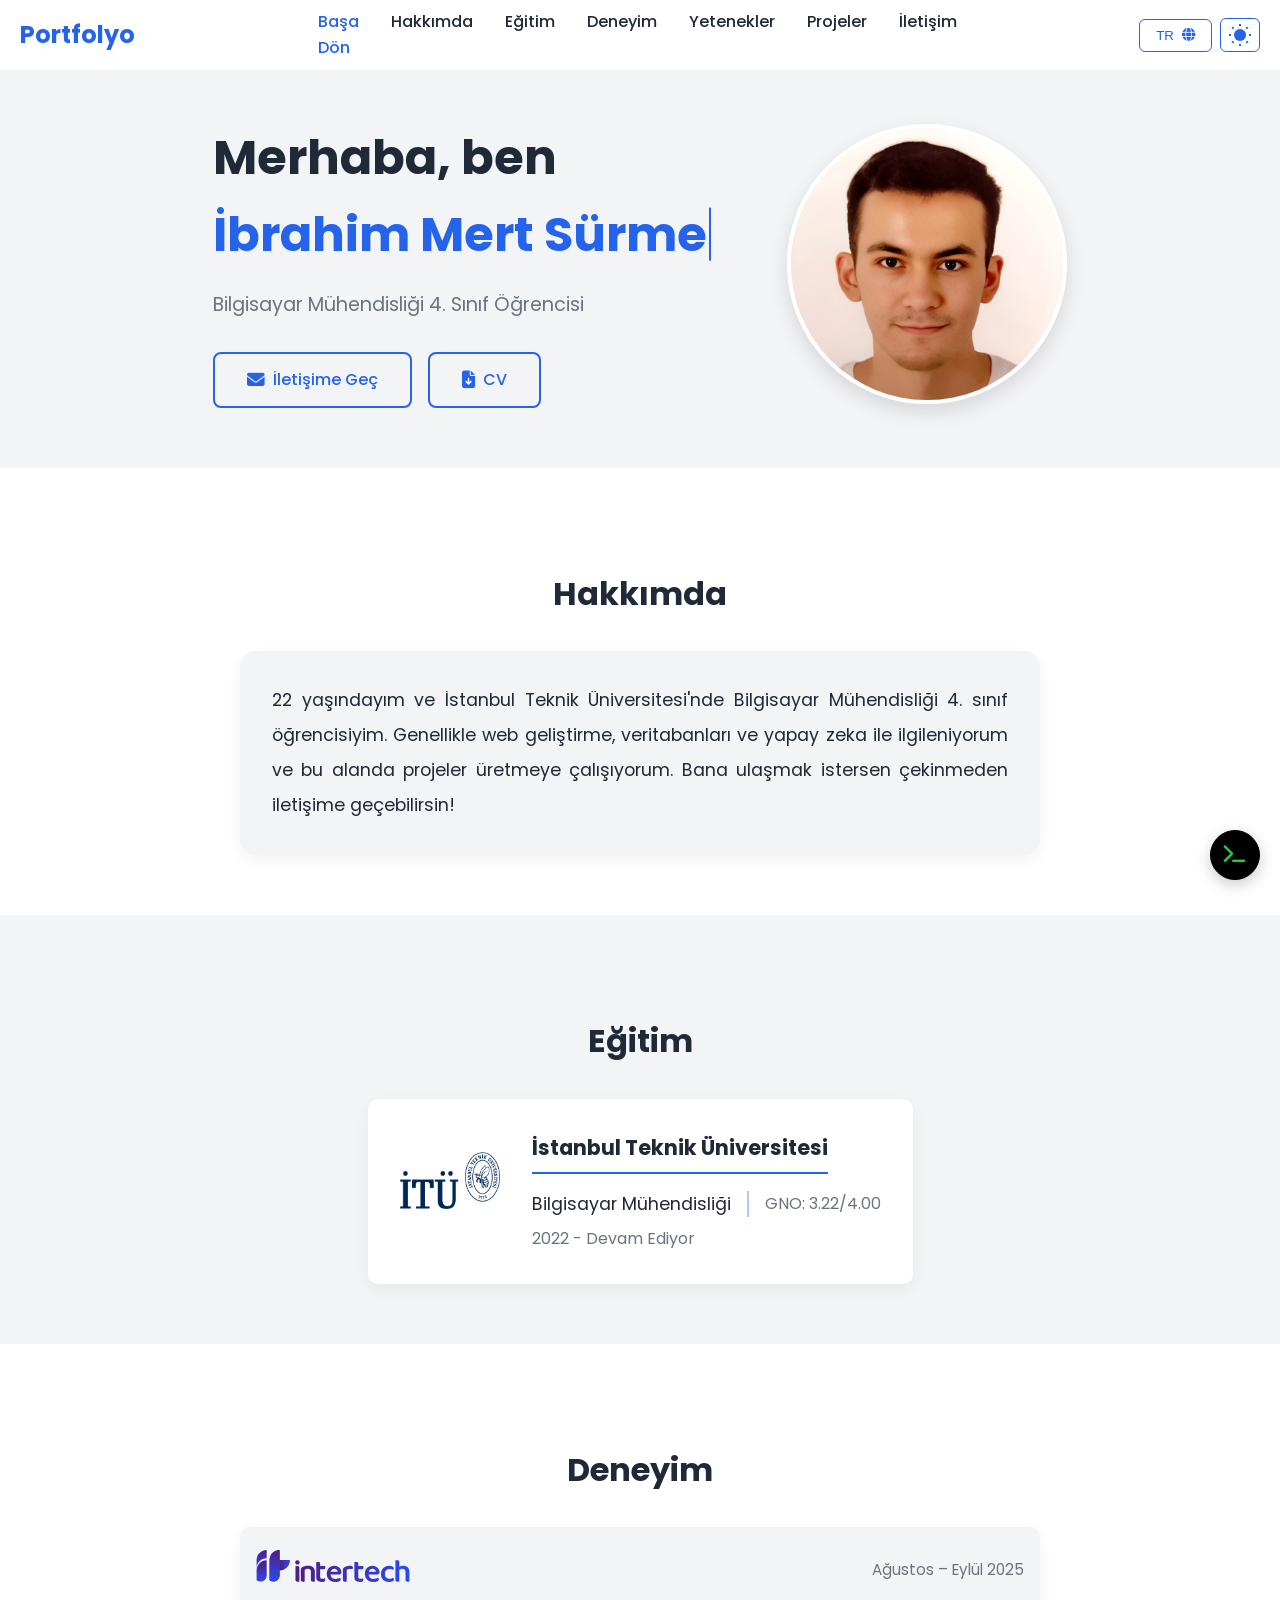
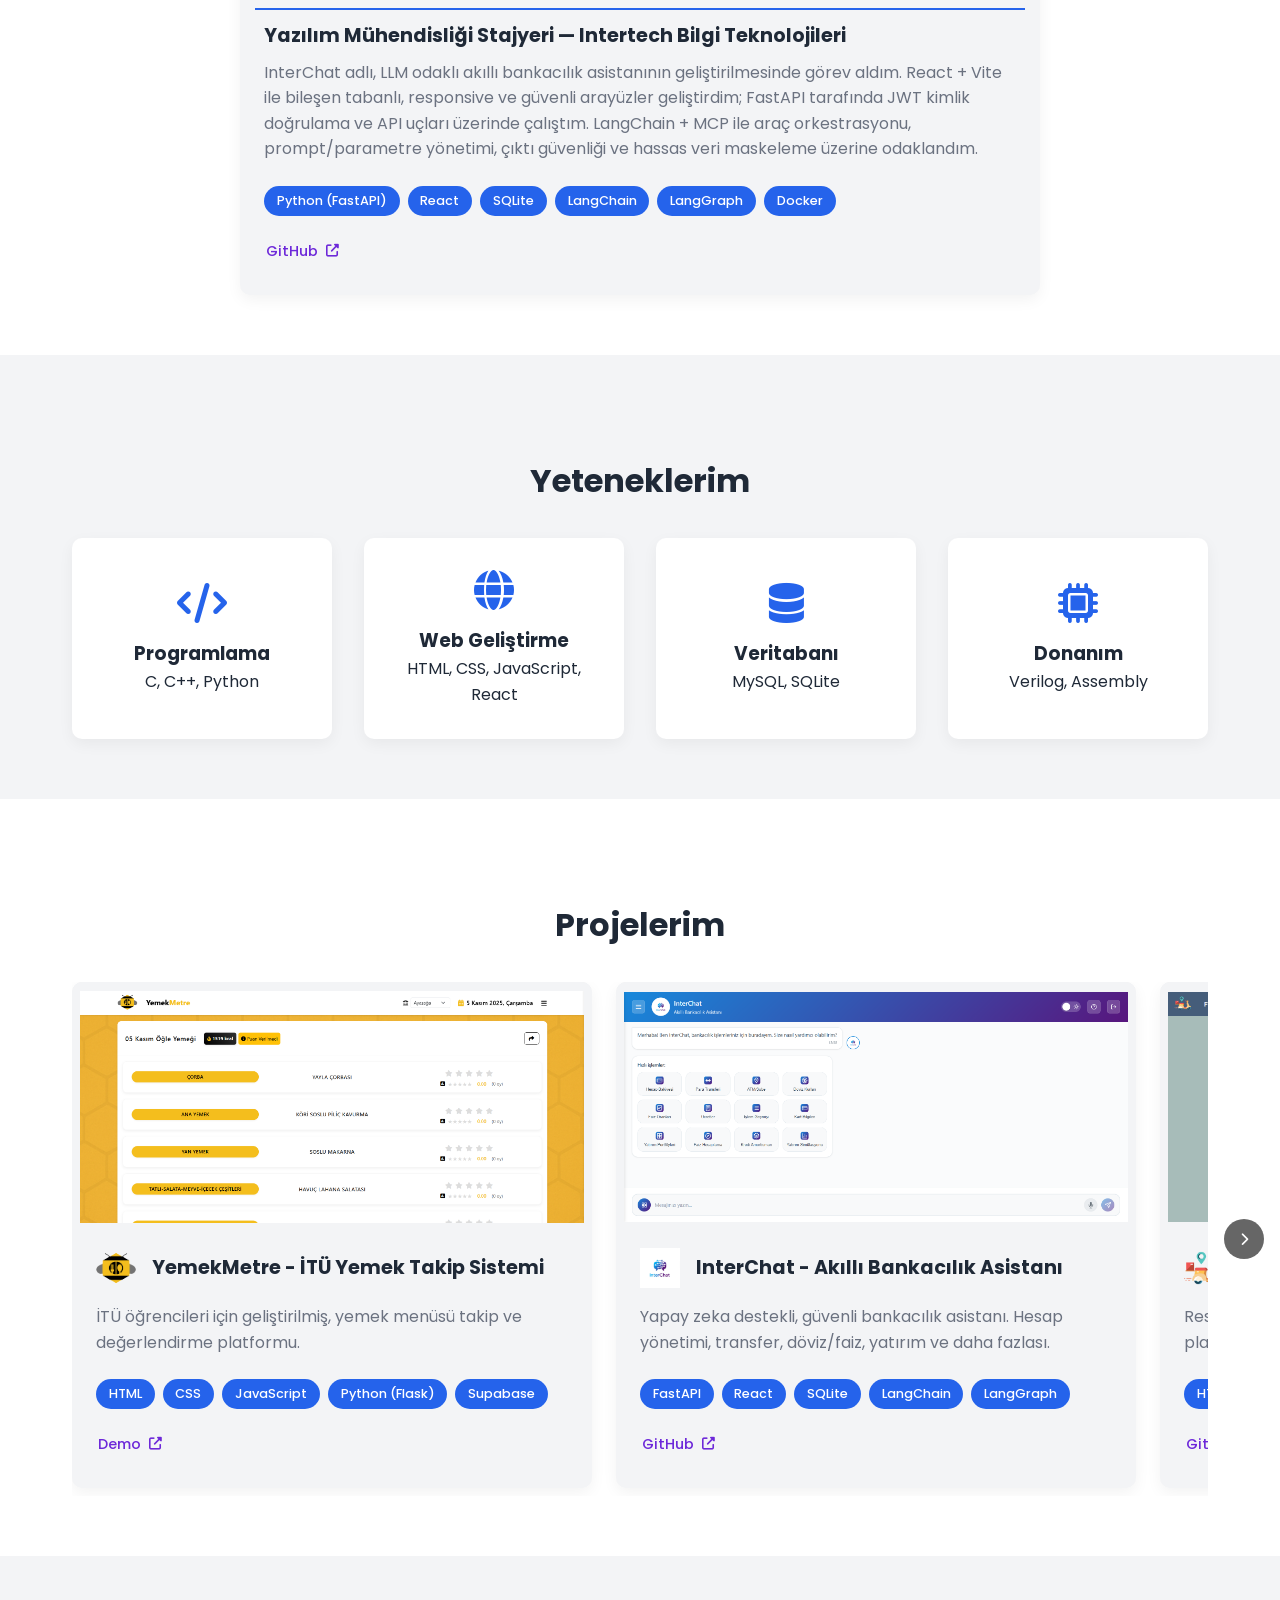
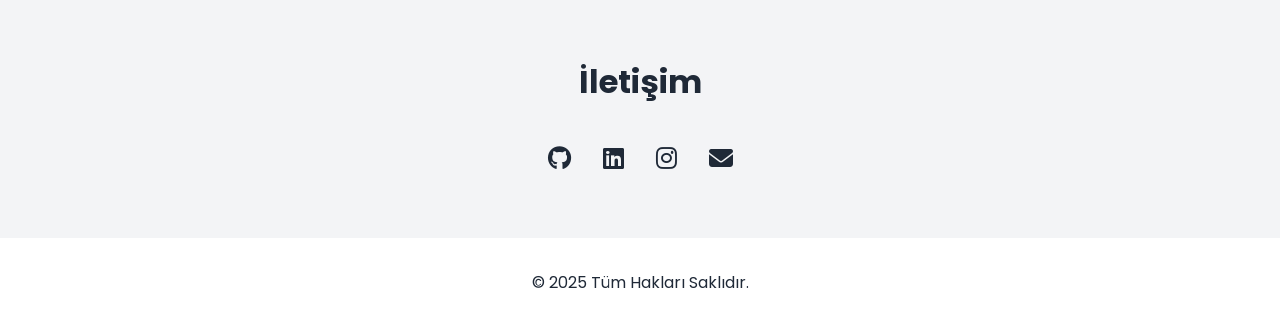
==== index.html @ 7bd43598 "Refactor the project into a clean asset structure and equalize the Intertech heading spacing." ====
<!DOCTYPE html>
<html lang="tr">
<head>
    <meta charset="UTF-8">
    <meta name="viewport" content="width=device-width, initial-scale=1.0">
    <title data-tr="İbrahim Mert'in Portfolyosu" data-en="İbrahim Mert's Portfolio">İbrahim Mert'in Portfolyosu</title>
    <link rel="stylesheet" href="assets/css/style.css">
    <link rel="stylesheet" href="https://cdnjs.cloudflare.com/ajax/libs/font-awesome/6.5.1/css/all.min.css">
    <link href="https://fonts.googleapis.com/css2?family=Poppins:wght@300;400;500;600;700&display=swap" rel="stylesheet">
        <link href="https://fonts.googleapis.com/css2?family=Material+Symbols+Outlined:opsz,wght,FILL,GRAD@24,400,0,0" rel="stylesheet" />
</head>
<body>
    <nav class="navbar">
        <div class="container">
            <div class="logo" data-tr="Portfolyo" data-en="Portfolio">Portfolyo</div>
            <div class="nav-container">
                <ul class="nav-links">
                    <li style="--i:0"><a href="#basa-don" data-tr="Başa Dön" data-en="Back to Top">Başa Dön</a></li>
                    <li style="--i:1"><a href="#hakkimda" data-tr="Hakkımda" data-en="About">Hakkımda</a></li>
                    <li style="--i:2"><a href="#egitim" data-tr="Eğitim" data-en="Education">Eğitim</a></li>
                    <li style="--i:3"><a href="#deneyim" data-tr="Deneyim" data-en="Experience">Deneyim</a></li>
                    <li style="--i:4"><a href="#yetenekler" data-tr="Yetenekler" data-en="Skills">Yetenekler</a></li>
                    <li style="--i:5"><a href="#projeler" data-tr="Projeler" data-en="Projects">Projeler</a></li>
                    <li style="--i:6"><a href="#iletisim" data-tr="İletişim" data-en="Contact">İletişim</a></li>
                </ul>
                <button onclick="toggleLanguage()" class="lang-btn desktop-lang">
                    <span class="current-lang">TR</span>
                    <i class="fas fa-globe"></i>
                </button>
                <button class="theme-toggle desktop-theme" title="Toggles light & dark" aria-label="auto" aria-live="polite">
                    <svg class="sun-and-moon" aria-hidden="true" width="24" height="24" viewBox="0 0 24 24">
                        <mask class="moon" id="moon-mask-desktop">
                            <rect x="0" y="0" width="100%" height="100%" fill="white" />
                            <circle cx="24" cy="10" r="6" fill="black" />
                        </mask>
                        <circle class="sun" cx="12" cy="12" r="6" mask="url(#moon-mask-desktop)" fill="currentColor" />
                        <g class="sun-beams" stroke="currentColor">
                            <line x1="12" y1="1" x2="12" y2="3" />
                            <line x1="12" y1="21" x2="12" y2="23" />
                            <line x1="4.22" y1="4.22" x2="5.64" y2="5.64" />
                            <line x1="18.36" y1="18.36" x2="19.78" y2="19.78" />
                            <line x1="1" y1="12" x2="3" y2="12" />
                            <line x1="21" y1="12" x2="23" y2="12" />
                            <line x1="4.22" y1="19.78" x2="5.64" y2="18.36" />
                            <line x1="18.36" y1="5.64" x2="19.78" y2="4.22" />
                        </g>
                    </svg>
                </button>
            </div>
            <div class="mobile-controls">
                <button onclick="toggleLanguage()" class="lang-btn mobile-lang">
                    <span class="current-lang">TR</span>
                    <i class="fas fa-globe"></i>
                </button>
                <button class="theme-toggle mobile-theme" title="Toggles light & dark" aria-label="auto" aria-live="polite">
                    <svg class="sun-and-moon" aria-hidden="true" width="24" height="24" viewBox="0 0 24 24">
                        <mask class="moon" id="moon-mask-mobile">
                            <rect x="0" y="0" width="100%" height="100%" fill="white" />
                            <circle cx="24" cy="10" r="6" fill="black" />
                        </mask>
                        <circle class="sun" cx="12" cy="12" r="6" mask="url(#moon-mask-mobile)" fill="currentColor" />
                        <g class="sun-beams" stroke="currentColor">
                            <line x1="12" y1="1" x2="12" y2="3" />
                            <line x1="12" y1="21" x2="12" y2="23" />
                            <line x1="4.22" y1="4.22" x2="5.64" y2="5.64" />
                            <line x1="18.36" y1="18.36" x2="19.78" y2="19.78" />
                            <line x1="1" y1="12" x2="3" y2="12" />
                            <line x1="21" y1="12" x2="23" y2="12" />
                            <line x1="4.22" y1="19.78" x2="5.64" y2="18.36" />
                            <line x1="18.36" y1="5.64" x2="19.78" y2="4.22" />
                        </g>
                    </svg>
                </button>
                <button class="hamburger-menu" onclick="toggleMenu()">
                    <span class="hamburger-line"></span>
                    <span class="hamburger-line"></span>
                    <span class="hamburger-line"></span>
                </button>
            </div>
        </div>
    </nav>

    <section id="basa-don" class="hero">
        <div class="container">
            <div class="hero-content">
                <div class="hero-avatar">
                    <img src="assets/images/pp.jpeg" alt="Profil Fotoğrafı" />
                </div>
                <div class="hero-text">
                    <h1><span data-tr="Merhaba, ben " data-en="Hello, I'm ">Merhaba, ben </span><span class="highlight"><span class="typewriter" data-text="İbrahim Mert Sürme">İbrahim Mert Sürme</span></span></h1>
                    <p data-tr="Bilgisayar Mühendisliği 4. Sınıf Öğrencisi" data-en="Computer Engineering 4th Year Student">Bilgisayar Mühendisliği 4. Sınıf Öğrencisi</p>
                    <div class="cta-buttons">
                        <a href="#iletisim" class="btn primary" data-tr="İletişime Geç" data-en="Contact Me">
                            <i class="fas fa-envelope"></i>
                            <span data-tr="İletişime Geç" data-en="Contact Me">İletişime Geç</span>
                        </a>
                        <a href="assets/docs/cv.pdf" download="ibrahim_mert_surme_cv.pdf" class="btn primary" data-tr="CV" data-en="CV">
                            <i class="fas fa-file-download"></i>
                            <span data-tr="CV" data-en="CV">CV</span>
                        </a>
                    </div>
                </div>
            </div>
        </div>
    </section>

    <section id="hakkimda" class="about">
        <div class="container">
            <h2 data-tr="Hakkımda" data-en="About Me">Hakkımda</h2>
            <div class="about-content">
                <p data-tr="22 yaşındayım ve İstanbul Teknik Üniversitesi'nde Bilgisayar Mühendisliği 4. sınıf öğrencisiyim. Genellikle web geliştirme, veritabanları ve yapay zeka ile ilgileniyorum ve bu alanda projeler üretmeye çalışıyorum. Bana ulaşmak istersen çekinmeden iletişime geçebilirsin!" 
                   data-en="I am 22 years old and a 4th-year Computer Engineering student at Istanbul Technical University. I am mainly interested in web development, databases, and artificial intelligence, and I try to develop projects in these areas. Feel free to reach out if you'd like to get in touch!">
                   22 yaşındayım ve İstanbul Teknik Üniversitesi'nde Bilgisayar Mühendisliği 4. sınıf öğrencisiyim. Genellikle web geliştirme, veritabanları ve yapay zeka ile ilgileniyorum ve bu alanda projeler üretmeye çalışıyorum. Bana ulaşmak istersen çekinmeden iletişime geçebilirsin!
                </p>
            </div>
        </div>
    </section>

    <section id="egitim" class="education">
        <div class="container">
            <h2 data-tr="Eğitim" data-en="Education">Eğitim</h2>
            <div class="education-content">
                <div class="education-card">
                    <div class="education-content-wrapper">
                        <img src="assets/images/itu-logo.png" alt="İTÜ Logo" class="education-logo">
                        <div class="education-info">
                            <h3 data-tr="İstanbul Teknik Üniversitesi" data-en="Istanbul Technical University">İstanbul Teknik Üniversitesi</h3>
                            <div class="education-details">
                                <p class="education-program" data-tr="Bilgisayar Mühendisliği" data-en="Computer Engineering">Bilgisayar Mühendisliği</p>
                                <p class="education-gpa" data-tr="GNO: 3.22/4.00" data-en="GPA: 3.22/4.00">GNO: 3.22/4.00</p>
                            </div>
                            <p class="education-date" data-tr="2022 - Devam Ediyor" data-en="2022 - Present">2022 - Devam Ediyor</p>
                        </div>
                    </div>
                </div>
            </div>
        </div>
    </section>

    <section id="deneyim" class="experience">
        <div class="container">
            <h2 data-tr="Deneyim" data-en="Experience">Deneyim</h2>
            <div class="projects-grid">
                <div class="project-card">
                    <div class="experience-hero">
                        <a href="https://www.intertech.com.tr/" target="_blank" rel="noopener noreferrer">
                            <img src="assets/images/intertech-logo.svg" alt="Intertech Logo" class="experience-hero-logo">
                        </a>
                        <span class="experience-hero-date" data-tr="Ağustos – Eylül 2025" data-en="Aug – Sep 2025">Ağustos – Eylül 2025</span>
                    </div>
                    <div class="project-header">
                        <h3 data-tr="Yazılım Mühendisliği Stajyeri — Intertech Bilgi Teknolojileri" data-en="Software Engineer Intern — Intertech Information Technologies">Yazılım Mühendisliği Stajyeri — Intertech Bilgi Teknolojileri</h3>
                    </div>
                    <p data-tr="InterChat adlı, LLM odaklı akıllı bankacılık asistanının geliştirilmesinde görev aldım. React + Vite ile bileşen tabanlı, responsive ve güvenli arayüzler geliştirdim; FastAPI tarafında JWT kimlik doğrulama ve API uçları üzerinde çalıştım. LangChain + MCP ile araç orkestrasyonu, prompt/parametre yönetimi, çıktı güvenliği ve hassas veri maskeleme üzerine odaklandım." data-en="Contributed to InterChat, an LLM‑centric smart banking assistant. Built component‑based, responsive, and secure UIs with React + Vite; worked on FastAPI with JWT auth and API endpoints. Focused on LangChain + MCP for tool orchestration, prompt/parameter management, output safety, and sensitive data masking.">InterChat adlı, LLM odaklı akıllı bankacılık asistanının geliştirilmesinde görev aldım. React + Vite ile bileşen tabanlı, responsive ve güvenli arayüzler geliştirdim; FastAPI tarafında JWT kimlik doğrulama ve API uçları üzerinde çalıştım. LangChain + MCP ile araç orkestrasyonu, prompt/parametre yönetimi, çıktı güvenliği ve hassas veri maskeleme üzerine odaklandım.</p>
                    <div class="project-tech">
                        <span class="tech-item">Python (FastAPI)</span>
                        <span class="tech-item">React</span>
                        <span class="tech-item">SQLite</span>
                        <span class="tech-item">LangChain</span>
                        <span class="tech-item">LangGraph</span>
                        <span class="tech-item">Docker</span>
                    </div>
                    <div class="project-links">
                        <a href="https://github.com/imSurme/interchat-banking-assistant" target="_blank" class="btn small">GitHub <i class="fas fa-external-link-alt"></i></a>
                    </div>
                </div>
            </div>
        </div>
    </section>

    <section id="yetenekler" class="skills">
        <div class="container">
            <h2 data-tr="Yeteneklerim" data-en="My Skills">Yeteneklerim</h2>
            <div class="skills-grid">
                <div class="skill-card">
                    <i class="fas fa-code"></i>
                    <h3 data-tr="Programlama" data-en="Programming">Programlama</h3>
                    <p>C, C++, Python</p>
                </div>
                <div class="skill-card">
                    <i class="fas fa-globe"></i>
                    <h3 data-tr="Web Geliştirme" data-en="Web Development">Web Geliştirme</h3>
                    <p>HTML, CSS, JavaScript, React</p>
                </div>
                <div class="skill-card">
                    <i class="fas fa-database"></i>
                    <h3 data-tr="Veritabanı" data-en="Database">Veritabanı</h3>
                    <p>MySQL, SQLite</p>
                </div>
                <div class="skill-card">
                    <i class="fas fa-microchip"></i>
                    <h3 data-tr="Donanım" data-en="Hardware">Donanım</h3>
                    <p>Verilog, Assembly</p>
                </div>
            </div>
        </div>
    </section>

    <section id="projeler" class="projects">
        <div class="container">
            <h2 data-tr="Projelerim" data-en="My Projects">Projelerim</h2>
            <div class="projects-carousel">
                <button class="projects-arrow left" aria-label="Geri">
                    <i class="fas fa-chevron-left"></i>
                </button>
                <div class="projects-track" role="region" aria-label="Projeler kaydırılabilir liste">
                    <div class="project-card">
                    <img src="assets/images/ss1.png" alt="YemekMetre Ekran Görüntüsü" class="project-image">
                    <div class="project-header">
                        <img src="assets/images/yemekmetre-logo.svg" alt="YemekMetre Logo" class="project-logo">
                        <h3 data-tr="YemekMetre - İTÜ Yemek Takip Sistemi" data-en="YemekMetre - ITU Food Tracking System">YemekMetre - İTÜ Yemek Takip Sistemi</h3>
                    </div>
                    <p data-tr="İTÜ öğrencileri için geliştirilmiş, yemek menüsü takip ve değerlendirme platformu." 
                       data-en="A food menu tracking and rating platform developed for ITU students.">İTÜ öğrencileri için geliştirilmiş, yemek menüsü takip ve değerlendirme platformu.</p>
                    <div class="project-tech">
                        <span class="tech-item">HTML</span>
                        <span class="tech-item">CSS</span>
                        <span class="tech-item">JavaScript</span>
                        <span class="tech-item">Python (Flask)</span>
                        <span class="tech-item">Supabase</span>
                    </div>
                    <div class="project-links">
                        <a href="https://ituyemekmetre.com" target="_blank" class="btn small">Demo <i class="fas fa-external-link-alt"></i></a>
                    </div>
                    </div>
                    <div class="project-card">
                        <img src="assets/images/ss4.png" alt="InterChat Proje Görseli" class="project-image">
                        <div class="project-header">
                            <img src="assets/images/interchat-logo.jpg" alt="InterChat Logo" class="project-logo">
                            <h3 data-tr="InterChat - Akıllı Bankacılık Asistanı" data-en="InterChat - Smart Banking Assistant">InterChat - Akıllı Bankacılık Asistanı</h3>
                        </div>
                        <p data-tr="Yapay zeka destekli, güvenli bankacılık asistanı. Hesap yönetimi, transfer, döviz/faiz, yatırım ve daha fazlası." data-en="AI‑powered, secure banking assistant. Accounts, transfers, FX/interest, investments and more.">Yapay zeka destekli, güvenli bankacılık asistanı. Hesap yönetimi, transfer, döviz/faiz, yatırım ve daha fazlası.</p>
                        <div class="project-tech">
                            <span class="tech-item">FastAPI</span>
                            <span class="tech-item">React</span>
                            <span class="tech-item">SQLite</span>
                            <span class="tech-item">LangChain</span>
                            <span class="tech-item">LangGraph</span>
                        </div>
                        <div class="project-links">
                            <a href="https://github.com/imSurme/interchat-banking-assistant" target="_blank" class="btn small">GitHub <i class="fas fa-external-link-alt"></i></a>
                        </div>
                    </div>
                    <div class="project-card">
                    <img src="assets/images/ss2.png" alt="Restoran Yönetim Sistemi Ekran Görüntüsü" class="project-image">
                    <div class="project-header">
                        <img src="assets/images/logo.png" alt="Restoran Yönetim Sistemi Logo" class="project-logo">
                        <h3 data-tr="Restoran Yönetim Sistemi" data-en="Restaurant Management System">Restoran Yönetim Sistemi</h3>
                    </div>
                    <p data-tr="Restoranlar için yönetim ve sipariş takibi yapabilecekleri bir platform." 
                       data-en="A management and order tracking platform for restaurants.">Restoranlar için yönetim ve sipariş takibi yapabilecekleri bir platform.</p>
                    <div class="project-tech">
                        <span class="tech-item">HTML</span>
                        <span class="tech-item">CSS</span>
                        <span class="tech-item">JavaScript</span>
                        <span class="tech-item">Python (Flask)</span>
                        <span class="tech-item">MySQL</span>
                    </div>
                    <div class="project-links">
                        <a href="https://github.com/imSurme/FDManagementSystem" target="_blank" class="btn small">GitHub <i class="fas fa-external-link-alt"></i></a>
                    </div>
                    </div>
                    <div class="project-card">
                        <img src="assets/images/ss3.png" alt="Tweet Battle Oyun Görseli" class="project-image">
                        <div class="project-header">
                            <span class="project-logo-icon material-symbols-outlined" aria-hidden="true">swords</span>
                            <h3 data-tr="Tweet Battle" data-en="Tweet Battle">Tweet Battle</h3>
                        </div>
                        <p data-tr="Tweet etkileşimini tahmin etme oyunu. Zorluk seviyeleri, seri bonusu, TR/EN ve yüksek skor." data-en="Predict tweet engagement. Difficulty levels, streak bonus, TR/EN and high score.">Tweet etkileşimini tahmin etme oyunu. Zorluk seviyeleri, seri bonusu, TR/EN ve yüksek skor.</p>
                        <div class="project-tech">
                            <span class="tech-item">HTML</span>
                            <span class="tech-item">CSS</span>
                            <span class="tech-item">JavaScript</span>
                        </div>
                        <div class="project-links">
                            <a href="https://imsurme.github.io/tweetBattle/" target="_blank" class="btn small">Demo <i class="fas fa-external-link-alt"></i></a>
                            <a href="https://github.com/imSurme/tweetBattle" target="_blank" class="btn small">GitHub <i class="fas fa-external-link-alt"></i></a>
                        </div>
                    </div>
                </div>
                <div class="projects-dots" aria-label="Projeler sayfalama" role="tablist"></div>
                <button class="projects-arrow right" aria-label="İleri">
                    <i class="fas fa-chevron-right"></i>
                </button>
            </div>
        </div>
    </section>

    <!-- Görsel Lightbox Modal -->
    <div class="image-modal" aria-hidden="true" role="dialog" aria-label="Görsel Önizleme">
        <button class="image-modal-close" aria-label="Kapat">
            <i class="fas fa-times"></i>
        </button>
        <img src="" alt="Büyük Görsel" class="image-modal-content">
    </div>

    <section id="iletisim" class="contact">
        <div class="container">
            <h2 data-tr="İletişim" data-en="Contact">İletişim</h2>
            <div class="contact-content">
                <div class="social-links">
                    <a href="https://github.com/imSurme" target="_blank" class="social-link"><i class="fab fa-github"></i></a>
                    <a href="https://www.linkedin.com/in/imsurme" target="_blank" class="social-link"><i class="fab fa-linkedin"></i></a>
                    <a href="https://www.instagram.com/mrtsrm27" target="_blank" class="social-link"><i class="fab fa-instagram"></i></a>
                    <a href="mailto:mrtsrm27@gmail.com" target="_blank" class="social-link"><i class="fas fa-envelope"></i></a>
                </div>
            </div>
        </div>
    </section>

    <div class="terminal-wrapper">
        <div class="terminal">
            <div class="terminal-header">
                <div class="terminal-buttons">
                    <span class="terminal-button close"></span>
                    <span class="terminal-button minimize"></span>
                    <span class="terminal-button maximize"></span>
                </div>
                <div class="terminal-title">Terminal</div>
            </div>
            <div class="terminal-content">
                <div class="terminal-output"></div>
                <div class="terminal-input-line">
                    <span class="terminal-prompt">guest@portfolio:~$</span>
                    <input type="text" class="terminal-input" autofocus spellcheck="false">
                </div>
            </div>
        </div>
        <button class="terminal-toggle">
            <i class="fas fa-terminal"></i>
        </button>
    </div>

    <footer>
        <div class="container">
            <p data-tr="&copy; 2025 Tüm Hakları Saklıdır." data-en="&copy; 2025 All Rights Reserved.">&copy; 2025 Tüm Hakları Saklıdır.</p>
        </div>
    </footer>

    <script src="assets/js/script.js"></script>
</body>
</html>
---- assets/css/style.css ----
@import url("https://unpkg.com/open-props/easings.min.css");
/* SVG tabanlı tema toggle butonu */
.theme-toggle {
    display: inline-flex;
    align-items: center;
    justify-content: center;
    width: 40px;
    height: 34.5px; /* dil butonuna daha yakın dikey ölçü */
    padding: 0; /* ekstra yükseklik yaratmasın */
    line-height: 1; /* dikey taşmayı önle */
    border: 1px solid var(--primary-color);
    border-radius: 6px;
    background: transparent;
    color: var(--primary-color);
    cursor: pointer;
    margin-left: 0.75rem;
    transition: all 0.3s ease;
}

.theme-toggle:hover { background: var(--primary-color); color: #fff; }

/* Icon colors */
:root { --icon-fill: var(--primary-color); --icon-fill-hover: #ffffff; }
[data-theme="dark"] { --icon-fill: #93c5fd; --icon-fill-hover: #ffffff; }

.sun-and-moon > :is(.moon, .sun, .sun-beams) { transform-origin: center; }
.sun-and-moon > :is(.moon, .sun) { fill: var(--icon-fill); }
.theme-toggle:is(:hover, :focus-visible) > .sun-and-moon > :is(.moon, .sun) { fill: var(--icon-fill-hover); }
.sun-and-moon > .sun-beams { stroke: var(--icon-fill); stroke-width: 2px; }
.theme-toggle:is(:hover, :focus-visible) .sun-and-moon > .sun-beams { stroke: var(--icon-fill-hover); }

[data-theme="dark"] .sun-and-moon > .sun { transform: scale(1.75); }
[data-theme="dark"] .sun-and-moon > .sun-beams { opacity: 0; }
[data-theme="dark"] .sun-and-moon > .moon > circle { transform: translateX(-7px); }
@supports (cx: 1) {
  [data-theme="dark"] .sun-and-moon > .moon > circle { cx: 17; transform: translateX(0); }
}
@media (prefers-reduced-motion: no-preference) {
  .sun-and-moon > .sun { transition: transform .5s var(--ease-elastic-3); }
  .sun-and-moon > .sun-beams { transition: transform .5s var(--ease-elastic-4), opacity .5s var(--ease-3); }
  .sun-and-moon .moon > circle { transition: transform .25s var(--ease-out-5); }
  @supports (cx: 1) { .sun-and-moon .moon > circle { transition: cx .25s var(--ease-out-5); } }
  [data-theme="dark"] .sun-and-moon > .sun { transition-timing-function: var(--ease-3); transition-duration: .25s; transform: scale(1.75); }
  [data-theme="dark"] .sun-and-moon > .sun-beams { transition-duration: .15s; transform: rotateZ(-25deg); }
  [data-theme="dark"] .sun-and-moon > .moon > circle { transition-duration: .5s; transition-delay: .25s; }
}

:root {
    --primary-color: #2563eb;
    --secondary-color: #1e40af;
    --text-color: #1f2937;
    --light-text: #6b7280;
    --background: #ffffff;
    --light-background: #f3f4f6;
}

/* Dark tema değişkenleri */
[data-theme="dark"] {
    --primary-color: #60a5fa;
    --secondary-color: #3b82f6;
    --text-color: #e5e7eb;
    --light-text: #9ca3af;
    --background: #0b1220;
    --light-background: #111827;
}

* {
    margin: 0;
    padding: 0;
    box-sizing: border-box;
}

html {
    scroll-behavior: smooth;
}

body {
    font-family: 'Poppins', sans-serif;
    line-height: 1.6;
    color: var(--text-color);
    overflow-x: hidden;
    background: var(--background);
    transition: background 0.3s ease, color 0.3s ease;
}

/* Dil değişimi için fade animasyonu */
[data-tr] {
    transition: opacity 0.3s ease;
}

[data-tr].fade-out {
    opacity: 0;
}

[data-tr].fade-in {
    opacity: 1;
}

.container {
    max-width: 1200px;
    margin: 0 auto;
    padding: 0 2rem;
}

/* Navbar Styles */
.navbar {
    position: fixed;
    top: 0;
    left: 0;
    width: 100%;
    background: rgba(255, 255, 255, 0.95);
    backdrop-filter: blur(10px);
    z-index: 1000;
    box-shadow: 0 2px 10px rgba(0, 0, 0, 0.1);
}

[data-theme="dark"] .navbar {
    background: rgba(17, 24, 39, 0.7);
    box-shadow: 0 2px 10px rgba(0, 0, 0, 0.4);
}

.navbar .container {
    display: flex;
    justify-content: space-between;
    align-items: center;
    height: 70px;
}

.logo {
    font-size: 1.5rem;
    font-weight: 700;
    color: var(--primary-color);
}

.nav-container {
    display: flex;
    align-items: center;
}

.nav-links {
    display: flex;
    gap: 2rem;
    list-style: none;
    margin-right: 2rem;
}

.nav-links a {
    text-decoration: none;
    color: var(--text-color);
    font-weight: 500;
    transition: color 0.3s;
}

.nav-links a:hover,
.nav-links a.active {
    color: var(--primary-color);
}

/* Hero Section */
.hero {
    padding: 120px 0 60px;
    background: var(--light-background);
    opacity: 1;
    transform: none;
}

.hero-content {
    text-align: center;
}

.hero-avatar {
    display: flex;
    justify-content: center;
    margin-bottom: 1.5rem;
}

.hero-avatar img {
    width: 160px;
    height: 160px;
    border-radius: 50%;
    object-fit: cover;
    border: 4px solid #ffffff;
    box-shadow: 0 8px 20px rgba(0, 0, 0, 0.12);
}

/* Desktop yerleşimi: avatar ve metin yan yana */
@media (min-width: 992px) {
    .hero-content {
        display: flex;
        align-items: center;
        justify-content: center;
        gap: 5rem;
        text-align: left;
        flex-direction: row-reverse; /* avatar sağda, metin solda */
    }

    /* Başlığı iki satır yap: "Merhaba, ben" üstte, isim altta */
    .hero h1 {
        display: flex;
        flex-direction: column;
        align-items: flex-start;
    }

    .hero-text {
        max-width: 680px;
        margin-left: 0;
    }

    .hero-avatar {
        margin-bottom: 0; /* yan yana düzende dikey boşluğu kaldır */
    }

    .hero-avatar img {
        width: 280px;
        height: 280px;
    }

    /* CTA butonlarını masaüstünde sola hizala */
    .hero-text .cta-buttons {
        justify-content: flex-start;
        align-items: center;
        flex-direction: row; /* iletisim ve CV yan yana */
        margin: 0;
        max-width: none;
        width: auto;
    }

    /* Desktop: Tema butonunu sayfanın en sağına sabitle */
    .theme-toggle.desktop-theme {
        position: fixed;
        right: 20px;
        z-index: 1100;
        margin-left: 0;
    }

    /* Desktop: Navbar container tam genişlikte; logo sola yaklaşır */
    .navbar .container {
        max-width: 100%;
        padding-left: 20px;
        padding-right: 20px;
    }

    /* Desktop: Dil butonunu tema butonunun hemen soluna sabitle */
    .lang-btn.desktop-lang {
        position: fixed;
        right: 68px; /* tema butonu (40px) + aralık */
        z-index: 1100;
        margin: 0;
    }

    /* Desktop: nav-links tam ortada kalsın */
    .nav-container {
        position: relative;
        flex: 1;
    }
    .nav-links {
        position: absolute;
        left: 50%;
        /* Sağdaki dil+tema butonlarını dengelemek için hafif sola kaydır */
        transform: translateX(calc(-50% - 60px));
        margin-right: 0; /* sağ boşluğu kaldır */
    }

    /* Desktop: Projeler yatay scrollbar'ını gizle (kaydırma aktif) */
    .projects-track {
        scrollbar-width: none; /* Firefox */
        -ms-overflow-style: none; /* eski IE/Edge */
    }
    .projects-track::-webkit-scrollbar { display: none; } /* WebKit */
}

.hero h1 {
    font-size: 3rem;
    margin-bottom: 1rem;
}

.highlight {
    color: var(--primary-color);
}

.exclamation {
    color: var(--text-color);
}

/* Typewriter (yazma) animasyonu - isim için */
.typewriter {
    position: relative;
    white-space: nowrap;
}

.typewriter::after {
    content: '';
    position: absolute;
    right: -4px;
    top: 50%;
    transform: translateY(-50%);
    width: 2px;
    height: 1.1em;
    background: var(--primary-color);
    animation: caret-blink 0.9s steps(1) infinite;
}

@keyframes caret-blink {
    0%, 50% { opacity: 1; }
    50.01%, 100% { opacity: 0; }
}

/* Yazı bittikten sonra imleci gizle */
.typewriter.done::after {
    animation: none;
    opacity: 0;
    transition: opacity 0.2s ease;
}

.hero p {
    font-size: 1.2rem;
    color: var(--light-text);
    margin-bottom: 2rem;
}

/* Buttons */
.cta-buttons {
    display: flex;
    gap: 1rem;
    justify-content: center;
    flex-direction: column;
    align-items: stretch;
    max-width: 300px;
    margin: 0 auto;
}

.btn {
    padding: 0.8rem 2rem;
    border-radius: 8px;
    text-decoration: none;
    font-weight: 500;
    transition: all 0.3s;
    display: flex;
    align-items: center;
    justify-content: center;
    gap: 0.5rem;
}

.btn i {
    font-size: 1.1rem;
}

.btn.primary {
    background: transparent;
    border: 2px solid var(--primary-color);
    color: var(--primary-color);
}

.btn.secondary {
    background: var(--primary-color);
    border: 2px solid var(--primary-color);
    color: white;
}

.btn.secondary:hover {
    background: var(--secondary-color);
    border-color: var(--secondary-color);
}

.btn:hover {
    background: var(--primary-color);
    color: white;
}

/* Sections */
section {
    padding: 100px 0 60px;
    opacity: 0;
    transform: translateY(20px);
    transition: all 0.8s ease-out;
}

section.visible {
    opacity: 1;
    transform: translateY(0);
}

section h2 {
    text-align: center;
    font-size: 2rem;
    margin-bottom: 2rem;
}

/* About Section */
.about {
    background: var(--background);
}

.about-content {
    text-align: left;
    max-width: 800px;
    margin: 0 auto;
    padding: 2rem;
    background: var(--light-background);
    border-radius: 15px;
    box-shadow: 0 5px 15px rgba(0, 0, 0, 0.05);
}

.about-content p {
    font-size: 1.1rem;
    line-height: 2;
    color: var(--text-color);
    margin: 0;
    padding: 0;
    text-align: justify;
}

/* Education Section */
.education {
    background: var(--light-background);
}

.education-content {
    width: fit-content;
    margin: 0 auto;
}

.education-card {
    background: var(--background);
    padding: 2rem;
    border-radius: 10px;
    box-shadow: 0 5px 15px rgba(0, 0, 0, 0.05);
    width: 100%;
    transition: transform 0.3s;
}

.education-card:hover {
    transform: translateY(-5px);
}

.education-content-wrapper {
    display: flex;
    align-items: flex-start;
    gap: 2rem;
}

.education-logo {
    width: 100px;
    height: 100px;
    object-fit: contain;
    flex-shrink: 0;
}

.education-info {
    flex: 1;
}

.education-info h3 {
    font-size: 1.3rem;
    color: var(--text-color);
    margin-bottom: 1rem;
    padding-bottom: 0.5rem;
    border-bottom: 2px solid var(--primary-color);
    display: inline-block;
}

.education-details {
    display: flex;
    align-items: center;
    gap: 1rem;
    margin-bottom: 0.5rem;
}

.education-program {
    font-size: 1.1rem;
    color: var(--text-color);
}

.education-date {
    font-size: 1rem;
    color: var(--light-text);
}

.education-gpa {
    font-size: 1rem;
    color: var(--light-text);
    padding-left: 1rem;
    border-left: 2px solid rgba(37, 99, 235, 0.35); /* ince mavi ayraç */
}

/* Experience Section - reuse projects styles */
.experience {
    background: var(--background);
}

.experience .projects-grid {
    max-width: 800px;
    margin: 0 auto;
}

/* Tweak Intertech visuals inside experience project card */
/* Experience hero row (logo left, date right) */
.experience .experience-hero {
    display: flex;
    align-items: center;
    justify-content: space-between;
    padding: 12px 16px;
    margin-top: 0.2rem;
    margin-bottom: 0.2rem;
    position: relative;
}

.experience .experience-hero::after {
    content: '';
    position: absolute;
    bottom: 0;
    left: 15px;
    right: 15px;
    height: 2px;
    background-color: var(--primary-color);
}

/* Desktop only - blue line with more space */
@media (min-width: 769px) {
    .experience .experience-hero {
        margin-top: 0.7rem;
        margin-bottom: 0.2rem;
    }
    .experience .experience-hero::after {
        bottom: -8px;
    }
}

.experience .experience-hero-logo {
    height: 32px;
    width: auto;
    object-fit: contain;
}

.experience .experience-hero-date {
    font-size: 0.95rem;
    color: var(--light-text);
}

/* Deneyim kartında başlık ile üst çizgi arasındaki boşluk */
.experience .project-header {
    padding-top: 1rem;
    padding-bottom: -1rem;
}

/* Deneyim kartında başlık altı boşluğu üstle eşitle */
.experience .project-card p {
    padding-top: 0;
}

/* Mobile responsive for experience hero */
@media (max-width: 768px) {
    .experience .experience-hero {
        flex-direction: column;
        align-items: center;
        gap: 0.5rem;
    }
}

/* Skills Section */
.skills {
    background: var(--light-background);
}

.skills-grid {
    display: grid;
    grid-template-columns: repeat(auto-fit, minmax(250px, 1fr));
    gap: 2rem;
}

.skill-card {
    background: var(--background);
    padding: 2rem;
    border-radius: 10px;
    text-align: center;
    box-shadow: 0 5px 15px rgba(0, 0, 0, 0.05);
    transition: transform 0.3s;
    display: flex;
    flex-direction: column;
    justify-content: center;
    align-items: center;
}

.skill-card:hover {
    transform: translateY(-5px);
}

.skill-card i {
    font-size: 2.5rem;
    color: var(--primary-color);
    margin-bottom: 1rem;
}

/* Projects Section */
.projects {
    background: var(--background);
}

/* Yatay kaydırılabilir proje alanı */
.projects-carousel {
    position: relative;
    overflow: visible; /* oklar dışarı taşabilsin */
}

.projects-track {
    display: grid;
    grid-auto-flow: column;
    /* İki kart yan yana görünsün, diğerleri kaydırılsın */
    grid-auto-columns: clamp(320px, calc((100% - 1.5rem) / 2), 520px);
    gap: 1.5rem;
    overflow-x: auto;
    scroll-snap-type: x mandatory;
    -webkit-overflow-scrolling: touch;
    padding-bottom: 0.5rem;
}

.projects-track .project-card {
    scroll-snap-align: start;
}

/* Ok butonları */
.projects-arrow {
    position: absolute;
    top: 50%;
    transform: translateY(-50%);
    width: 40px;
    height: 40px;
    border-radius: 20px;
    border: none;
    background: rgba(0,0,0,0.6);
    color: #fff;
    display: flex;
    align-items: center;
    justify-content: center;
    cursor: pointer;
    z-index: 10;
}

.projects-arrow.left { left: -56px; }
.projects-arrow.right { right: -56px; }

.projects-arrow:hover { background: rgba(0,0,0,0.75); }

/* Dots/Pagination */
.projects-dots {
    display: none;
    align-items: center;
    justify-content: center;
    gap: 8px;
    margin-top: 10px;
}

.projects-dot {
    width: 8px;
    height: 8px;
    border-radius: 4px;
    background: #c7d2fe; /* açık mavi */
    cursor: pointer;
    transition: all 0.2s ease;
}

.projects-dot.active {
    width: 22px;
    background: var(--primary-color);
}

/* Dark theme tweaks for cards and controls */
[data-theme="dark"] .project-card {
    background: #0f172a; /* slate-900 */
    box-shadow: 0 5px 20px rgba(0, 0, 0, 0.4);
}
[data-theme="dark"] .project-card h3 { color: var(--text-color); }
[data-theme="dark"] .project-card p { color: var(--light-text); }
[data-theme="dark"] .project-links .btn.small { color: #93c5fd; }
[data-theme="dark"] .project-links .btn.small:hover { color: #bfdbfe; }
[data-theme="dark"] .projects-arrow { background: rgba(255,255,255,0.18); }
[data-theme="dark"] .projects-arrow:hover { background: rgba(255,255,255,0.28); }
[data-theme="dark"] .projects-dot { background: #334155; }

/* Koyu tema + mobil: dots renklerini aç */
@media (max-width: 768px) {
  [data-theme="dark"] .projects-dot { background: #ffffff; }
  [data-theme="dark"] .projects-dot.active { background: #bfdbfe; }
}

.project-card {
    background: var(--light-background);
    border-radius: 10px;
    overflow: hidden;
    box-shadow: 0 5px 15px rgba(0, 0, 0, 0.05);
    transition: transform 0.3s;
}

.project-card:hover {
    transform: translateY(-5px);
}

.project-card img {
    width: 100%;
    height: 200px;
    object-fit: cover;
}

.project-card .project-image {
    height: 250px;
    object-fit: contain; /* yatay taşmayı engelle, tamamını göster */
    border-bottom: 1px solid var(--light-background);
    background: var(--light-background);
    padding: 0.5rem;
}

/* Görsel Lightbox Modal */
.image-modal {
    position: fixed;
    inset: 0;
    background: rgba(0, 0, 0, 0.8);
    display: none;
    align-items: center;
    justify-content: center;
    z-index: 2000;
    padding: 2rem;
}

.image-modal.open {
    display: flex;
}

.image-modal-content {
    max-width: 90vw;
    max-height: 90vh;
    border-radius: 8px;
    box-shadow: 0 10px 30px rgba(0,0,0,0.4);
}

.image-modal-close {
    position: absolute;
    top: 16px;
    right: 16px;
    width: 40px;
    height: 40px;
    border: none;
    border-radius: 20px;
    background: rgba(255,255,255,0.15);
    color: #fff;
    cursor: pointer;
    display: flex;
    align-items: center;
    justify-content: center;
}

.image-modal-close:hover {
    background: rgba(255,255,255,0.25);
}

.project-header {
    display: flex;
    align-items: center;
    gap: 1rem;
    padding: 0.5rem 1.5rem 0.5rem;
}

.project-card .project-logo {
    width: 40px;
    height: 40px;
    object-fit: contain;
}

/* İkon tabanlı logo (Material Symbols) */
.project-logo-icon {
    width: 40px;
    height: 40px;
    display: inline-flex;
    align-items: center;
    justify-content: center;
    font-size: 28px;
    line-height: 1;
    color: var(--primary-color);
    flex-shrink: 0;
    align-self: center;
}

/* Logo ve başlığı aynı satıra sabitle (Tweet Battle için de) */
.project-header .project-logo-icon,
.project-header .project-logo {
    flex: 0 0 40px; /* sabit genişlik, taşma yok */
}

.project-header h3 {
    flex: 1 1 auto; /* kalan alanı kullansın */
    margin: 0;
}

/* Material Symbols ikonu proje başlığında dikey ortala */
.project-header .material-symbols-outlined {
    display: inline-flex;
    align-items: center;
    justify-content: center;
    line-height: 1;
    vertical-align: middle;
    height: 40px;
    font-size: 32px;
}

/* Material Symbols ikonu olan başlıklarda gap'i azalt */
.project-header:has(.material-symbols-outlined) {
    gap: 0.5rem;
}

.project-card h3 {
    margin: 0;
    font-size: 1.2rem;
}

.project-card p {
    padding: 0.5rem 1.5rem 1.5rem;
    color: var(--light-text);
}

.project-links {
    padding: 0 0.6rem 1.5rem;
    display: flex;
    gap: 1rem;
}

.project-links .btn.small {
    padding: 0.5rem 1rem;
    font-size: 0.9rem;
    background: transparent;
    border: none;
    color: #6d28d9;
    display: flex;
    align-items: center;
    gap: 0.5rem;
}

.project-links .btn.small i {
    font-size: 0.8rem;
    transition: all 0.3s ease;
}

.project-links .btn.small:hover i {
    transform: translate(2px, -2px);
}

.project-links .btn.small:hover {
    background: transparent;
    color: #6d28d9;
}

.project-tech {
    display: flex;
    flex-wrap: wrap;
    gap: 0.5rem;
    padding: 0 1.5rem 1rem;
}

.tech-item {
    background: var(--primary-color);
    color: white;
    padding: 0.3rem 0.8rem;
    border-radius: 15px;
    font-size: 0.8rem;
    font-weight: 500;
}

/* Dark theme tweaks for info cards */
[data-theme="dark"] .about-content,
[data-theme="dark"] .education-card,
[data-theme="dark"] .skill-card {
    background: #0f172a; /* slate-900 */
    box-shadow: 0 5px 20px rgba(0, 0, 0, 0.4);
}
[data-theme="dark"] .about-content p,
[data-theme="dark"] .education-info h3,
[data-theme="dark"] .education-program,
[data-theme="dark"] .education-date,
[data-theme="dark"] .education-gpa,
[data-theme="dark"] .skill-card h3 {
    color: var(--text-color);
}
[data-theme="dark"] .education-info {
    color: var(--light-text);
}
[data-theme="dark"] .education-gpa {
    border-left: 2px solid rgba(96, 165, 250, 0.5); /* açık mavi ayraç */
}

/* Dark theme: İTÜ logosu görünürlüğünü artır */
[data-theme="dark"] .education-logo {
    /* Koyu zeminde kontrast için renkleri ters çevir ve beyaza yakınlaştır */
    filter: invert(1) hue-rotate(180deg) saturate(0) brightness(1.1) contrast(1.05);
    background: transparent; /* boyutu koru */
    border-radius: 8px;
    padding: 0; /* görsel alanı küçültmesin */
}

/* Contact Section */
.contact {
    background: var(--light-background);
}

.contact-content {
    text-align: center;
}

.social-links {
    display: flex;
    justify-content: center;
    gap: 2rem;
}

.social-link {
    font-size: 1.5rem;
    color: var(--text-color);
    transition: color 0.3s;
}

.social-link:hover {
    color: var(--primary-color);
}

/* Footer */
footer {
    background: var(--background);
    padding: 2rem 0;
    text-align: center;
}

/* Terminal Styles */
.terminal-wrapper {
    position: fixed;
    bottom: 20px;
    right: 20px;
    z-index: 1000;
}

.terminal {
    width: 600px;
    height: 400px;
    background: #1a1a1a;
    border-radius: 10px;
    overflow: hidden;
    box-shadow: 0 10px 30px rgba(0, 0, 0, 0.3);
    display: none;
    position: absolute;
    bottom: 80px;
    right: 0;
    transform: scale(0.8);
    opacity: 0;
    transition: all 0.3s cubic-bezier(0.68, -0.55, 0.265, 1.55);
}

.terminal.maximized {
    position: fixed;
    top: 0;
    left: 0;
    width: 100vw;
    height: 100vh;
    border-radius: 0;
    bottom: auto;
    right: auto;
    z-index: 9999;
}

.terminal.active {
    display: block;
    transform: scale(1);
    opacity: 1;
}

@keyframes slideIn {
    0% {
        transform: translateY(20px) scale(0.8);
        opacity: 0;
    }
    100% {
        transform: translateY(0) scale(1);
        opacity: 1;
    }
}

@keyframes slideOut {
    0% {
        transform: translateY(0) scale(1);
        opacity: 1;
    }
    100% {
        transform: translateY(20px) scale(0.8);
        opacity: 0;
    }
}

.terminal.active {
    display: block;
    animation: slideIn 0.3s cubic-bezier(0.68, -0.55, 0.265, 1.55) forwards;
}

.terminal.closing {
    animation: slideOut 0.3s cubic-bezier(0.68, -0.55, 0.265, 1.55) forwards;
}

.terminal-header {
    background: #2d2d2d;
    padding: 10px;
    display: flex;
    align-items: center;
    justify-content: space-between;
    transition: all 0.3s ease;
}

.terminal-buttons {
    display: flex;
    gap: 8px;
}

.terminal-button {
    width: 12px;
    height: 12px;
    border-radius: 50%;
    cursor: pointer;
    transition: all 0.3s ease;
}

.terminal-button:hover {
    transform: scale(1.2);
}

.terminal-button.close {
    background: #ff5f56;
}

.terminal-button.minimize {
    background: #ffbd2e;
}

.terminal-button.maximize {
    background: #27c93f;
}

.terminal-title {
    color: #999;
    font-size: 14px;
    white-space: nowrap;
    overflow: hidden;
    text-overflow: ellipsis;
    max-width: 200px;
}

.terminal.maximized .terminal-title {
    max-width: none;
    margin: 0 20px;
}

.terminal.maximized .terminal-header {
    padding: 15px 20px;
}

.terminal-content {
    padding: 5px 15px;
    height: calc(100% - 40px);
    overflow-y: auto;
    font-family: 'Consolas', monospace;
    color: #fff;
    display: flex;
    flex-direction: column;
}

.terminal-output {
    flex: 1;
    margin-bottom: 15px;
    white-space: pre-wrap;
    overflow-y: auto;
}

.terminal-input-line {
    display: flex;
    align-items: center;
    gap: 10px;
    margin-top: 5px;
    position: sticky;
    bottom: 0;
    background: #1a1a1a;
    padding: 5px 0;
    flex-wrap: wrap;
}

.terminal-prompt {
    color: #27c93f;
}

.terminal-input {
    background: transparent;
    border: none;
    color: #fff;
    font-family: 'Consolas', monospace;
    font-size: 14px;
    flex: 1;
    outline: none;
}

.terminal-toggle {
    position: fixed;
    bottom: 20px;
    right: 20px;
    background: #000000;
    color: #27c93f;
    border: 1px solid #000000;
    width: 50px;
    height: 50px;
    border-radius: 25px;
    cursor: pointer;
    display: flex;
    align-items: center;
    justify-content: center;
    font-size: 1.2rem;
    box-shadow: 0 5px 15px rgba(0, 0, 0, 0.2);
    transition: all 0.3s cubic-bezier(0.68, -0.55, 0.265, 1.55);
}

.terminal-toggle:hover {
    transform: scale(1.1);
}

@media (max-width: 768px) {
    /* Mobilde kart genişliğini küçült */
    .projects-track {
        grid-auto-columns: 300px;
        gap: 1rem;
        /* Scrollbar'ı gizle (kaydırma açık kalsın) */
        scrollbar-width: none; /* Firefox */
        -ms-overflow-style: none; /* IE/Edge eski */
    }
    .projects-track::-webkit-scrollbar { display: none; } /* WebKit */
    .terminal {
        width: calc(100vw - 40px);
        height: 60vh;
    }
    
    /* Mobilde skor yazısı yanında kalsın */
    .terminal-input-line {
        flex-wrap: nowrap !important;
    }
    
    #snake-score {
        white-space: nowrap;
        flex-shrink: 0;
    }
    
    .terminal-input {
        min-width: 0;
        flex: 1 1 auto;
    }

    .about-content {
        padding: 1.5rem;
        margin: 0;
        width: 100%;
        max-width: 800px;
    }

    .about-content p {
        font-size: 1rem;
        line-height: 1.8;
    }

    .project-tech {
        padding: 0 1rem 1rem;
    }

    .education-content-wrapper {
        flex-direction: column;
        align-items: center;
        text-align: center;
        gap: 1rem;
    }

    .education-logo {
        width: 80px;
        height: 80px;
    }

    .education-details {
        flex-direction: row;
        gap: 1rem;
        justify-content: center;
    }

    .education-gpa {
        padding-left: 1rem;
        border-left: 2px solid var(--light-background);
    }
    /* Mobilde okları içeri al */
    .projects-arrow.left { left: 8px; }
    .projects-arrow.right { right: 8px; }

    /* Mobilde okları gizle, dots göster */
    .projects-arrow { display: none; }
    .projects-dots { display: flex; }

    /* Mobil yan menüde alt tarafta görünen (nav container içindeki) tema butonunu gizle */
    .theme-toggle.desktop-theme { display: none; }
}

/* Nav Right */
.nav-right {
    display: flex;
    align-items: center;
    gap: 1rem;
}

/* Mobile Controls */
.mobile-controls {
    display: none;
    align-items: center;
    gap: 1rem;
}

.mobile-lang {
    display: none;
}

/* Language Switch Button */
.lang-btn {
    display: flex;
    align-items: center;
    gap: 0.5rem;
    padding: 0.5rem 1rem;
    border: 1px solid var(--primary-color);
    border-radius: 6px;
    background: transparent;
    color: var(--primary-color);
    cursor: pointer;
    transition: all 0.3s;
}

.lang-btn:hover {
    background: var(--primary-color);
    color: white;
}

/* Theme toggle butonu (lang-btn ile benzer stil) */
.theme-btn {
    display: flex;
    align-items: center;
    justify-content: center;
    width: 40px;
    height: 40px;
    border-radius: 6px;
    border: 1px solid var(--primary-color);
    background: transparent;
    color: var(--primary-color);
    cursor: pointer;
    margin-left: 0.75rem;
    transition: all 0.3s;
}

.theme-btn:hover { background: var(--primary-color); color: #fff; }

.current-lang {
    font-weight: 500;
}

/* Hamburger Menu */
.hamburger-menu {
    display: none;
    background: none;
    border: none;
    cursor: pointer;
    padding: 0.5rem;
    width: 40px;
    height: 40px;
    position: relative;
    flex-direction: column;
    justify-content: center;
    align-items: center;
    gap: 5px;
    transition: all 0.3s;
}

.hamburger-menu:hover {
    transform: scale(1.1);
}

.hamburger-line {
    display: block;
    width: 24px;
    height: 3px;
    background-color: var(--primary-color);
    border-radius: 2px;
    transition: all 0.3s ease;
}

/* Hamburger menü aktif olduğunda (X'e dönüş) */
.hamburger-menu.active .hamburger-line:nth-child(1) {
    transform: translateY(8px) rotate(45deg);
}

.hamburger-menu.active .hamburger-line:nth-child(2) {
    opacity: 0;
    transform: scale(0);
}

.hamburger-menu.active .hamburger-line:nth-child(3) {
    transform: translateY(-8px) rotate(-45deg);
}

/* Responsive Design */
@media (max-width: 768px) {
    /* Navbar kenar boşluklarını küçült, logo en sola, hamburger en sağa yaklaşsın */
    .navbar .container {
        padding-left: 12px;
        padding-right: 4px;
    }

    .logo { margin-left: 0; }

    .mobile-controls {
        display: flex;
        align-items: center;
        gap: 0.5rem; /* dil ve tema arası boşluk */
        margin-right: 0; /* sağa yapışma için */
    }

    .desktop-lang {
        display: none;
    }

    .mobile-lang {
        display: flex;
    }

    /* Mobilde tema butonunun sol marjını azalt */
    .theme-toggle.mobile-theme { margin-left: 0.25rem; }

    .hamburger-menu {
        display: flex;
        align-items: center;
        justify-content: center;
        margin-right: 0; /* sağ boşluğu kaldır */
    }

    .nav-container {
        position: fixed;
        top: 70px;
        right: -250px;
        width: 250px;
        height: calc(100vh - 70px);
        background: white;
        box-shadow: -2px 0 10px rgba(0, 0, 0, 0.1);
        transition: right 0.3s ease;
        display: flex;
        flex-direction: column;
        z-index: 999;
        padding-top: 0;
        overflow-y: auto;
    }

    .nav-container.active {
        right: 0;
    }

    .nav-links {
        display: flex;
        flex-direction: column;
        width: 100%;
        margin: 0;
        padding: 1rem 0;
        gap: 1rem;
    }

    .nav-links li {
        width: 100%;
        opacity: 0;
        transform: translateX(20px);
        transition: all 0.3s ease;
    }

    .nav-container.active .nav-links li {
        opacity: 1;
        transform: translateX(0);
        transition-delay: calc(0.05s * var(--i));
    }

    .nav-links a {
        display: block;
        font-size: 1.1rem;
        padding: 0.8rem 1.5rem;
        text-align: left;
        border-left: 3px solid transparent;
    }

    .nav-links a:hover {
        background: var(--light-background);
        border-left: 3px solid var(--primary-color);
    }

    .nav-links a.active {
        background: var(--light-background);
        border-left: 3px solid var(--primary-color);
    }

    /* Dark theme: mobil yan menü renkleri */
    [data-theme="dark"] .nav-container {
        background: #111827; /* slate-800 */
        box-shadow: -2px 0 12px rgba(0, 0, 0, 0.6);
    }
    [data-theme="dark"] .nav-links a {
        color: var(--text-color);
    }
    [data-theme="dark"] .nav-links a:hover,
    [data-theme="dark"] .nav-links a.active {
        background: #0b1220; /* page bg ile uyumlu koyu */
        border-left-color: var(--primary-color);
    }

    .hero h1 {
        font-size: 2rem;
        display: flex;
        flex-direction: column;
        align-items: center;
    }

    .hero h1 span:first-child {
        font-size: 1.8rem;
    }

    .hero h1 .highlight {
        font-size: 2.2rem;
    }

    .cta-buttons {
        flex-direction: column;
    }

    .hero-avatar img {
        width: 180px;
        height: 180px;
    }

    section h2 {
        font-size: 2rem;
    }

    .mobile-controls {
        display: flex;
        align-items: center;
        gap: 1rem;
        z-index: 1000;
    }

    .project-card .project-image {
        height: 200px;
        width: 100%;
        object-fit: contain;
        background: var(--light-background);
        padding: 1rem;
    }

    .project-header {
        padding: 0 1rem 0.5rem;
    }

    .project-card p {
        padding: 0 1rem 1rem;
    }

    .project-links {
        padding: 0 0.1rem 1rem;
    }
}

/* Daha küçük mobil ekranlar için ek düzenlemeler */
@media (max-width: 480px) {
    .nav-container {
        width: 250px;
    }

    .nav-links a {
        font-size: 1.1rem;
        padding: 0.8rem;
    }
}
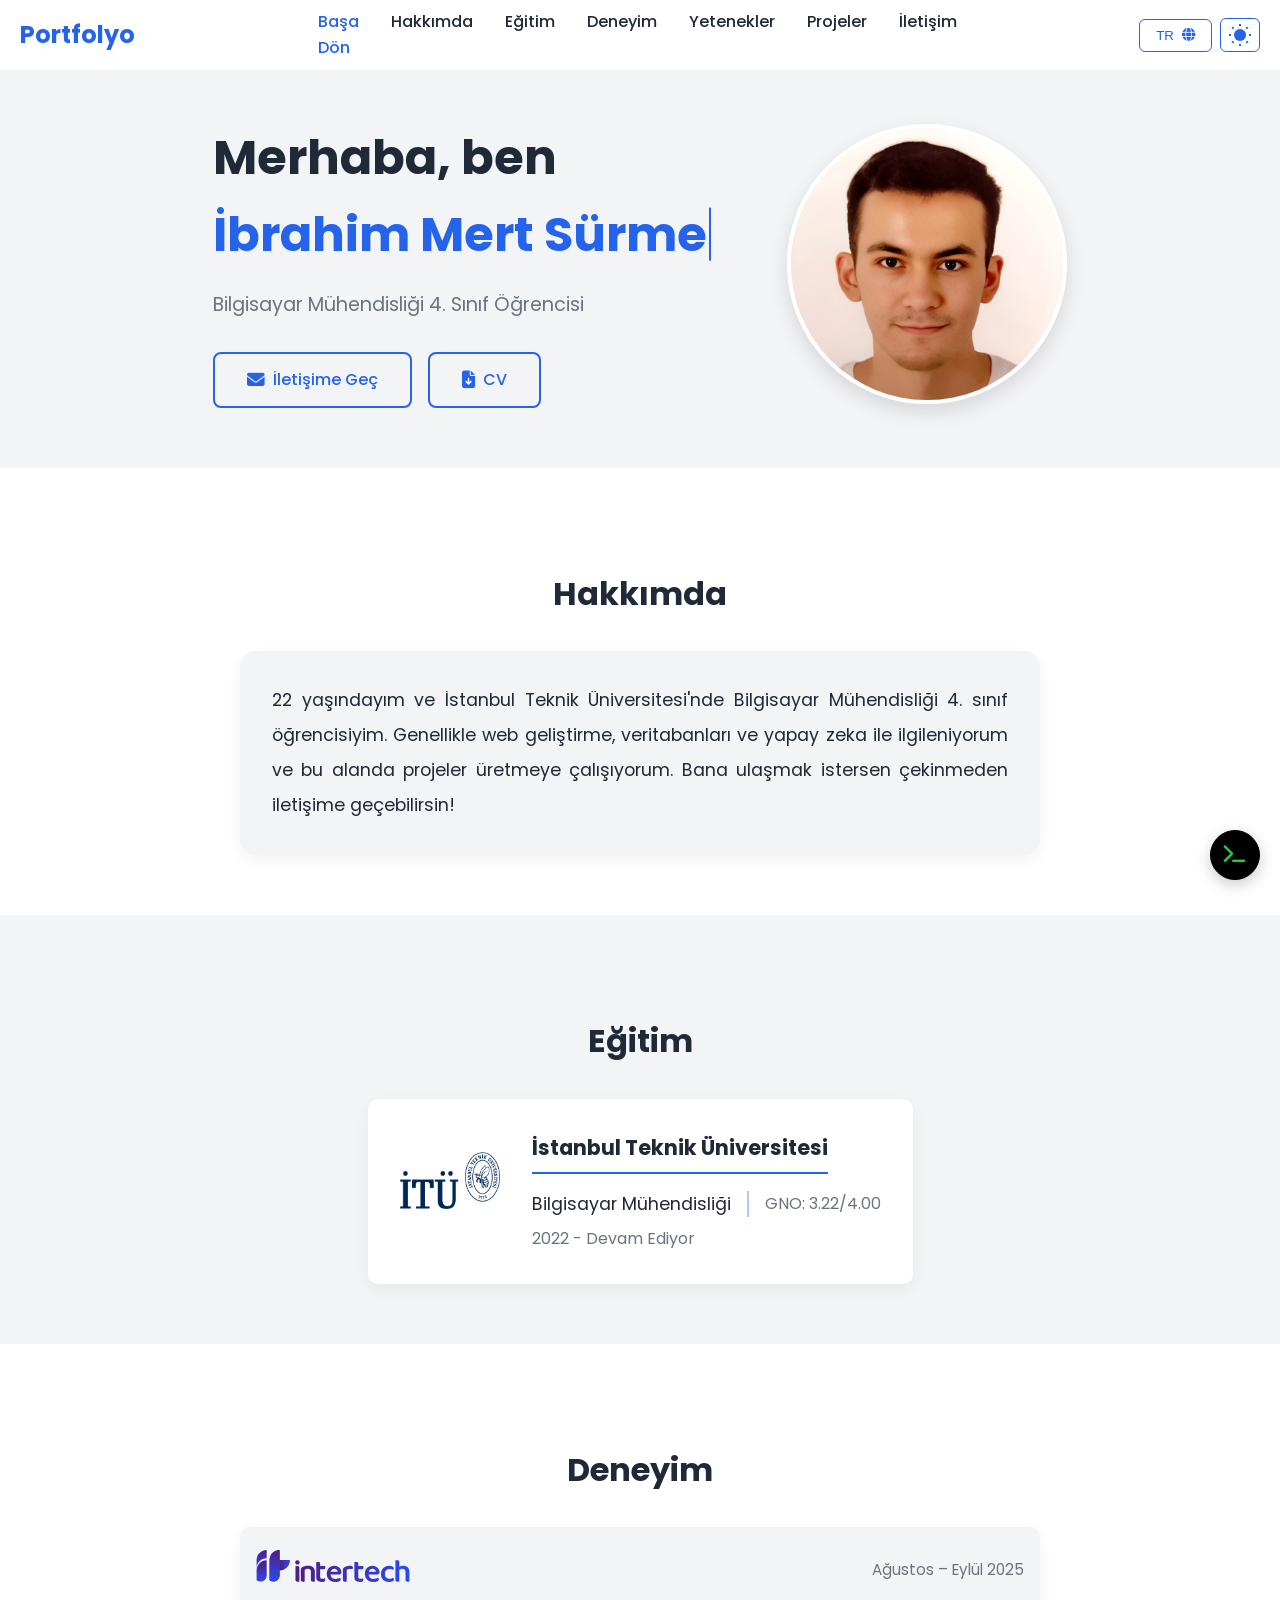
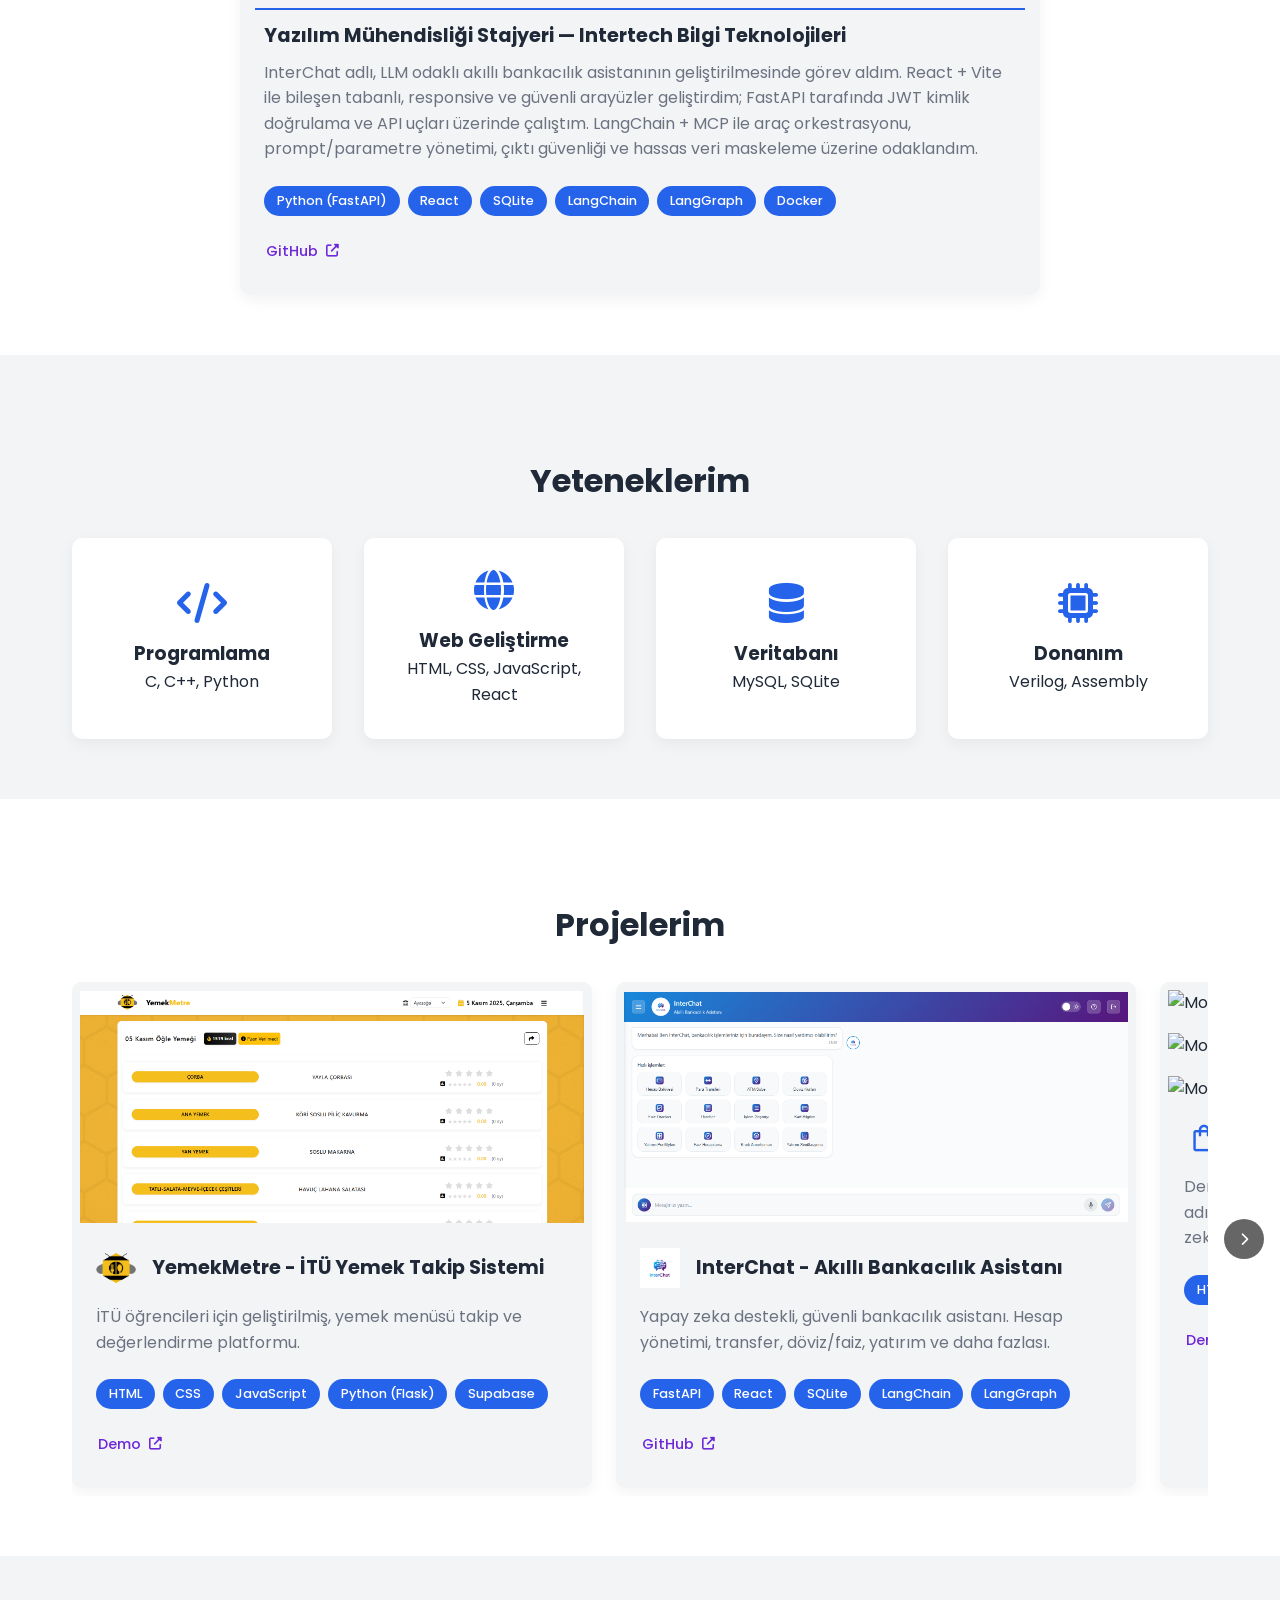
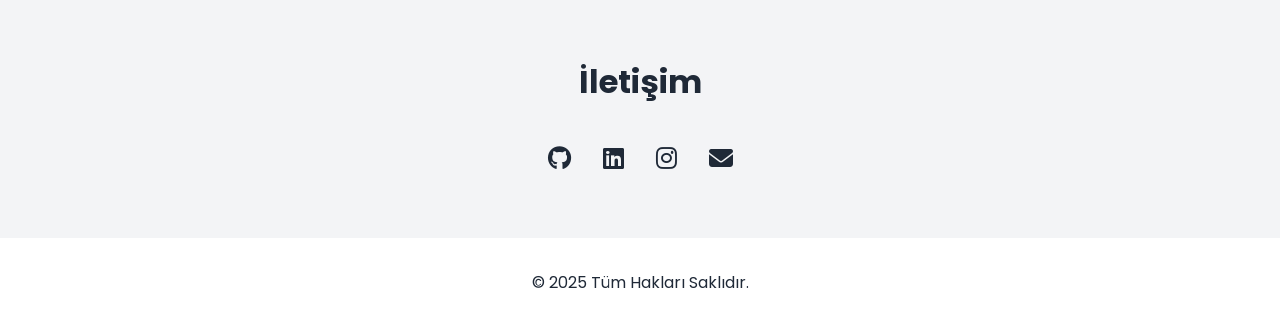
==== commit 988f2abe: "Update shopping app project english description" ====
--- a/index.html
+++ b/index.html
@@ -242,6 +242,27 @@
                         </div>
                     </div>
                     <div class="project-card">
+                        <div class="project-images-row">
+                            <img src="assets/images/ss5.png" alt="Modern Shopping App - Ekran 1" class="project-image">
+                            <img src="assets/images/ss6.png" alt="Modern Shopping App - Ekran 2" class="project-image">
+                            <img src="assets/images/ss7.png" alt="Modern Shopping App - Ekran 3" class="project-image">
+                        </div>
+                        <div class="project-header">
+                            <span class="project-logo-icon material-symbols-outlined" aria-hidden="true">shopping_bag</span>
+                            <h3 data-tr="Modern Shopping App" data-en="Modern Shopping App">Modern Shopping App</h3>
+                        </div>
+                        <p data-tr="Demo alışveriş web uygulaması. Ürün kataloğu, sepet, çok adımlı ödeme simülasyonu, profil ve sipariş geçmişi. Yapay zeka araçlarını kullanarak geliştirildi." data-en="Demo shopping web app. Product catalog, cart, multi-step checkout simulation, profile and order history. Developed using AI tools">Demo alışveriş web uygulaması. Ürün kataloğu, sepet, çok adımlı ödeme simülasyonu, profil ve sipariş geçmişi. Yapay zeka araçlarını kullanarak geliştirildi.</p>
+                        <div class="project-tech">
+                            <span class="tech-item">HTML</span>
+                            <span class="tech-item">CSS</span>
+                            <span class="tech-item">JavaScript</span>
+                        </div>
+                        <div class="project-links">
+                            <a href="https://imsurme.github.io/shoppping-app/" target="_blank" class="btn small">Demo <i class="fas fa-external-link-alt"></i></a>
+                            <a href="https://github.com/imSurme/shoppping-app" target="_blank" class="btn small">GitHub <i class="fas fa-external-link-alt"></i></a>
+                        </div>
+                    </div>
+                    <div class="project-card">
                     <img src="assets/images/ss2.png" alt="Restoran Yönetim Sistemi Ekran Görüntüsü" class="project-image">
                     <div class="project-header">
                         <img src="assets/images/logo.png" alt="Restoran Yönetim Sistemi Logo" class="project-logo">
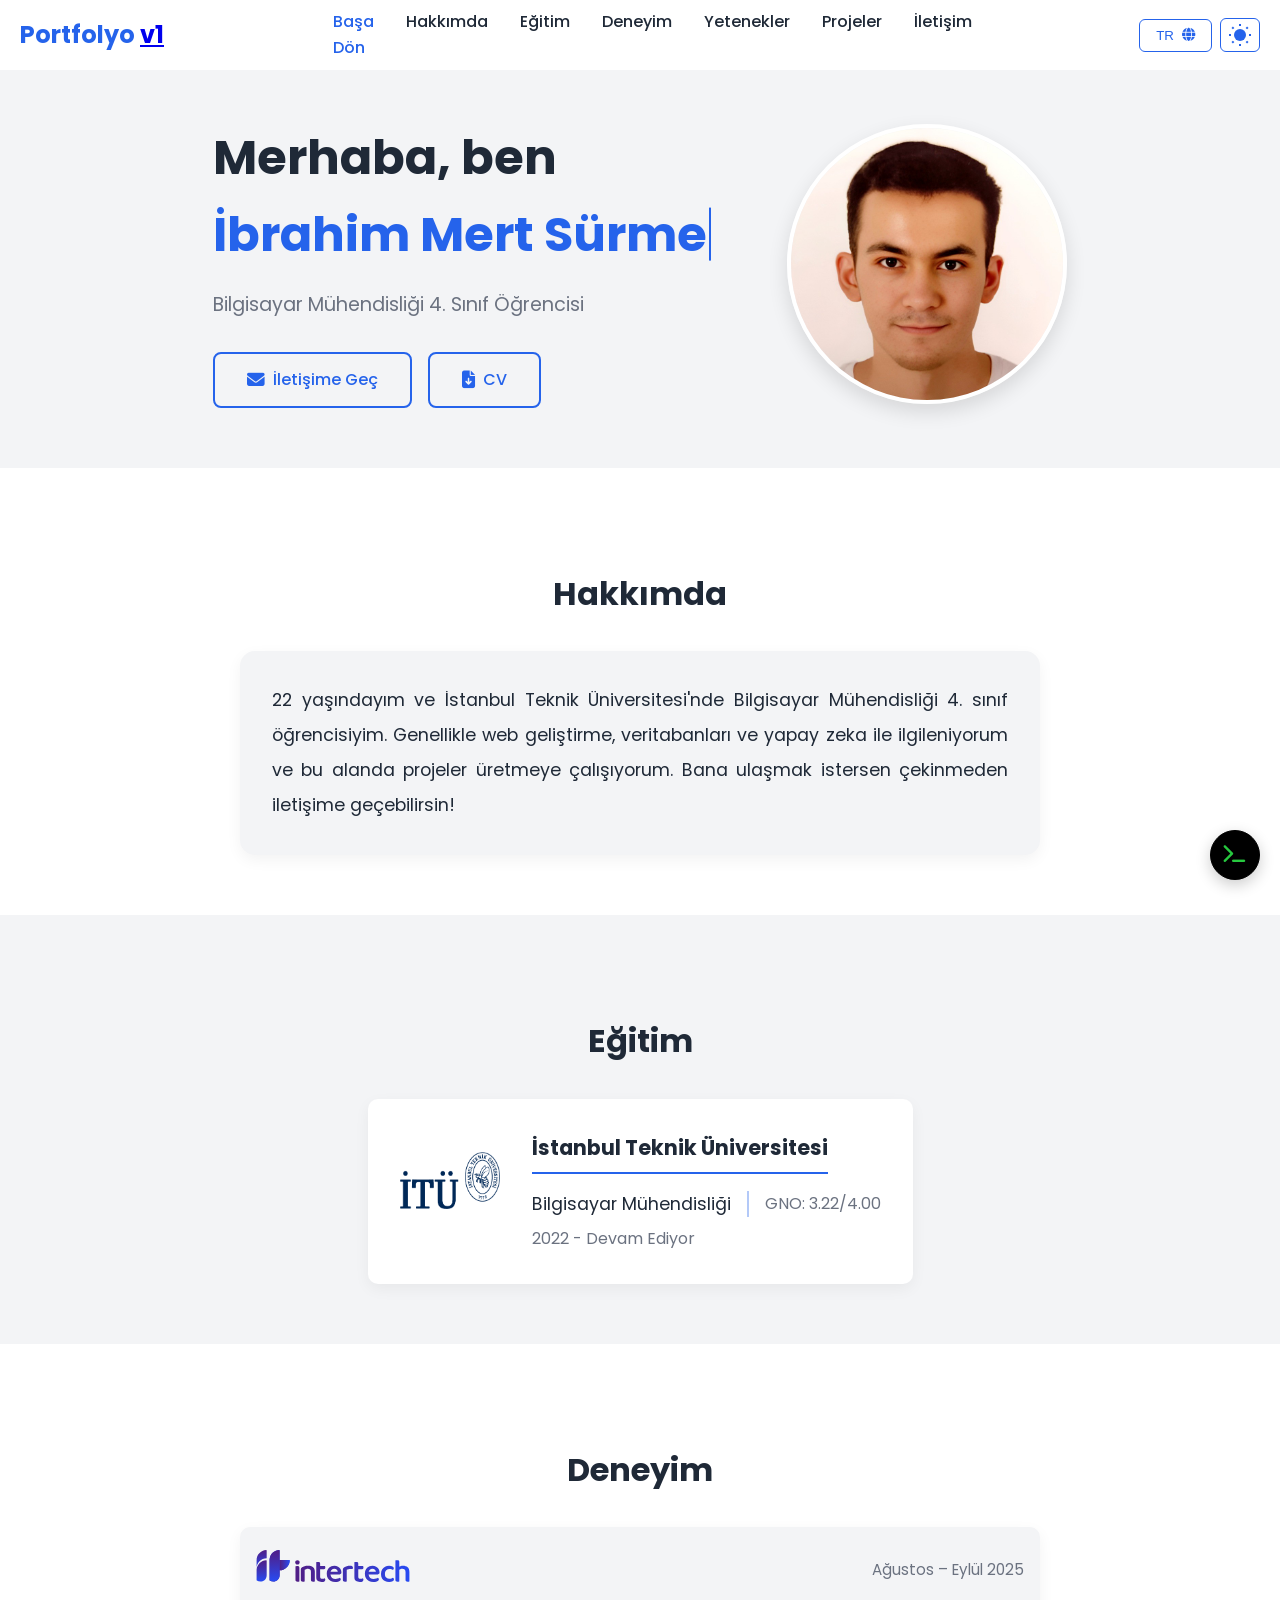
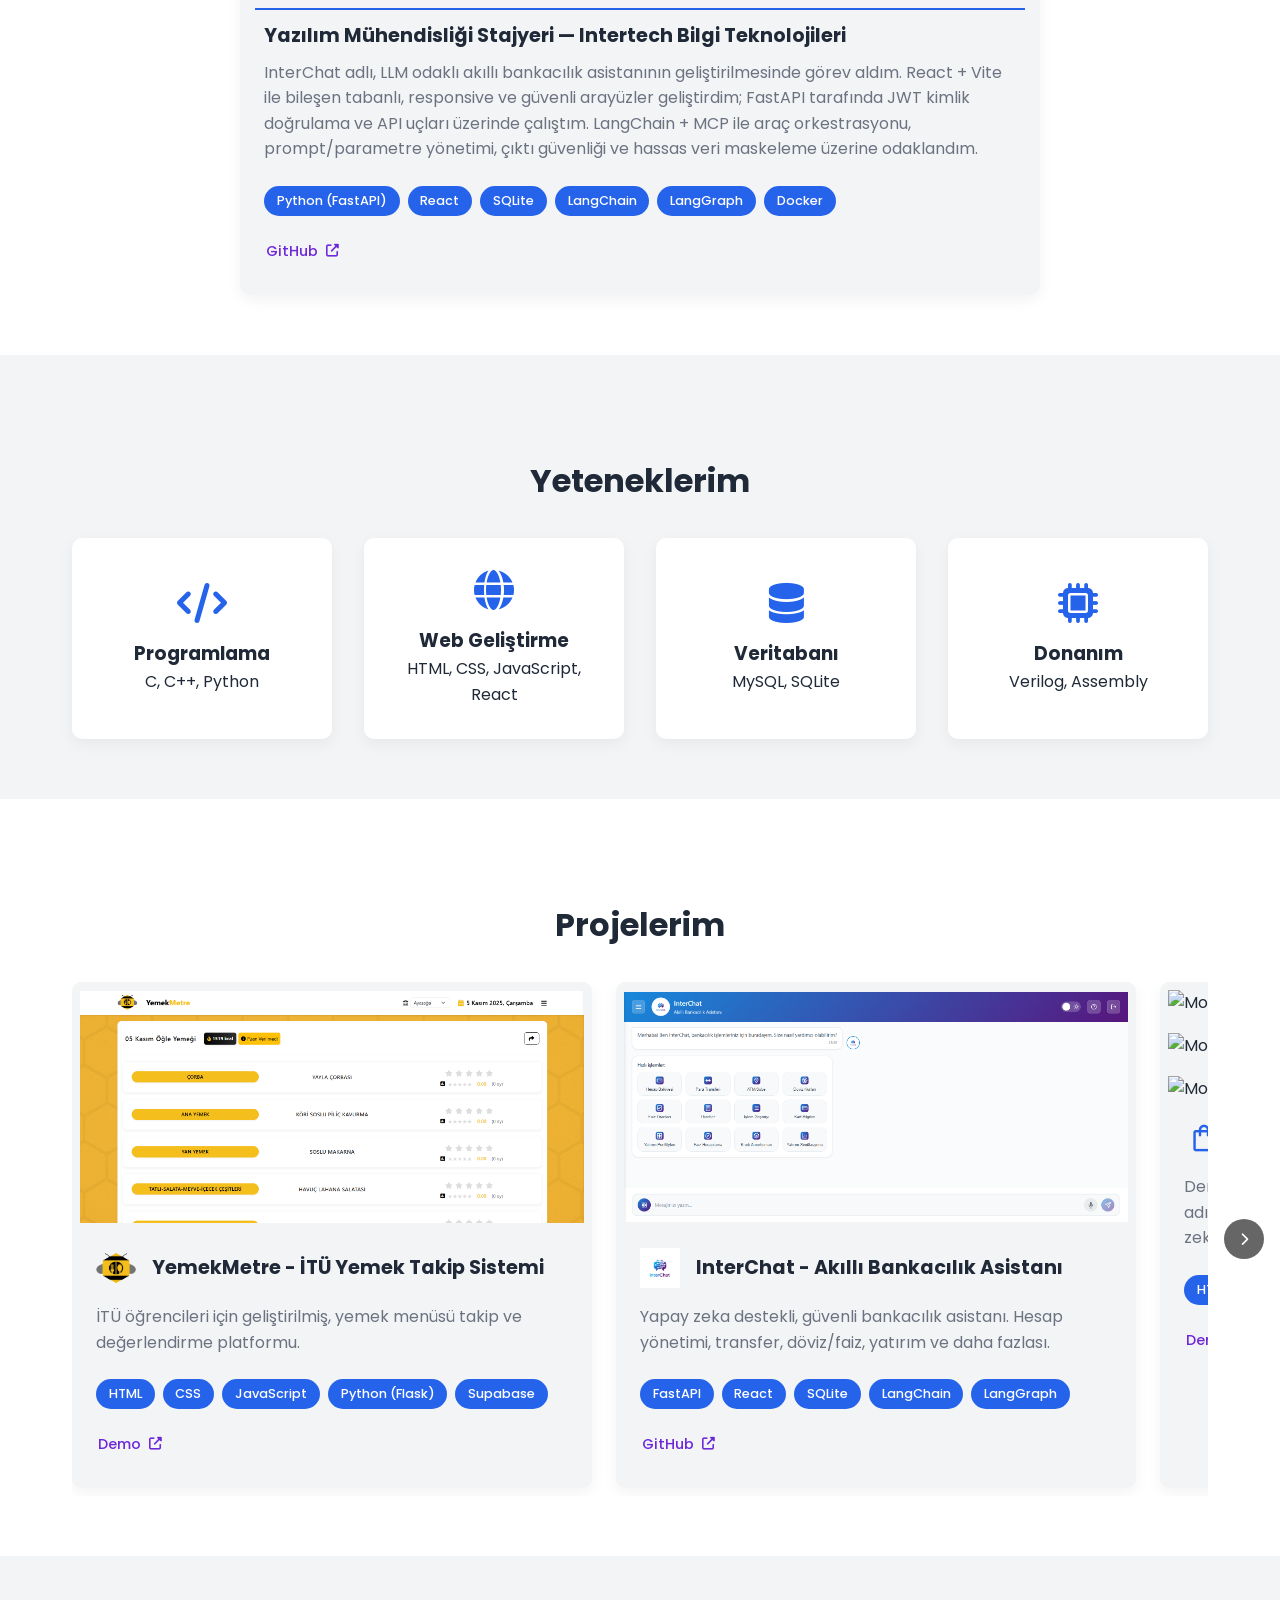
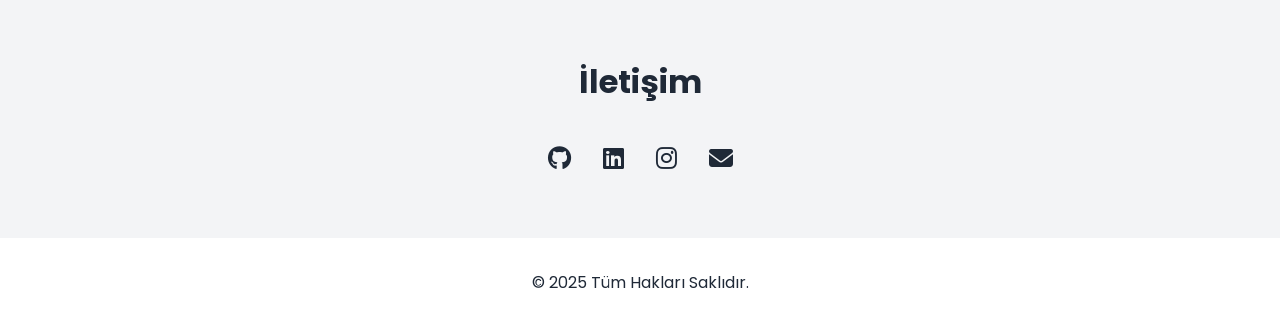
==== commit b947d5e7: "Update logo element in index.html" ====
--- a/index.html
+++ b/index.html
@@ -12,7 +12,7 @@
 <body>
     <nav class="navbar">
         <div class="container">
-            <div class="logo" data-tr="Portfolyo" data-en="Portfolio">Portfolyo</div>
+            <div class="logo"><span data-tr="Portfolyo" data-en="Portfolio">Portfolyo</span> <a href="https://imsurme.github.io/portfolio-v2/" class="logo-v1">v1</a></div>
             <div class="nav-container">
                 <ul class="nav-links">
                     <li style="--i:0"><a href="#basa-don" data-tr="Başa Dön" data-en="Back to Top">Başa Dön</a></li>
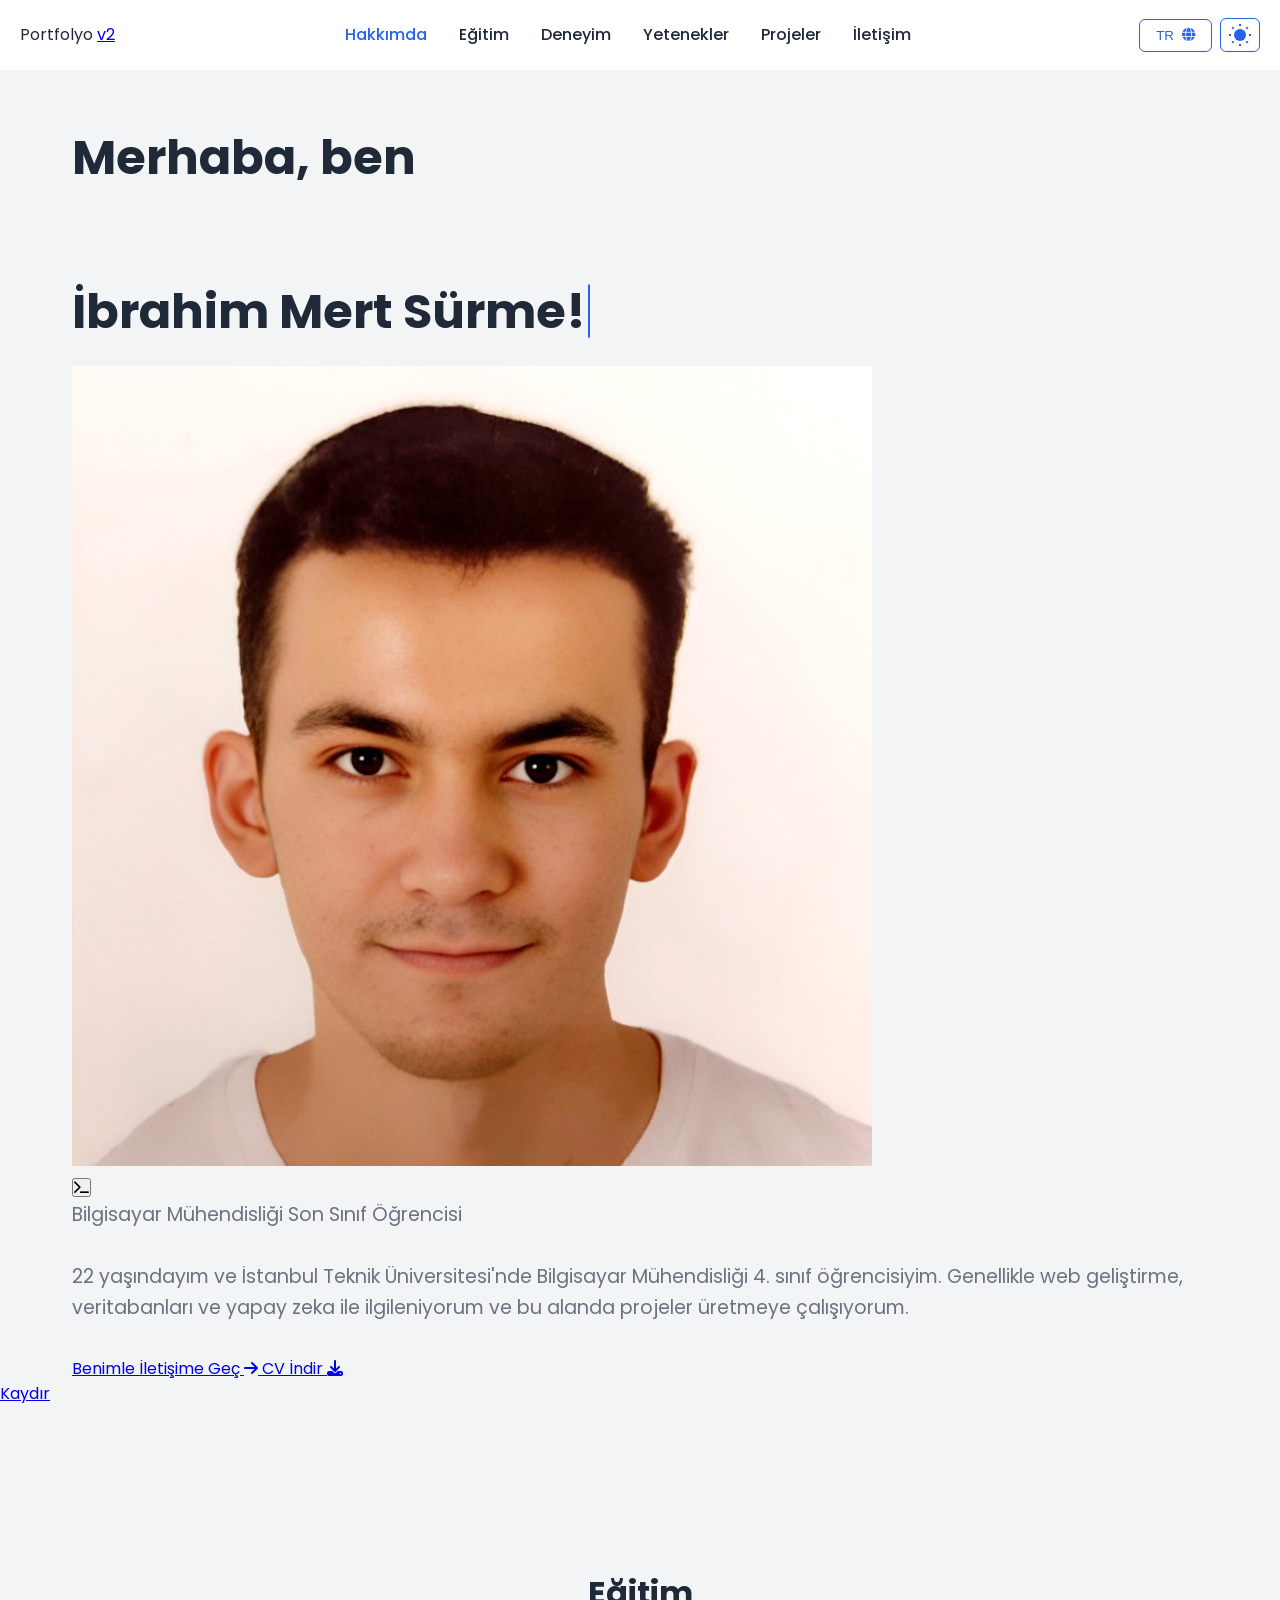
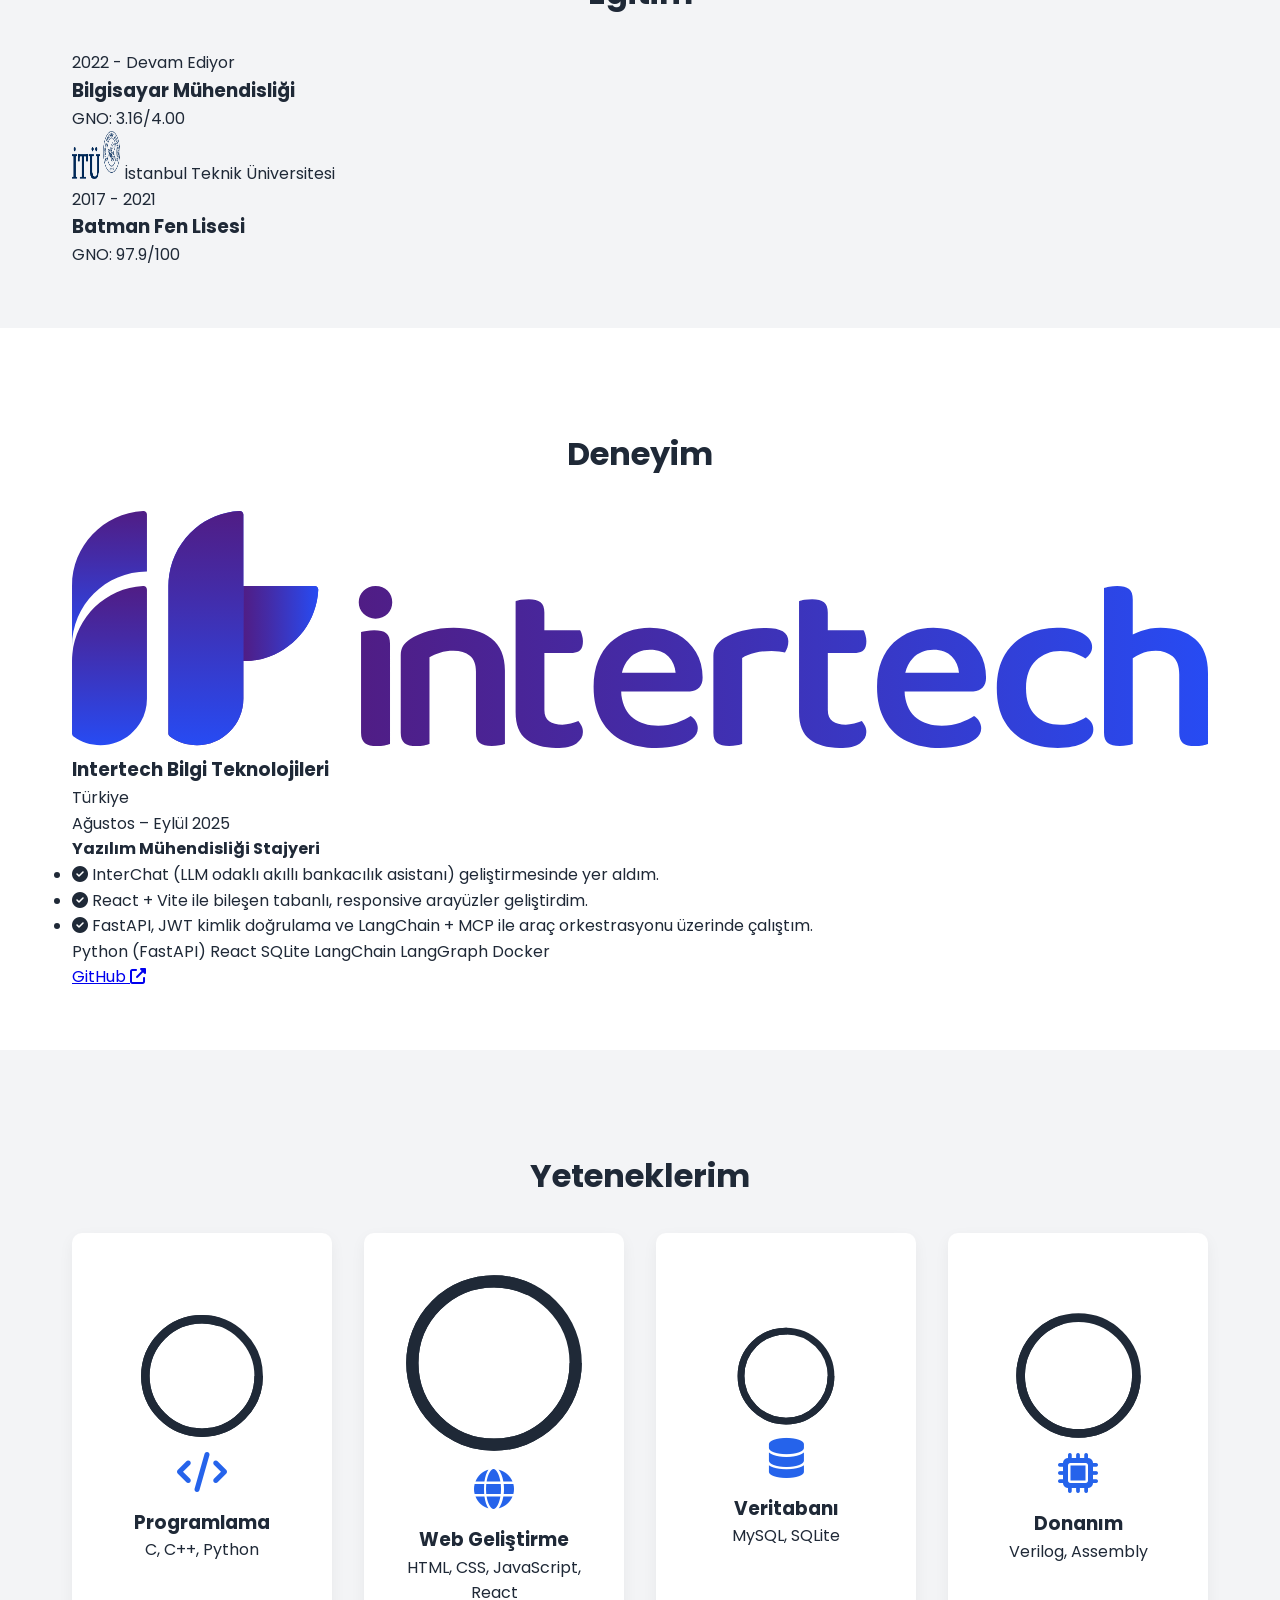
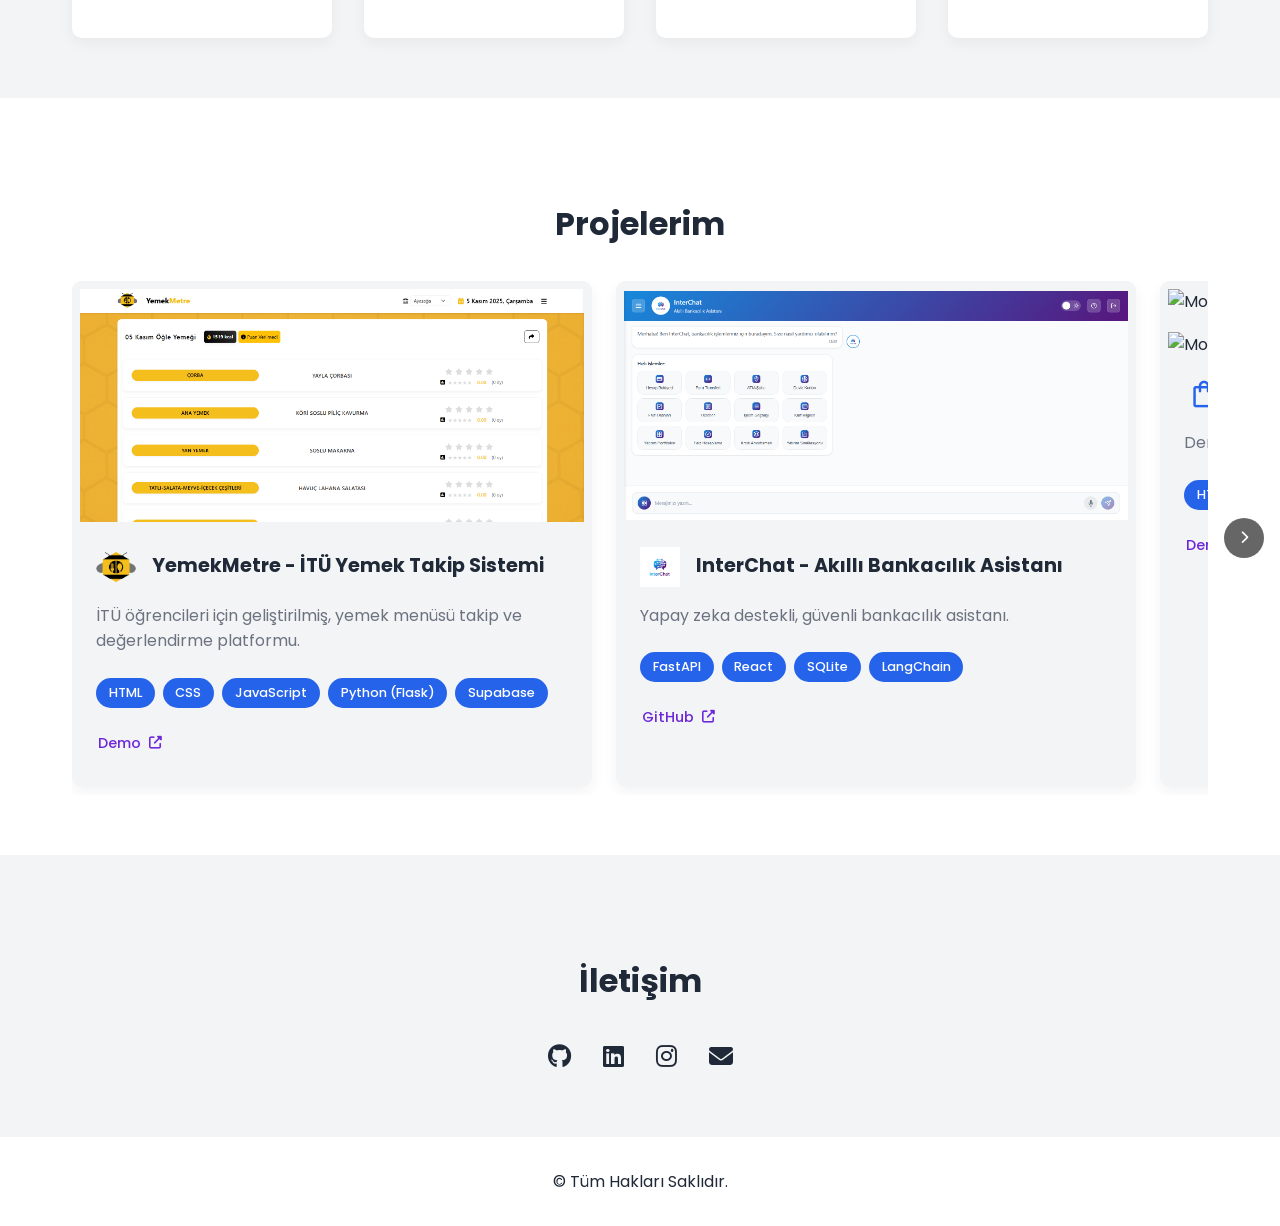
==== commit b7412211: "Update GPA from 3.22 to 3.16" ====
--- a/index.html
+++ b/index.html
@@ -10,22 +10,21 @@
         <link href="https://fonts.googleapis.com/css2?family=Material+Symbols+Outlined:opsz,wght,FILL,GRAD@24,400,0,0" rel="stylesheet" />
 </head>
 <body>
-    <nav class="navbar">
-        <div class="container">
-            <div class="logo"><span data-tr="Portfolyo" data-en="Portfolio">Portfolyo</span> <a href="https://imsurme.github.io/portfolio-v2/" class="logo-v1">v1</a></div>
+    <nav class="navbar navbar-modern">
+        <div class="container navbar-inner">
+            <span class="logo-link"><span data-tr="Portfolyo" data-en="Portfolio">Portfolyo</span> <a href="https://imsurme.github.io/portfolio-v1/" class="logo-v2" title="Portfolyo V1">v2</a></span>
             <div class="nav-container">
                 <ul class="nav-links">
-                    <li style="--i:0"><a href="#basa-don" data-tr="Başa Dön" data-en="Back to Top">Başa Dön</a></li>
-                    <li style="--i:1"><a href="#hakkimda" data-tr="Hakkımda" data-en="About">Hakkımda</a></li>
-                    <li style="--i:2"><a href="#egitim" data-tr="Eğitim" data-en="Education">Eğitim</a></li>
-                    <li style="--i:3"><a href="#deneyim" data-tr="Deneyim" data-en="Experience">Deneyim</a></li>
-                    <li style="--i:4"><a href="#yetenekler" data-tr="Yetenekler" data-en="Skills">Yetenekler</a></li>
-                    <li style="--i:5"><a href="#projeler" data-tr="Projeler" data-en="Projects">Projeler</a></li>
-                    <li style="--i:6"><a href="#iletisim" data-tr="İletişim" data-en="Contact">İletişim</a></li>
+                    <li style="--i:0"><a href="#hakkimda" data-tr="Hakkımda" data-en="About">Hakkımda</a></li>
+                    <li style="--i:1"><a href="#egitim" data-tr="Eğitim" data-en="Education">Eğitim</a></li>
+                    <li style="--i:2"><a href="#deneyim" data-tr="Deneyim" data-en="Experience">Deneyim</a></li>
+                    <li style="--i:3"><a href="#yetenekler" data-tr="Yetenekler" data-en="Skills">Yetenekler</a></li>
+                    <li style="--i:4"><a href="#projeler" data-tr="Projeler" data-en="Projects">Projeler</a></li>
+                    <li style="--i:5"><a href="#iletisim" data-tr="İletişim" data-en="Contact">İletişim</a></li>
                 </ul>
-                <button onclick="toggleLanguage()" class="lang-btn desktop-lang">
+                <button onclick="toggleLanguage()" class="lang-btn desktop-lang" aria-label="Dil seçici">
                     <span class="current-lang">TR</span>
-                    <i class="fas fa-globe"></i>
+                    <i class="fas fa-globe lang-icon"></i>
                 </button>
                 <button class="theme-toggle desktop-theme" title="Toggles light & dark" aria-label="auto" aria-live="polite">
                     <svg class="sun-and-moon" aria-hidden="true" width="24" height="24" viewBox="0 0 24 24">
@@ -48,9 +47,9 @@
                 </button>
             </div>
             <div class="mobile-controls">
-                <button onclick="toggleLanguage()" class="lang-btn mobile-lang">
+                <button onclick="toggleLanguage()" class="lang-btn mobile-lang" aria-label="Dil seçici">
                     <span class="current-lang">TR</span>
-                    <i class="fas fa-globe"></i>
+                    <i class="fas fa-globe lang-icon"></i>
                 </button>
                 <button class="theme-toggle mobile-theme" title="Toggles light & dark" aria-label="auto" aria-live="polite">
                     <svg class="sun-and-moon" aria-hidden="true" width="24" height="24" viewBox="0 0 24 24">
@@ -80,224 +79,362 @@
         </div>
     </nav>
 
-    <section id="basa-don" class="hero">
-        <div class="container">
-            <div class="hero-content">
-                <div class="hero-avatar">
-                    <img src="assets/images/pp.jpeg" alt="Profil Fotoğrafı" />
-                </div>
-                <div class="hero-text">
-                    <h1><span data-tr="Merhaba, ben " data-en="Hello, I'm ">Merhaba, ben </span><span class="highlight"><span class="typewriter" data-text="İbrahim Mert Sürme">İbrahim Mert Sürme</span></span></h1>
-                    <p data-tr="Bilgisayar Mühendisliği 4. Sınıf Öğrencisi" data-en="Computer Engineering 4th Year Student">Bilgisayar Mühendisliği 4. Sınıf Öğrencisi</p>
-                    <div class="cta-buttons">
-                        <a href="#iletisim" class="btn primary" data-tr="İletişime Geç" data-en="Contact Me">
-                            <i class="fas fa-envelope"></i>
-                            <span data-tr="İletişime Geç" data-en="Contact Me">İletişime Geç</span>
+    <div class="hero-education-wrap">
+        <section id="hakkimda" class="hero hero-modern">
+            <div class="hero-blob hero-blob--top"></div>
+            <div class="hero-blob hero-blob--bottom" aria-hidden="true"></div>
+            <div class="container hero-container">
+            <div class="hero-grid">
+                <div class="hero-intro">
+                    <h1 class="hero-title">
+                        <span class="hero-greeting hero-anim" data-tr="Merhaba, ben" data-en="Hello, I'm">Merhaba, ben</span>
+                        <br>
+                        <span class="hero-title-name hero-anim hero-anim-name"><span class="typewriter" data-text="İbrahim Mert Sürme!">İbrahim Mert Sürme!</span></span>
+                    </h1>
+                </div>
+                <div class="hero-visual-col hero-anim">
+                    <div class="hero-visual-bg" aria-hidden="true"></div>
+                    <div class="hero-avatar-wrap">
+                        <div class="hero-avatar-ring">
+                            <div class="hero-avatar-inner">
+                                <img src="assets/images/pp.jpeg" alt="Profil Fotoğrafı" />
+                            </div>
+                        </div>
+                        <button type="button" class="hero-avatar-badge hero-terminal-trigger" aria-label="Terminali aç">
+                            <i class="fas fa-terminal"></i>
+                        </button>
+                    </div>
+                </div>
+                <div class="hero-text-rest hero-anim">
+                    <p class="hero-subtitle" data-tr="Bilgisayar Mühendisliği Son Sınıf Öğrencisi" data-en="Senior Computer Engineering Student">Bilgisayar Mühendisliği Son Sınıf Öğrencisi</p>
+                    <p class="hero-desc" data-tr="22 yaşındayım ve İstanbul Teknik Üniversitesi'nde Bilgisayar Mühendisliği 4. sınıf öğrencisiyim. Genellikle web geliştirme, veritabanları ve yapay zeka ile ilgileniyorum ve bu alanda projeler üretmeye çalışıyorum." data-en="I am 22 years old and a 4th-year Computer Engineering student at Istanbul Technical University. I am mainly interested in web development, databases, and artificial intelligence, and I try to develop projects in these areas.">22 yaşındayım ve İstanbul Teknik Üniversitesi'nde Bilgisayar Mühendisliği 4. sınıf öğrencisiyim. Genellikle web geliştirme, veritabanları ve yapay zeka ile ilgileniyorum ve bu alanda projeler üretmeye çalışıyorum.</p>
+                    <div class="hero-cta">
+                        <a href="#iletisim" class="btn-hero btn-hero--primary">
+                            <span data-tr="Benimle İletişime Geç" data-en="Contact Me">Benimle İletişime Geç</span>
+                            <i class="fas fa-arrow-right" aria-hidden="true"></i>
                         </a>
-                        <a href="assets/docs/cv.pdf" download="ibrahim_mert_surme_cv.pdf" class="btn primary" data-tr="CV" data-en="CV">
-                            <i class="fas fa-file-download"></i>
-                            <span data-tr="CV" data-en="CV">CV</span>
+                        <a href="assets/docs/cv.pdf" download="ibrahim_mert_surme_cv.pdf" class="btn-hero btn-hero--secondary">
+                            <span data-tr="CV İndir" data-en="Download CV">CV İndir</span>
+                            <i class="fas fa-download" aria-hidden="true"></i>
                         </a>
                     </div>
                 </div>
             </div>
         </div>
+        <a href="#egitim" class="hero-scroll-hint hero-anim hero-anim-scroll" aria-label="Aşağı kaydır">
+            <span class="hero-scroll-text" data-tr="Kaydır" data-en="Scroll">Kaydır</span>
+            <div class="hero-scroll-dot"></div>
+        </a>
+        </section>
+
+        <section id="egitim" class="education education-timeline">
+        <div class="education-blob education-blob--1"></div>
+        <div class="education-blob education-blob--2"></div>
+        <div class="education-blob education-blob--3"></div>
+        <div class="container education-container">
+            <header class="education-header">
+                <h2 class="education-title-simple" data-tr="Eğitim" data-en="Education">Eğitim</h2>
+            </header>
+            <div class="timeline-line">
+                <div class="timeline-item timeline-item--left">
+                    <span class="timeline-dot timeline-dot--primary" aria-hidden="true"></span>
+                    <div class="timeline-card-wrap">
+                        <div class="edu-card edu-card--primary">
+                            <span class="edu-card-accent edu-card-accent--br"></span>
+                            <div class="edu-card-inner">
+                                <span class="edu-date-tag" data-tr="2022 - Devam Ediyor" data-en="2022 - Present">2022 - Devam Ediyor</span>
+                                <h3 class="edu-card-title" data-tr="Bilgisayar Mühendisliği" data-en="Computer Engineering">Bilgisayar Mühendisliği</h3>
+                                <p class="edu-card-desc" data-tr="GNO: 3.16/4.00" data-en="GPA: 3.16/4.00">GNO: 3.16/4.00</p>
+                                <div class="edu-card-school">
+                                    <img src="assets/images/itu-logo.png" alt="" class="edu-card-logo" width="48" height="48">
+                                    <span data-tr="İstanbul Teknik Üniversitesi" data-en="Istanbul Technical University">İstanbul Teknik Üniversitesi</span>
+                                </div>
+                            </div>
+                        </div>
+                    </div>
+                </div>
+                <div class="timeline-item timeline-item--right">
+                    <span class="timeline-dot timeline-dot--rose" aria-hidden="true"></span>
+                    <div class="timeline-card-wrap">
+                        <div class="edu-card edu-card--rose">
+                            <span class="edu-card-accent edu-card-accent--tl"></span>
+                            <div class="edu-card-inner">
+                                <span class="edu-date-tag edu-date-tag--rose" data-tr="2017 - 2021" data-en="2017 - 2021">2017 - 2021</span>
+                                <h3 class="edu-card-title" data-tr="Batman Fen Lisesi" data-en="Batman Science High School">Batman Fen Lisesi</h3>
+                                <p class="edu-card-desc" data-tr="GNO: 97.9/100" data-en="GPA: 97.9/100">GNO: 97.9/100</p>
+                            </div>
+                        </div>
+                    </div>
+                </div>
+            </div>
+        </div>
+        </section>
+    </div>
+
+    <section id="deneyim" class="experience experience-modern">
+        <div class="container experience-container">
+            <header class="experience-header">
+                <h2 class="experience-title-simple" data-tr="Deneyim" data-en="Experience">Deneyim</h2>
+            </header>
+            <div class="experience-grid">
+                <article class="exp-card">
+                    <span class="exp-card-accent" aria-hidden="true"></span>
+                    <div class="exp-card-top">
+                        <div class="exp-card-company">
+                            <a href="https://www.intertech.com.tr/" target="_blank" rel="noopener noreferrer" class="exp-card-logo-wrap">
+                                <img src="assets/images/intertech-logo.svg" alt="Intertech" class="exp-card-logo">
+                            </a>
+                            <div>
+                                <h3 class="exp-card-company-name" data-tr="Intertech Bilgi Teknolojileri" data-en="Intertech Information Technologies">Intertech Bilgi Teknolojileri</h3>
+                                <p class="exp-card-location" data-tr="Türkiye" data-en="Turkey">Türkiye</p>
+                            </div>
+                        </div>
+                        <span class="exp-date-tag" data-tr="Ağustos – Eylül 2025" data-en="Aug – Sep 2025">Ağustos – Eylül 2025</span>
+                    </div>
+                    <h4 class="exp-card-role" data-tr="Yazılım Mühendisliği Stajyeri" data-en="Software Engineer Intern">Yazılım Mühendisliği Stajyeri</h4>
+                    <ul class="exp-card-list">
+                        <li>
+                            <i class="fas fa-check-circle exp-card-icon" aria-hidden="true"></i>
+                            <span data-tr="InterChat (LLM odaklı akıllı bankacılık asistanı) geliştirmesinde yer aldım." data-en="Contributed to InterChat, an LLM-centric smart banking assistant.">InterChat (LLM odaklı akıllı bankacılık asistanı) geliştirmesinde yer aldım.</span>
+                        </li>
+                        <li>
+                            <i class="fas fa-check-circle exp-card-icon" aria-hidden="true"></i>
+                            <span data-tr="React + Vite ile bileşen tabanlı, responsive arayüzler geliştirdim." data-en="Built component-based, responsive UIs with React + Vite.">React + Vite ile bileşen tabanlı, responsive arayüzler geliştirdim.</span>
+                        </li>
+                        <li>
+                            <i class="fas fa-check-circle exp-card-icon" aria-hidden="true"></i>
+                            <span data-tr="FastAPI, JWT kimlik doğrulama ve LangChain + MCP ile araç orkestrasyonu üzerinde çalıştım." data-en="Worked on FastAPI, JWT auth, and LangChain + MCP tool orchestration.">FastAPI, JWT kimlik doğrulama ve LangChain + MCP ile araç orkestrasyonu üzerinde çalıştım.</span>
+                        </li>
+                    </ul>
+                    <div class="exp-card-tech">
+                        <span class="exp-tech-tag">Python (FastAPI)</span>
+                        <span class="exp-tech-tag">React</span>
+                        <span class="exp-tech-tag">SQLite</span>
+                        <span class="exp-tech-tag">LangChain</span>
+                        <span class="exp-tech-tag">LangGraph</span>
+                        <span class="exp-tech-tag">Docker</span>
+                    </div>
+                    <div class="exp-card-links">
+                        <a href="https://github.com/imSurme/interchat-banking-assistant" target="_blank" rel="noopener noreferrer" class="exp-card-btn">
+                            GitHub <i class="fas fa-external-link-alt"></i>
+                        </a>
+                    </div>
+                </article>
+            </div>
+        </div>
     </section>
 
-    <section id="hakkimda" class="about">
-        <div class="container">
-            <h2 data-tr="Hakkımda" data-en="About Me">Hakkımda</h2>
-            <div class="about-content">
-                <p data-tr="22 yaşındayım ve İstanbul Teknik Üniversitesi'nde Bilgisayar Mühendisliği 4. sınıf öğrencisiyim. Genellikle web geliştirme, veritabanları ve yapay zeka ile ilgileniyorum ve bu alanda projeler üretmeye çalışıyorum. Bana ulaşmak istersen çekinmeden iletişime geçebilirsin!" 
-                   data-en="I am 22 years old and a 4th-year Computer Engineering student at Istanbul Technical University. I am mainly interested in web development, databases, and artificial intelligence, and I try to develop projects in these areas. Feel free to reach out if you'd like to get in touch!">
-                   22 yaşındayım ve İstanbul Teknik Üniversitesi'nde Bilgisayar Mühendisliği 4. sınıf öğrencisiyim. Genellikle web geliştirme, veritabanları ve yapay zeka ile ilgileniyorum ve bu alanda projeler üretmeye çalışıyorum. Bana ulaşmak istersen çekinmeden iletişime geçebilirsin!
-                </p>
-            </div>
-        </div>
-    </section>
-
-    <section id="egitim" class="education">
-        <div class="container">
-            <h2 data-tr="Eğitim" data-en="Education">Eğitim</h2>
-            <div class="education-content">
-                <div class="education-card">
-                    <div class="education-content-wrapper">
-                        <img src="assets/images/itu-logo.png" alt="İTÜ Logo" class="education-logo">
-                        <div class="education-info">
-                            <h3 data-tr="İstanbul Teknik Üniversitesi" data-en="Istanbul Technical University">İstanbul Teknik Üniversitesi</h3>
-                            <div class="education-details">
-                                <p class="education-program" data-tr="Bilgisayar Mühendisliği" data-en="Computer Engineering">Bilgisayar Mühendisliği</p>
-                                <p class="education-gpa" data-tr="GNO: 3.22/4.00" data-en="GPA: 3.22/4.00">GNO: 3.22/4.00</p>
-                            </div>
-                            <p class="education-date" data-tr="2022 - Devam Ediyor" data-en="2022 - Present">2022 - Devam Ediyor</p>
-                        </div>
-                    </div>
-                </div>
-            </div>
-        </div>
-    </section>
-
-    <section id="deneyim" class="experience">
-        <div class="container">
-            <h2 data-tr="Deneyim" data-en="Experience">Deneyim</h2>
-            <div class="projects-grid">
-                <div class="project-card">
-                    <div class="experience-hero">
-                        <a href="https://www.intertech.com.tr/" target="_blank" rel="noopener noreferrer">
-                            <img src="assets/images/intertech-logo.svg" alt="Intertech Logo" class="experience-hero-logo">
-                        </a>
-                        <span class="experience-hero-date" data-tr="Ağustos – Eylül 2025" data-en="Aug – Sep 2025">Ağustos – Eylül 2025</span>
-                    </div>
-                    <div class="project-header">
-                        <h3 data-tr="Yazılım Mühendisliği Stajyeri — Intertech Bilgi Teknolojileri" data-en="Software Engineer Intern — Intertech Information Technologies">Yazılım Mühendisliği Stajyeri — Intertech Bilgi Teknolojileri</h3>
-                    </div>
-                    <p data-tr="InterChat adlı, LLM odaklı akıllı bankacılık asistanının geliştirilmesinde görev aldım. React + Vite ile bileşen tabanlı, responsive ve güvenli arayüzler geliştirdim; FastAPI tarafında JWT kimlik doğrulama ve API uçları üzerinde çalıştım. LangChain + MCP ile araç orkestrasyonu, prompt/parametre yönetimi, çıktı güvenliği ve hassas veri maskeleme üzerine odaklandım." data-en="Contributed to InterChat, an LLM‑centric smart banking assistant. Built component‑based, responsive, and secure UIs with React + Vite; worked on FastAPI with JWT auth and API endpoints. Focused on LangChain + MCP for tool orchestration, prompt/parameter management, output safety, and sensitive data masking.">InterChat adlı, LLM odaklı akıllı bankacılık asistanının geliştirilmesinde görev aldım. React + Vite ile bileşen tabanlı, responsive ve güvenli arayüzler geliştirdim; FastAPI tarafında JWT kimlik doğrulama ve API uçları üzerinde çalıştım. LangChain + MCP ile araç orkestrasyonu, prompt/parametre yönetimi, çıktı güvenliği ve hassas veri maskeleme üzerine odaklandım.</p>
-                    <div class="project-tech">
-                        <span class="tech-item">Python (FastAPI)</span>
-                        <span class="tech-item">React</span>
-                        <span class="tech-item">SQLite</span>
-                        <span class="tech-item">LangChain</span>
-                        <span class="tech-item">LangGraph</span>
-                        <span class="tech-item">Docker</span>
-                    </div>
-                    <div class="project-links">
-                        <a href="https://github.com/imSurme/interchat-banking-assistant" target="_blank" class="btn small">GitHub <i class="fas fa-external-link-alt"></i></a>
-                    </div>
-                </div>
-            </div>
-        </div>
-    </section>
-
-    <section id="yetenekler" class="skills">
-        <div class="container">
-            <h2 data-tr="Yeteneklerim" data-en="My Skills">Yeteneklerim</h2>
+    <section id="yetenekler" class="skills skills-modern">
+        <div class="skills-blob skills-blob--1" aria-hidden="true"></div>
+        <div class="skills-blob skills-blob--2" aria-hidden="true"></div>
+        <div class="skills-blob skills-blob--3" aria-hidden="true"></div>
+        <div class="container skills-container">
+            <header class="skills-header">
+                <h2 class="skills-title-simple" data-tr="Yeteneklerim" data-en="My Skills">Yeteneklerim</h2>
+            </header>
             <div class="skills-grid">
                 <div class="skill-card">
-                    <i class="fas fa-code"></i>
-                    <h3 data-tr="Programlama" data-en="Programming">Programlama</h3>
-                    <p>C, C++, Python</p>
+                    <span class="skill-card-glow" aria-hidden="true"></span>
+                    <div class="skill-card-inner">
+                        <div class="skill-icon-wrap">
+                            <svg class="skill-ring" viewBox="0 0 96 96" aria-hidden="true">
+                                <circle class="skill-ring-bg" cx="48" cy="48" r="40" fill="none" stroke="currentColor" stroke-width="6"/>
+                                <circle class="skill-ring-fill" cx="48" cy="48" r="40" fill="none" stroke="currentColor" stroke-width="6" stroke-dasharray="251.2" stroke-dashoffset="50"/>
+                            </svg>
+                            <i class="fas fa-code skill-icon" aria-hidden="true"></i>
+                        </div>
+                        <h3 data-tr="Programlama" data-en="Programming">Programlama</h3>
+                        <p>C, C++, Python</p>
+                    </div>
                 </div>
                 <div class="skill-card">
-                    <i class="fas fa-globe"></i>
-                    <h3 data-tr="Web Geliştirme" data-en="Web Development">Web Geliştirme</h3>
-                    <p>HTML, CSS, JavaScript, React</p>
+                    <span class="skill-card-glow" aria-hidden="true"></span>
+                    <div class="skill-card-inner">
+                        <div class="skill-icon-wrap">
+                            <svg class="skill-ring" viewBox="0 0 96 96" aria-hidden="true">
+                                <circle class="skill-ring-bg" cx="48" cy="48" r="40" fill="none" stroke="currentColor" stroke-width="6"/>
+                                <circle class="skill-ring-fill skill-ring-fill--blue" cx="48" cy="48" r="40" fill="none" stroke="currentColor" stroke-width="6" stroke-dasharray="251.2" stroke-dashoffset="45"/>
+                            </svg>
+                            <i class="fas fa-globe skill-icon" aria-hidden="true"></i>
+                        </div>
+                        <h3 data-tr="Web Geliştirme" data-en="Web Development">Web Geliştirme</h3>
+                        <p>HTML, CSS, JavaScript, React</p>
+                    </div>
                 </div>
                 <div class="skill-card">
-                    <i class="fas fa-database"></i>
-                    <h3 data-tr="Veritabanı" data-en="Database">Veritabanı</h3>
-                    <p>MySQL, SQLite</p>
+                    <span class="skill-card-glow" aria-hidden="true"></span>
+                    <div class="skill-card-inner">
+                        <div class="skill-icon-wrap">
+                            <svg class="skill-ring" viewBox="0 0 96 96" aria-hidden="true">
+                                <circle class="skill-ring-bg" cx="48" cy="48" r="40" fill="none" stroke="currentColor" stroke-width="6"/>
+                                <circle class="skill-ring-fill skill-ring-fill--purple" cx="48" cy="48" r="40" fill="none" stroke="currentColor" stroke-width="6" stroke-dasharray="251.2" stroke-dashoffset="62"/>
+                            </svg>
+                            <i class="fas fa-database skill-icon" aria-hidden="true"></i>
+                        </div>
+                        <h3 data-tr="Veritabanı" data-en="Database">Veritabanı</h3>
+                        <p>MySQL, SQLite</p>
+                    </div>
                 </div>
                 <div class="skill-card">
-                    <i class="fas fa-microchip"></i>
-                    <h3 data-tr="Donanım" data-en="Hardware">Donanım</h3>
-                    <p>Verilog, Assembly</p>
+                    <span class="skill-card-glow" aria-hidden="true"></span>
+                    <div class="skill-card-inner">
+                        <div class="skill-icon-wrap">
+                            <svg class="skill-ring" viewBox="0 0 96 96" aria-hidden="true">
+                                <circle class="skill-ring-bg" cx="48" cy="48" r="40" fill="none" stroke="currentColor" stroke-width="6"/>
+                                <circle class="skill-ring-fill skill-ring-fill--orange" cx="48" cy="48" r="40" fill="none" stroke="currentColor" stroke-width="6" stroke-dasharray="251.2" stroke-dashoffset="75"/>
+                            </svg>
+                            <i class="fas fa-microchip skill-icon" aria-hidden="true"></i>
+                        </div>
+                        <h3 data-tr="Donanım" data-en="Hardware">Donanım</h3>
+                        <p>Verilog, Assembly</p>
+                    </div>
                 </div>
             </div>
         </div>
     </section>
 
-    <section id="projeler" class="projects">
-        <div class="container">
-            <h2 data-tr="Projelerim" data-en="My Projects">Projelerim</h2>
+    <section id="projeler" class="projects projects-modern">
+        <div class="projects-blob projects-blob--1" aria-hidden="true"></div>
+        <div class="projects-blob projects-blob--2" aria-hidden="true"></div>
+        <div class="projects-blob projects-blob--3" aria-hidden="true"></div>
+        <div class="container projects-container">
+            <header class="projects-header">
+                <h2 class="projects-title-simple" data-tr="Projelerim" data-en="My Projects">Projelerim</h2>
+            </header>
             <div class="projects-carousel">
                 <button class="projects-arrow left" aria-label="Geri">
                     <i class="fas fa-chevron-left"></i>
                 </button>
-                <div class="projects-track" role="region" aria-label="Projeler kaydırılabilir liste">
-                    <div class="project-card">
-                    <img src="assets/images/ss1.png" alt="YemekMetre Ekran Görüntüsü" class="project-image">
-                    <div class="project-header">
-                        <img src="assets/images/yemekmetre-logo.svg" alt="YemekMetre Logo" class="project-logo">
-                        <h3 data-tr="YemekMetre - İTÜ Yemek Takip Sistemi" data-en="YemekMetre - ITU Food Tracking System">YemekMetre - İTÜ Yemek Takip Sistemi</h3>
-                    </div>
-                    <p data-tr="İTÜ öğrencileri için geliştirilmiş, yemek menüsü takip ve değerlendirme platformu." 
-                       data-en="A food menu tracking and rating platform developed for ITU students.">İTÜ öğrencileri için geliştirilmiş, yemek menüsü takip ve değerlendirme platformu.</p>
-                    <div class="project-tech">
-                        <span class="tech-item">HTML</span>
-                        <span class="tech-item">CSS</span>
-                        <span class="tech-item">JavaScript</span>
-                        <span class="tech-item">Python (Flask)</span>
-                        <span class="tech-item">Supabase</span>
-                    </div>
-                    <div class="project-links">
-                        <a href="https://ituyemekmetre.com" target="_blank" class="btn small">Demo <i class="fas fa-external-link-alt"></i></a>
-                    </div>
-                    </div>
-                    <div class="project-card">
-                        <img src="assets/images/ss4.png" alt="InterChat Proje Görseli" class="project-image">
-                        <div class="project-header">
-                            <img src="assets/images/interchat-logo.jpg" alt="InterChat Logo" class="project-logo">
-                            <h3 data-tr="InterChat - Akıllı Bankacılık Asistanı" data-en="InterChat - Smart Banking Assistant">InterChat - Akıllı Bankacılık Asistanı</h3>
-                        </div>
-                        <p data-tr="Yapay zeka destekli, güvenli bankacılık asistanı. Hesap yönetimi, transfer, döviz/faiz, yatırım ve daha fazlası." data-en="AI‑powered, secure banking assistant. Accounts, transfers, FX/interest, investments and more.">Yapay zeka destekli, güvenli bankacılık asistanı. Hesap yönetimi, transfer, döviz/faiz, yatırım ve daha fazlası.</p>
-                        <div class="project-tech">
-                            <span class="tech-item">FastAPI</span>
-                            <span class="tech-item">React</span>
-                            <span class="tech-item">SQLite</span>
-                            <span class="tech-item">LangChain</span>
-                            <span class="tech-item">LangGraph</span>
-                        </div>
-                        <div class="project-links">
-                            <a href="https://github.com/imSurme/interchat-banking-assistant" target="_blank" class="btn small">GitHub <i class="fas fa-external-link-alt"></i></a>
-                        </div>
-                    </div>
-                    <div class="project-card">
-                        <div class="project-images-row">
-                            <img src="assets/images/ss5.png" alt="Modern Shopping App - Ekran 1" class="project-image">
-                            <img src="assets/images/ss6.png" alt="Modern Shopping App - Ekran 2" class="project-image">
-                            <img src="assets/images/ss7.png" alt="Modern Shopping App - Ekran 3" class="project-image">
-                        </div>
-                        <div class="project-header">
-                            <span class="project-logo-icon material-symbols-outlined" aria-hidden="true">shopping_bag</span>
-                            <h3 data-tr="Modern Shopping App" data-en="Modern Shopping App">Modern Shopping App</h3>
-                        </div>
-                        <p data-tr="Demo alışveriş web uygulaması. Ürün kataloğu, sepet, çok adımlı ödeme simülasyonu, profil ve sipariş geçmişi. Yapay zeka araçlarını kullanarak geliştirildi." data-en="Demo shopping web app. Product catalog, cart, multi-step checkout simulation, profile and order history. Developed using AI tools">Demo alışveriş web uygulaması. Ürün kataloğu, sepet, çok adımlı ödeme simülasyonu, profil ve sipariş geçmişi. Yapay zeka araçlarını kullanarak geliştirildi.</p>
-                        <div class="project-tech">
-                            <span class="tech-item">HTML</span>
-                            <span class="tech-item">CSS</span>
-                            <span class="tech-item">JavaScript</span>
-                        </div>
-                        <div class="project-links">
-                            <a href="https://imsurme.github.io/shoppping-app/" target="_blank" class="btn small">Demo <i class="fas fa-external-link-alt"></i></a>
-                            <a href="https://github.com/imSurme/shoppping-app" target="_blank" class="btn small">GitHub <i class="fas fa-external-link-alt"></i></a>
-                        </div>
-                    </div>
-                    <div class="project-card">
-                    <img src="assets/images/ss2.png" alt="Restoran Yönetim Sistemi Ekran Görüntüsü" class="project-image">
-                    <div class="project-header">
-                        <img src="assets/images/logo.png" alt="Restoran Yönetim Sistemi Logo" class="project-logo">
-                        <h3 data-tr="Restoran Yönetim Sistemi" data-en="Restaurant Management System">Restoran Yönetim Sistemi</h3>
-                    </div>
-                    <p data-tr="Restoranlar için yönetim ve sipariş takibi yapabilecekleri bir platform." 
-                       data-en="A management and order tracking platform for restaurants.">Restoranlar için yönetim ve sipariş takibi yapabilecekleri bir platform.</p>
-                    <div class="project-tech">
-                        <span class="tech-item">HTML</span>
-                        <span class="tech-item">CSS</span>
-                        <span class="tech-item">JavaScript</span>
-                        <span class="tech-item">Python (Flask)</span>
-                        <span class="tech-item">MySQL</span>
-                    </div>
-                    <div class="project-links">
-                        <a href="https://github.com/imSurme/FDManagementSystem" target="_blank" class="btn small">GitHub <i class="fas fa-external-link-alt"></i></a>
-                    </div>
-                    </div>
-                    <div class="project-card">
-                        <img src="assets/images/ss3.png" alt="Tweet Battle Oyun Görseli" class="project-image">
-                        <div class="project-header">
-                            <span class="project-logo-icon material-symbols-outlined" aria-hidden="true">swords</span>
-                            <h3 data-tr="Tweet Battle" data-en="Tweet Battle">Tweet Battle</h3>
-                        </div>
-                        <p data-tr="Tweet etkileşimini tahmin etme oyunu. Zorluk seviyeleri, seri bonusu, TR/EN ve yüksek skor." data-en="Predict tweet engagement. Difficulty levels, streak bonus, TR/EN and high score.">Tweet etkileşimini tahmin etme oyunu. Zorluk seviyeleri, seri bonusu, TR/EN ve yüksek skor.</p>
-                        <div class="project-tech">
-                            <span class="tech-item">HTML</span>
-                            <span class="tech-item">CSS</span>
-                            <span class="tech-item">JavaScript</span>
-                        </div>
-                        <div class="project-links">
-                            <a href="https://imsurme.github.io/tweetBattle/" target="_blank" class="btn small">Demo <i class="fas fa-external-link-alt"></i></a>
-                            <a href="https://github.com/imSurme/tweetBattle" target="_blank" class="btn small">GitHub <i class="fas fa-external-link-alt"></i></a>
-                        </div>
-                    </div>
+                <div class="projects-track projects-masonry" role="region" aria-label="Projeler listesi">
+                    <article class="project-card" data-category="web">
+                        <div class="project-card-inner">
+                            <div class="project-card-front">
+                                <div class="project-card-image-wrap">
+                                    <img src="assets/images/ss1.png" alt="YemekMetre" class="project-image">
+                                </div>
+                            </div>
+                            <div class="project-card-back">
+                                <div class="project-header">
+                                    <img src="assets/images/yemekmetre-logo.svg" alt="" class="project-logo">
+                                    <h3 data-tr="YemekMetre - İTÜ Yemek Takip Sistemi" data-en="YemekMetre - ITU Food Tracking System">YemekMetre - İTÜ Yemek Takip Sistemi</h3>
+                                </div>
+                                <p data-tr="İTÜ öğrencileri için geliştirilmiş, yemek menüsü takip ve değerlendirme platformu." data-en="A food menu tracking and rating platform developed for ITU students.">İTÜ öğrencileri için geliştirilmiş, yemek menüsü takip ve değerlendirme platformu.</p>
+                                <div class="project-tech">
+                                    <span class="tech-item">HTML</span>
+                                    <span class="tech-item">CSS</span>
+                                    <span class="tech-item">JavaScript</span>
+                                    <span class="tech-item">Python (Flask)</span>
+                                    <span class="tech-item">Supabase</span>
+                                </div>
+                                <div class="project-links">
+                                    <a href="https://ituyemekmetre.com" target="_blank" class="btn small">Demo <i class="fas fa-external-link-alt"></i></a>
+                                </div>
+                            </div>
+                        </div>
+                    </article>
+                    <article class="project-card" data-category="fullstack">
+                        <div class="project-card-inner">
+                            <div class="project-card-front">
+                                <div class="project-card-image-wrap">
+                                    <img src="assets/images/ss4.png" alt="InterChat" class="project-image">
+                                </div>
+                            </div>
+                            <div class="project-card-back">
+                                <div class="project-header">
+                                    <img src="assets/images/interchat-logo.jpg" alt="" class="project-logo">
+                                    <h3 data-tr="InterChat - Akıllı Bankacılık Asistanı" data-en="InterChat - Smart Banking Assistant">InterChat - Akıllı Bankacılık Asistanı</h3>
+                                </div>
+                                <p data-tr="Yapay zeka destekli, güvenli bankacılık asistanı. Hesap yönetimi, transfer, döviz/faiz, yatırım ve daha fazlası." data-en="AI‑powered, secure banking assistant. Accounts, transfers, FX/interest, investments and more.">Yapay zeka destekli, güvenli bankacılık asistanı.</p>
+                                <div class="project-tech">
+                                    <span class="tech-item">FastAPI</span>
+                                    <span class="tech-item">React</span>
+                                    <span class="tech-item">SQLite</span>
+                                    <span class="tech-item">LangChain</span>
+                                </div>
+                                <div class="project-links">
+                                    <a href="https://github.com/imSurme/interchat-banking-assistant" target="_blank" class="btn small">GitHub <i class="fas fa-external-link-alt"></i></a>
+                                </div>
+                            </div>
+                        </div>
+                    </article>
+                    <article class="project-card" data-category="web">
+                        <div class="project-card-inner">
+                            <div class="project-card-front">
+                                <div class="project-card-image-wrap project-card-image-wrap--triple">
+                                    <img src="assets/images/ss5.png" alt="Modern Shopping App 1" class="project-image">
+                                    <img src="assets/images/ss6.png" alt="Modern Shopping App 2" class="project-image">
+                                    <img src="assets/images/ss7.png" alt="Modern Shopping App 3" class="project-image">
+                                </div>
+                            </div>
+                            <div class="project-card-back">
+                                <div class="project-header">
+                                    <span class="project-logo-icon material-symbols-outlined" aria-hidden="true">shopping_bag</span>
+                                    <h3 data-tr="Modern Shopping App" data-en="Modern Shopping App">Modern Shopping App</h3>
+                                </div>
+                                <p data-tr="Demo alışveriş web uygulaması. Ürün kataloğu, sepet, çok adımlı ödeme simülasyonu." data-en="Demo shopping web app. Product catalog, cart, multi-step checkout.">Demo alışveriş web uygulaması.</p>
+                                <div class="project-tech">
+                                    <span class="tech-item">HTML</span>
+                                    <span class="tech-item">CSS</span>
+                                    <span class="tech-item">JavaScript</span>
+                                </div>
+                                <div class="project-links">
+                                    <a href="https://imsurme.github.io/shoppping-app/" target="_blank" class="btn small">Demo <i class="fas fa-external-link-alt"></i></a>
+                                    <a href="https://github.com/imSurme/shoppping-app" target="_blank" class="btn small">GitHub <i class="fas fa-external-link-alt"></i></a>
+                                </div>
+                            </div>
+                        </div>
+                    </article>
+                    <article class="project-card" data-category="web">
+                        <div class="project-card-inner">
+                            <div class="project-card-front">
+                                <div class="project-card-image-wrap">
+                                    <img src="assets/images/ss2.png" alt="Restoran Yönetim Sistemi" class="project-image">
+                                </div>
+                            </div>
+                            <div class="project-card-back">
+                                <div class="project-header">
+                                    <img src="assets/images/logo.png" alt="" class="project-logo">
+                                    <h3 data-tr="Restoran Yönetim Sistemi" data-en="Restaurant Management System">Restoran Yönetim Sistemi</h3>
+                                </div>
+                                <p data-tr="Restoranlar için yönetim ve sipariş takibi yapabilecekleri bir platform." data-en="A management and order tracking platform for restaurants.">Restoranlar için yönetim ve sipariş takibi platformu.</p>
+                                <div class="project-tech">
+                                    <span class="tech-item">HTML</span>
+                                    <span class="tech-item">CSS</span>
+                                    <span class="tech-item">JavaScript</span>
+                                    <span class="tech-item">Python (Flask)</span>
+                                    <span class="tech-item">MySQL</span>
+                                </div>
+                                <div class="project-links">
+                                    <a href="https://github.com/imSurme/FDManagementSystem" target="_blank" class="btn small">GitHub <i class="fas fa-external-link-alt"></i></a>
+                                </div>
+                            </div>
+                        </div>
+                    </article>
+                    <article class="project-card" data-category="web">
+                        <div class="project-card-inner">
+                            <div class="project-card-front">
+                                <div class="project-card-image-wrap">
+                                    <img src="assets/images/ss3.png" alt="Tweet Battle" class="project-image">
+                                </div>
+                            </div>
+                            <div class="project-card-back">
+                                <div class="project-header">
+                                    <span class="project-logo-icon material-symbols-outlined" aria-hidden="true">campaign</span>
+                                    <h3 data-tr="Tweet Battle" data-en="Tweet Battle">Tweet Battle</h3>
+                                </div>
+                                <p data-tr="Tweet etkileşimini tahmin etme oyunu." data-en="A game to predict tweet engagement.">Tweet etkileşimini tahmin etme oyunu.</p>
+                                <div class="project-tech">
+                                    <span class="tech-item">HTML</span>
+                                    <span class="tech-item">CSS</span>
+                                    <span class="tech-item">JavaScript</span>
+                                </div>
+                                <div class="project-links">
+                                    <a href="https://imsurme.github.io/tweetBattle/" target="_blank" class="btn small">Demo <i class="fas fa-external-link-alt"></i></a>
+                                    <a href="https://github.com/imSurme/tweetBattle" target="_blank" class="btn small">GitHub <i class="fas fa-external-link-alt"></i></a>
+                                </div>
+                            </div>
+                        </div>
+                    </article>
                 </div>
                 <div class="projects-dots" aria-label="Projeler sayfalama" role="tablist"></div>
                 <button class="projects-arrow right" aria-label="İleri">
@@ -315,15 +452,20 @@
         <img src="" alt="Büyük Görsel" class="image-modal-content">
     </div>
 
-    <section id="iletisim" class="contact">
-        <div class="container">
-            <h2 data-tr="İletişim" data-en="Contact">İletişim</h2>
+    <section id="iletisim" class="contact contact-modern">
+        <div class="contact-blob contact-blob--1" aria-hidden="true"></div>
+        <div class="contact-blob contact-blob--2" aria-hidden="true"></div>
+        <div class="contact-blob contact-blob--3" aria-hidden="true"></div>
+        <div class="container contact-container">
+            <header class="contact-header">
+                <h2 class="contact-title-simple" data-tr="İletişim" data-en="Contact">İletişim</h2>
+            </header>
             <div class="contact-content">
                 <div class="social-links">
-                    <a href="https://github.com/imSurme" target="_blank" class="social-link"><i class="fab fa-github"></i></a>
-                    <a href="https://www.linkedin.com/in/imsurme" target="_blank" class="social-link"><i class="fab fa-linkedin"></i></a>
-                    <a href="https://www.instagram.com/mrtsrm27" target="_blank" class="social-link"><i class="fab fa-instagram"></i></a>
-                    <a href="mailto:mrtsrm27@gmail.com" target="_blank" class="social-link"><i class="fas fa-envelope"></i></a>
+                    <a href="https://github.com/imSurme" target="_blank" class="social-link" aria-label="GitHub"><i class="fab fa-github"></i></a>
+                    <a href="https://www.linkedin.com/in/imsurme" target="_blank" class="social-link" aria-label="LinkedIn"><i class="fab fa-linkedin"></i></a>
+                    <a href="https://www.instagram.com/mrtsrm27" target="_blank" class="social-link" aria-label="Instagram"><i class="fab fa-instagram"></i></a>
+                    <a href="mailto:mrtsrm27@gmail.com" target="_blank" class="social-link" aria-label="E-posta"><i class="fas fa-envelope"></i></a>
                 </div>
             </div>
         </div>
@@ -347,17 +489,14 @@
                 </div>
             </div>
         </div>
-        <button class="terminal-toggle">
-            <i class="fas fa-terminal"></i>
-        </button>
     </div>
 
     <footer>
         <div class="container">
-            <p data-tr="&copy; 2025 Tüm Hakları Saklıdır." data-en="&copy; 2025 All Rights Reserved.">&copy; 2025 Tüm Hakları Saklıdır.</p>
+            <p>&copy; <span id="footer-year"></span> <span data-tr="Tüm Hakları Saklıdır." data-en="All Rights Reserved.">Tüm Hakları Saklıdır.</span></p>
         </div>
     </footer>
 
     <script src="assets/js/script.js"></script>
 </body>
-</html> 
+</html>
--- a/assets/css/style.css
+++ b/assets/css/style.css
@@ -14,7 +14,7 @@
     color: var(--primary-color);
     cursor: pointer;
     margin-left: 0.75rem;
-    transition: all 0.3s ease;
+    transition: all 0.15s ease;
 }
 
 .theme-toggle:hover { background: var(--primary-color); color: #fff; }
@@ -36,13 +36,13 @@
   [data-theme="dark"] .sun-and-moon > .moon > circle { cx: 17; transform: translateX(0); }
 }
 @media (prefers-reduced-motion: no-preference) {
-  .sun-and-moon > .sun { transition: transform .5s var(--ease-elastic-3); }
-  .sun-and-moon > .sun-beams { transition: transform .5s var(--ease-elastic-4), opacity .5s var(--ease-3); }
-  .sun-and-moon .moon > circle { transition: transform .25s var(--ease-out-5); }
-  @supports (cx: 1) { .sun-and-moon .moon > circle { transition: cx .25s var(--ease-out-5); } }
-  [data-theme="dark"] .sun-and-moon > .sun { transition-timing-function: var(--ease-3); transition-duration: .25s; transform: scale(1.75); }
-  [data-theme="dark"] .sun-and-moon > .sun-beams { transition-duration: .15s; transform: rotateZ(-25deg); }
-  [data-theme="dark"] .sun-and-moon > .moon > circle { transition-duration: .5s; transition-delay: .25s; }
+  .sun-and-moon > .sun { transition: transform .24s var(--ease-3); }
+  .sun-and-moon > .sun-beams { transition: transform .22s var(--ease-3), opacity .22s var(--ease-3); }
+  .sun-and-moon .moon > circle { transition: transform .16s var(--ease-out-3); }
+  @supports (cx: 1) { .sun-and-moon .moon > circle { transition: cx .16s var(--ease-out-3); } }
+  [data-theme="dark"] .sun-and-moon > .sun { transition-duration: .16s; transform: scale(1.75); }
+  [data-theme="dark"] .sun-and-moon > .sun-beams { transition-duration: .1s; transform: rotateZ(-25deg); }
+  [data-theme="dark"] .sun-and-moon > .moon > circle { transition-duration: .2s; transition-delay: .05s; }
 }
 
 :root {
@@ -80,7 +80,7 @@
     color: var(--text-color);
     overflow-x: hidden;
     background: var(--background);
-    transition: background 0.3s ease, color 0.3s ease;
+    transition: background 0.15s ease, color 0.15s ease;
 }
 
 /* Dil değişimi için fade animasyonu */
@@ -149,6 +149,7 @@
     color: var(--text-color);
     font-weight: 500;
     transition: color 0.3s;
+    white-space: nowrap;
 }
 
 .nav-links a:hover,
@@ -707,6 +708,28 @@
     border-bottom: 1px solid var(--light-background);
     background: var(--light-background);
     padding: 0.5rem;
+}
+
+/* Proje kartında birden fazla görsel (yan yana) */
+.project-images-row {
+    display: flex;
+    gap: 4px;
+    background: var(--light-background);
+    border-bottom: 1px solid var(--light-background);
+}
+.project-images-row .project-image {
+    flex: 1;
+    height: 250px;
+    object-fit: contain;
+    padding: 0.5rem;
+    border-bottom: none;
+    background: var(--light-background);
+}
+.project-images-row .project-image:not(:last-child) {
+    border-right: 1px solid rgba(0,0,0,0.06);
+}
+.project-images-row .project-image:last-child {
+    border-right: none;
 }
 
 /* Görsel Lightbox Modal */
@@ -1304,6 +1327,13 @@
     transform: translateY(-8px) rotate(-45deg);
 }
 
+.logo-v1 {
+    margin-left: 0.15em;
+    text-decoration: none;
+    color: var(--primary-color);
+    cursor: pointer;
+}
+
 /* Responsive Design */
 @media (max-width: 768px) {
     /* Navbar kenar boşluklarını küçült, logo en sola, hamburger en sağa yaklaşsın */
@@ -1456,6 +1486,16 @@
         padding: 1rem;
     }
 
+    .project-images-row {
+        gap: 0;
+    }
+
+    .project-images-row .project-image {
+        height: 150px;
+        padding: 1rem 0;
+        margin: 1.7rem 0;
+    }
+
     .project-header {
         padding: 0 1rem 0.5rem;
     }
@@ -1479,4 +1519,4 @@
         font-size: 1.1rem;
         padding: 0.8rem;
     }
-} +} 
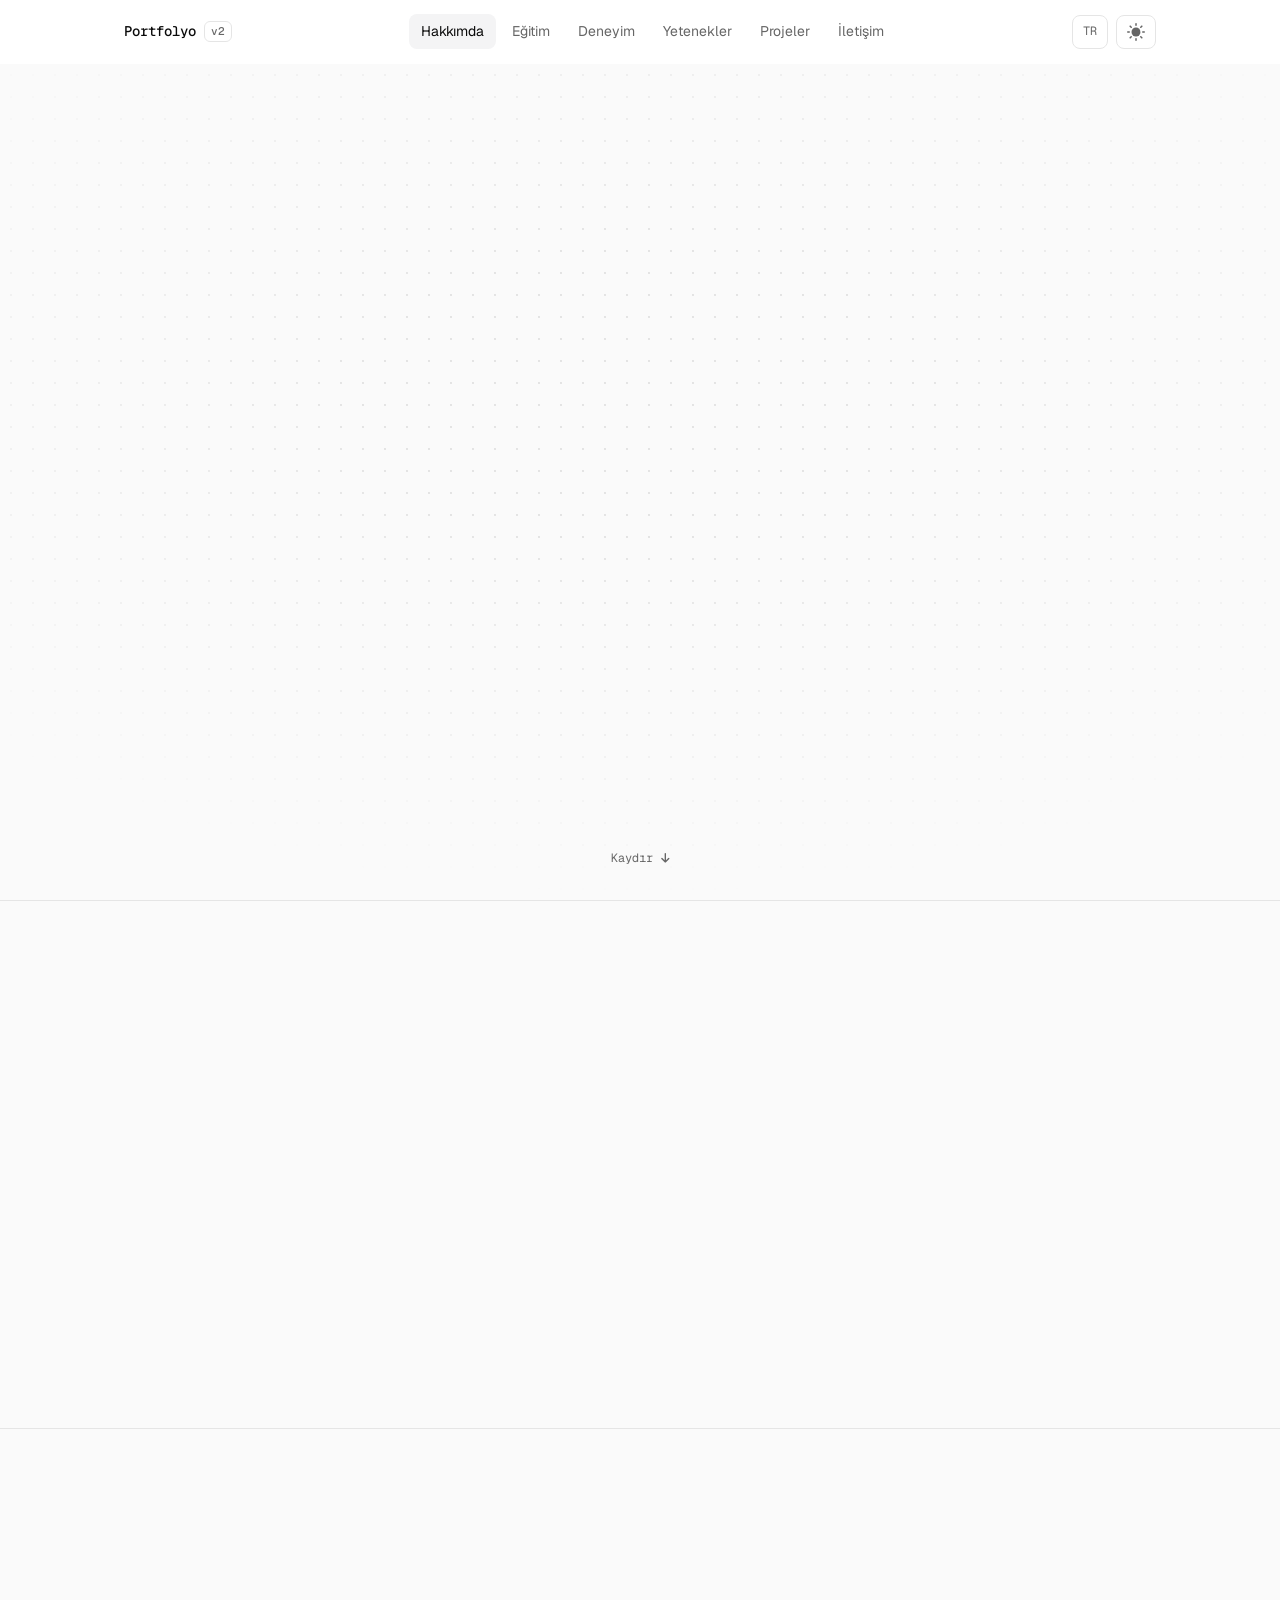
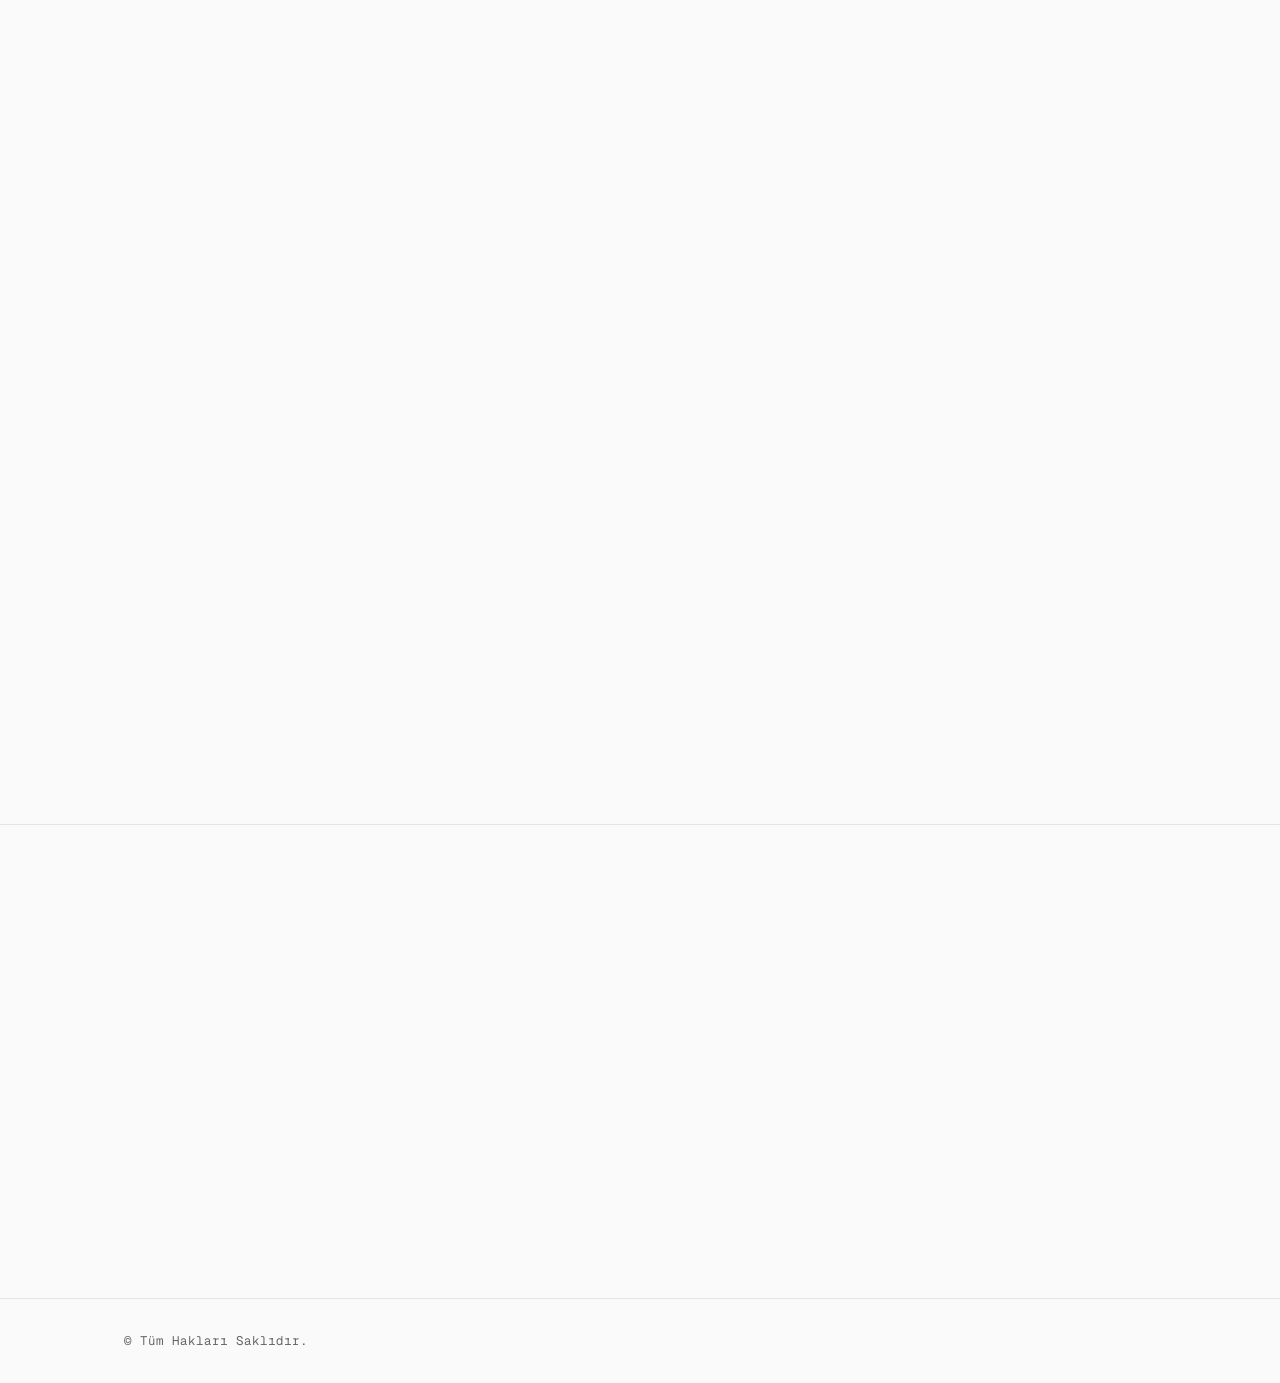
==== commit 74b35d09: "Redesign portfolio with minimal modern layout; move previous design to v1/ - New minimal design: Gei" ====
--- a/index.html
+++ b/index.html
@@ -4,35 +4,50 @@
     <meta charset="UTF-8">
     <meta name="viewport" content="width=device-width, initial-scale=1.0">
     <title data-tr="İbrahim Mert'in Portfolyosu" data-en="İbrahim Mert's Portfolio">İbrahim Mert'in Portfolyosu</title>
+    <script>
+        // Tema ve animasyon sınıfını sayfa çizilmeden uygula (flash olmasın)
+        (function () {
+            var root = document.documentElement;
+            root.classList.add('js');
+            var stored = null;
+            try { stored = localStorage.getItem('theme-preference'); } catch (e) {}
+            root.setAttribute('data-theme', stored || 'dark');
+        })();
+    </script>
+    <link rel="preconnect" href="https://fonts.googleapis.com">
+    <link rel="preconnect" href="https://fonts.gstatic.com" crossorigin>
+    <link href="https://fonts.googleapis.com/css2?family=Geist:wght@400;500;600;700&family=Geist+Mono:wght@400;500&display=swap" rel="stylesheet">
+    <link rel="stylesheet" href="https://cdnjs.cloudflare.com/ajax/libs/font-awesome/6.5.1/css/all.min.css">
     <link rel="stylesheet" href="assets/css/style.css">
-    <link rel="stylesheet" href="https://cdnjs.cloudflare.com/ajax/libs/font-awesome/6.5.1/css/all.min.css">
-    <link href="https://fonts.googleapis.com/css2?family=Poppins:wght@300;400;500;600;700&display=swap" rel="stylesheet">
-        <link href="https://fonts.googleapis.com/css2?family=Material+Symbols+Outlined:opsz,wght,FILL,GRAD@24,400,0,0" rel="stylesheet" />
 </head>
 <body>
-    <nav class="navbar navbar-modern">
+    <nav class="navbar">
         <div class="container navbar-inner">
-            <span class="logo-link"><span data-tr="Portfolyo" data-en="Portfolio">Portfolyo</span> <a href="https://imsurme.github.io/portfolio-v1/" class="logo-v2" title="Portfolyo V1">v2</a></span>
-            <div class="nav-container">
-                <ul class="nav-links">
-                    <li style="--i:0"><a href="#hakkimda" data-tr="Hakkımda" data-en="About">Hakkımda</a></li>
-                    <li style="--i:1"><a href="#egitim" data-tr="Eğitim" data-en="Education">Eğitim</a></li>
-                    <li style="--i:2"><a href="#deneyim" data-tr="Deneyim" data-en="Experience">Deneyim</a></li>
-                    <li style="--i:3"><a href="#yetenekler" data-tr="Yetenekler" data-en="Skills">Yetenekler</a></li>
-                    <li style="--i:4"><a href="#projeler" data-tr="Projeler" data-en="Projects">Projeler</a></li>
-                    <li style="--i:5"><a href="#iletisim" data-tr="İletişim" data-en="Contact">İletişim</a></li>
-                </ul>
-                <button onclick="toggleLanguage()" class="lang-btn desktop-lang" aria-label="Dil seçici">
+            <span class="logo-link">
+                <span data-tr="Portfolyo" data-en="Portfolio">Portfolyo</span>
+                <a href="v1/index.html" class="logo-v2" title="Portfolyo V1">v2</a>
+            </span>
+
+            <ul class="nav-links">
+                <li><a href="#hakkimda" data-tr="Hakkımda" data-en="About">Hakkımda</a></li>
+                <li><a href="#egitim" data-tr="Eğitim" data-en="Education">Eğitim</a></li>
+                <li><a href="#deneyim" data-tr="Deneyim" data-en="Experience">Deneyim</a></li>
+                <li><a href="#yetenekler" data-tr="Yetenekler" data-en="Skills">Yetenekler</a></li>
+                <li><a href="#projeler" data-tr="Projeler" data-en="Projects">Projeler</a></li>
+                <li><a href="#iletisim" data-tr="İletişim" data-en="Contact">İletişim</a></li>
+            </ul>
+
+            <div class="nav-actions">
+                <button type="button" onclick="toggleLanguage()" class="icon-btn lang-btn" aria-label="Dil seçici">
                     <span class="current-lang">TR</span>
-                    <i class="fas fa-globe lang-icon"></i>
                 </button>
-                <button class="theme-toggle desktop-theme" title="Toggles light & dark" aria-label="auto" aria-live="polite">
-                    <svg class="sun-and-moon" aria-hidden="true" width="24" height="24" viewBox="0 0 24 24">
-                        <mask class="moon" id="moon-mask-desktop">
+                <button type="button" class="icon-btn theme-toggle" title="Toggles light & dark" aria-label="dark" aria-live="polite">
+                    <svg class="sun-and-moon" aria-hidden="true" width="18" height="18" viewBox="0 0 24 24">
+                        <mask class="moon" id="moon-mask">
                             <rect x="0" y="0" width="100%" height="100%" fill="white" />
                             <circle cx="24" cy="10" r="6" fill="black" />
                         </mask>
-                        <circle class="sun" cx="12" cy="12" r="6" mask="url(#moon-mask-desktop)" fill="currentColor" />
+                        <circle class="sun" cx="12" cy="12" r="6" mask="url(#moon-mask)" fill="currentColor" />
                         <g class="sun-beams" stroke="currentColor">
                             <line x1="12" y1="1" x2="12" y2="3" />
                             <line x1="12" y1="21" x2="12" y2="23" />
@@ -45,33 +60,7 @@
                         </g>
                     </svg>
                 </button>
-            </div>
-            <div class="mobile-controls">
-                <button onclick="toggleLanguage()" class="lang-btn mobile-lang" aria-label="Dil seçici">
-                    <span class="current-lang">TR</span>
-                    <i class="fas fa-globe lang-icon"></i>
-                </button>
-                <button class="theme-toggle mobile-theme" title="Toggles light & dark" aria-label="auto" aria-live="polite">
-                    <svg class="sun-and-moon" aria-hidden="true" width="24" height="24" viewBox="0 0 24 24">
-                        <mask class="moon" id="moon-mask-mobile">
-                            <rect x="0" y="0" width="100%" height="100%" fill="white" />
-                            <circle cx="24" cy="10" r="6" fill="black" />
-                        </mask>
-                        <circle class="sun" cx="12" cy="12" r="6" mask="url(#moon-mask-mobile)" fill="currentColor" />
-                        <g class="sun-beams" stroke="currentColor">
-                            <line x1="12" y1="1" x2="12" y2="3" />
-                            <line x1="12" y1="21" x2="12" y2="23" />
-                            <line x1="4.22" y1="4.22" x2="5.64" y2="5.64" />
-                            <line x1="18.36" y1="18.36" x2="19.78" y2="19.78" />
-                            <line x1="1" y1="12" x2="3" y2="12" />
-                            <line x1="21" y1="12" x2="23" y2="12" />
-                            <line x1="4.22" y1="19.78" x2="5.64" y2="18.36" />
-                            <line x1="18.36" y1="5.64" x2="19.78" y2="4.22" />
-                        </g>
-                    </svg>
-                </button>
-                <button class="hamburger-menu" onclick="toggleMenu()">
-                    <span class="hamburger-line"></span>
+                <button type="button" class="icon-btn hamburger-menu" onclick="toggleMenu()" aria-label="Menü">
                     <span class="hamburger-line"></span>
                     <span class="hamburger-line"></span>
                 </button>
@@ -79,370 +68,353 @@
         </div>
     </nav>
 
-    <div class="hero-education-wrap">
-        <section id="hakkimda" class="hero hero-modern">
-            <div class="hero-blob hero-blob--top"></div>
-            <div class="hero-blob hero-blob--bottom" aria-hidden="true"></div>
-            <div class="container hero-container">
-            <div class="hero-grid">
-                <div class="hero-intro">
-                    <h1 class="hero-title">
-                        <span class="hero-greeting hero-anim" data-tr="Merhaba, ben" data-en="Hello, I'm">Merhaba, ben</span>
-                        <br>
-                        <span class="hero-title-name hero-anim hero-anim-name"><span class="typewriter" data-text="İbrahim Mert Sürme!">İbrahim Mert Sürme!</span></span>
+    <main>
+        <!-- Hakkımda -->
+        <section id="hakkimda" class="hero">
+            <div class="container hero-inner">
+                <div class="hero-text">
+                    <p class="hero-subtitle reveal">
+                        <i class="fas fa-tag hero-subtitle-icon" aria-hidden="true"></i>
+                        <span data-tr="Bilgisayar Mühendisliği Son Sınıf Öğrencisi" data-en="Senior Computer Engineering Student">Bilgisayar Mühendisliği Son Sınıf Öğrencisi</span>
+                    </p>
+                    <h1 class="hero-title reveal">
+                        <span class="hero-greeting" data-tr="Merhaba, ben" data-en="Hello, I'm">Merhaba, ben</span>
+                        <span class="hero-name"><span class="typewriter" data-text="İbrahim Mert Sürme!">İbrahim Mert Sürme!</span></span>
                     </h1>
-                </div>
-                <div class="hero-visual-col hero-anim">
-                    <div class="hero-visual-bg" aria-hidden="true"></div>
-                    <div class="hero-avatar-wrap">
-                        <div class="hero-avatar-ring">
-                            <div class="hero-avatar-inner">
-                                <img src="assets/images/pp.jpeg" alt="Profil Fotoğrafı" />
-                            </div>
-                        </div>
-                        <button type="button" class="hero-avatar-badge hero-terminal-trigger" aria-label="Terminali aç">
-                            <i class="fas fa-terminal"></i>
-                        </button>
-                    </div>
-                </div>
-                <div class="hero-text-rest hero-anim">
-                    <p class="hero-subtitle" data-tr="Bilgisayar Mühendisliği Son Sınıf Öğrencisi" data-en="Senior Computer Engineering Student">Bilgisayar Mühendisliği Son Sınıf Öğrencisi</p>
-                    <p class="hero-desc" data-tr="22 yaşındayım ve İstanbul Teknik Üniversitesi'nde Bilgisayar Mühendisliği 4. sınıf öğrencisiyim. Genellikle web geliştirme, veritabanları ve yapay zeka ile ilgileniyorum ve bu alanda projeler üretmeye çalışıyorum." data-en="I am 22 years old and a 4th-year Computer Engineering student at Istanbul Technical University. I am mainly interested in web development, databases, and artificial intelligence, and I try to develop projects in these areas.">22 yaşındayım ve İstanbul Teknik Üniversitesi'nde Bilgisayar Mühendisliği 4. sınıf öğrencisiyim. Genellikle web geliştirme, veritabanları ve yapay zeka ile ilgileniyorum ve bu alanda projeler üretmeye çalışıyorum.</p>
-                    <div class="hero-cta">
-                        <a href="#iletisim" class="btn-hero btn-hero--primary">
+                    <p class="hero-desc reveal" data-tr="22 yaşındayım ve İstanbul Teknik Üniversitesi'nde Bilgisayar Mühendisliği 4. sınıf öğrencisiyim. Genellikle web geliştirme, veritabanları ve yapay zeka ile ilgileniyorum ve bu alanda projeler üretmeye çalışıyorum." data-en="I am 22 years old and a 4th-year Computer Engineering student at Istanbul Technical University. I am mainly interested in web development, databases, and artificial intelligence, and I try to develop projects in these areas.">22 yaşındayım ve İstanbul Teknik Üniversitesi'nde Bilgisayar Mühendisliği 4. sınıf öğrencisiyim. Genellikle web geliştirme, veritabanları ve yapay zeka ile ilgileniyorum ve bu alanda projeler üretmeye çalışıyorum.</p>
+                    <div class="hero-cta reveal">
+                        <a href="#iletisim" class="btn btn-primary">
                             <span data-tr="Benimle İletişime Geç" data-en="Contact Me">Benimle İletişime Geç</span>
                             <i class="fas fa-arrow-right" aria-hidden="true"></i>
                         </a>
-                        <a href="assets/docs/cv.pdf" download="ibrahim_mert_surme_cv.pdf" class="btn-hero btn-hero--secondary">
+                        <a href="assets/docs/cv.pdf" download="ibrahim_mert_surme_cv.pdf" class="btn">
                             <span data-tr="CV İndir" data-en="Download CV">CV İndir</span>
                             <i class="fas fa-download" aria-hidden="true"></i>
                         </a>
                     </div>
                 </div>
-            </div>
-        </div>
-        <a href="#egitim" class="hero-scroll-hint hero-anim hero-anim-scroll" aria-label="Aşağı kaydır">
-            <span class="hero-scroll-text" data-tr="Kaydır" data-en="Scroll">Kaydır</span>
-            <div class="hero-scroll-dot"></div>
-        </a>
-        </section>
-
-        <section id="egitim" class="education education-timeline">
-        <div class="education-blob education-blob--1"></div>
-        <div class="education-blob education-blob--2"></div>
-        <div class="education-blob education-blob--3"></div>
-        <div class="container education-container">
-            <header class="education-header">
-                <h2 class="education-title-simple" data-tr="Eğitim" data-en="Education">Eğitim</h2>
-            </header>
-            <div class="timeline-line">
-                <div class="timeline-item timeline-item--left">
-                    <span class="timeline-dot timeline-dot--primary" aria-hidden="true"></span>
-                    <div class="timeline-card-wrap">
-                        <div class="edu-card edu-card--primary">
-                            <span class="edu-card-accent edu-card-accent--br"></span>
-                            <div class="edu-card-inner">
-                                <span class="edu-date-tag" data-tr="2022 - Devam Ediyor" data-en="2022 - Present">2022 - Devam Ediyor</span>
-                                <h3 class="edu-card-title" data-tr="Bilgisayar Mühendisliği" data-en="Computer Engineering">Bilgisayar Mühendisliği</h3>
-                                <p class="edu-card-desc" data-tr="GNO: 3.16/4.00" data-en="GPA: 3.16/4.00">GNO: 3.16/4.00</p>
-                                <div class="edu-card-school">
-                                    <img src="assets/images/itu-logo.png" alt="" class="edu-card-logo" width="48" height="48">
-                                    <span data-tr="İstanbul Teknik Üniversitesi" data-en="Istanbul Technical University">İstanbul Teknik Üniversitesi</span>
-                                </div>
-                            </div>
-                        </div>
-                    </div>
-                </div>
-                <div class="timeline-item timeline-item--right">
-                    <span class="timeline-dot timeline-dot--rose" aria-hidden="true"></span>
-                    <div class="timeline-card-wrap">
-                        <div class="edu-card edu-card--rose">
-                            <span class="edu-card-accent edu-card-accent--tl"></span>
-                            <div class="edu-card-inner">
-                                <span class="edu-date-tag edu-date-tag--rose" data-tr="2017 - 2021" data-en="2017 - 2021">2017 - 2021</span>
-                                <h3 class="edu-card-title" data-tr="Batman Fen Lisesi" data-en="Batman Science High School">Batman Fen Lisesi</h3>
-                                <p class="edu-card-desc" data-tr="GNO: 97.9/100" data-en="GPA: 97.9/100">GNO: 97.9/100</p>
-                            </div>
-                        </div>
-                    </div>
-                </div>
-            </div>
-        </div>
-        </section>
-    </div>
-
-    <section id="deneyim" class="experience experience-modern">
-        <div class="container experience-container">
-            <header class="experience-header">
-                <h2 class="experience-title-simple" data-tr="Deneyim" data-en="Experience">Deneyim</h2>
-            </header>
-            <div class="experience-grid">
-                <article class="exp-card">
-                    <span class="exp-card-accent" aria-hidden="true"></span>
-                    <div class="exp-card-top">
-                        <div class="exp-card-company">
-                            <a href="https://www.intertech.com.tr/" target="_blank" rel="noopener noreferrer" class="exp-card-logo-wrap">
-                                <img src="assets/images/intertech-logo.svg" alt="Intertech" class="exp-card-logo">
-                            </a>
-                            <div>
-                                <h3 class="exp-card-company-name" data-tr="Intertech Bilgi Teknolojileri" data-en="Intertech Information Technologies">Intertech Bilgi Teknolojileri</h3>
-                                <p class="exp-card-location" data-tr="Türkiye" data-en="Turkey">Türkiye</p>
-                            </div>
-                        </div>
-                        <span class="exp-date-tag" data-tr="Ağustos – Eylül 2025" data-en="Aug – Sep 2025">Ağustos – Eylül 2025</span>
-                    </div>
-                    <h4 class="exp-card-role" data-tr="Yazılım Mühendisliği Stajyeri" data-en="Software Engineer Intern">Yazılım Mühendisliği Stajyeri</h4>
-                    <ul class="exp-card-list">
-                        <li>
-                            <i class="fas fa-check-circle exp-card-icon" aria-hidden="true"></i>
-                            <span data-tr="InterChat (LLM odaklı akıllı bankacılık asistanı) geliştirmesinde yer aldım." data-en="Contributed to InterChat, an LLM-centric smart banking assistant.">InterChat (LLM odaklı akıllı bankacılık asistanı) geliştirmesinde yer aldım.</span>
-                        </li>
-                        <li>
-                            <i class="fas fa-check-circle exp-card-icon" aria-hidden="true"></i>
-                            <span data-tr="React + Vite ile bileşen tabanlı, responsive arayüzler geliştirdim." data-en="Built component-based, responsive UIs with React + Vite.">React + Vite ile bileşen tabanlı, responsive arayüzler geliştirdim.</span>
-                        </li>
-                        <li>
-                            <i class="fas fa-check-circle exp-card-icon" aria-hidden="true"></i>
-                            <span data-tr="FastAPI, JWT kimlik doğrulama ve LangChain + MCP ile araç orkestrasyonu üzerinde çalıştım." data-en="Worked on FastAPI, JWT auth, and LangChain + MCP tool orchestration.">FastAPI, JWT kimlik doğrulama ve LangChain + MCP ile araç orkestrasyonu üzerinde çalıştım.</span>
-                        </li>
-                    </ul>
-                    <div class="exp-card-tech">
-                        <span class="exp-tech-tag">Python (FastAPI)</span>
-                        <span class="exp-tech-tag">React</span>
-                        <span class="exp-tech-tag">SQLite</span>
-                        <span class="exp-tech-tag">LangChain</span>
-                        <span class="exp-tech-tag">LangGraph</span>
-                        <span class="exp-tech-tag">Docker</span>
-                    </div>
-                    <div class="exp-card-links">
-                        <a href="https://github.com/imSurme/interchat-banking-assistant" target="_blank" rel="noopener noreferrer" class="exp-card-btn">
-                            GitHub <i class="fas fa-external-link-alt"></i>
-                        </a>
-                    </div>
-                </article>
-            </div>
-        </div>
-    </section>
-
-    <section id="yetenekler" class="skills skills-modern">
-        <div class="skills-blob skills-blob--1" aria-hidden="true"></div>
-        <div class="skills-blob skills-blob--2" aria-hidden="true"></div>
-        <div class="skills-blob skills-blob--3" aria-hidden="true"></div>
-        <div class="container skills-container">
-            <header class="skills-header">
-                <h2 class="skills-title-simple" data-tr="Yeteneklerim" data-en="My Skills">Yeteneklerim</h2>
-            </header>
-            <div class="skills-grid">
-                <div class="skill-card">
-                    <span class="skill-card-glow" aria-hidden="true"></span>
-                    <div class="skill-card-inner">
-                        <div class="skill-icon-wrap">
-                            <svg class="skill-ring" viewBox="0 0 96 96" aria-hidden="true">
-                                <circle class="skill-ring-bg" cx="48" cy="48" r="40" fill="none" stroke="currentColor" stroke-width="6"/>
-                                <circle class="skill-ring-fill" cx="48" cy="48" r="40" fill="none" stroke="currentColor" stroke-width="6" stroke-dasharray="251.2" stroke-dashoffset="50"/>
-                            </svg>
-                            <i class="fas fa-code skill-icon" aria-hidden="true"></i>
-                        </div>
-                        <h3 data-tr="Programlama" data-en="Programming">Programlama</h3>
-                        <p>C, C++, Python</p>
-                    </div>
-                </div>
-                <div class="skill-card">
-                    <span class="skill-card-glow" aria-hidden="true"></span>
-                    <div class="skill-card-inner">
-                        <div class="skill-icon-wrap">
-                            <svg class="skill-ring" viewBox="0 0 96 96" aria-hidden="true">
-                                <circle class="skill-ring-bg" cx="48" cy="48" r="40" fill="none" stroke="currentColor" stroke-width="6"/>
-                                <circle class="skill-ring-fill skill-ring-fill--blue" cx="48" cy="48" r="40" fill="none" stroke="currentColor" stroke-width="6" stroke-dasharray="251.2" stroke-dashoffset="45"/>
-                            </svg>
-                            <i class="fas fa-globe skill-icon" aria-hidden="true"></i>
-                        </div>
-                        <h3 data-tr="Web Geliştirme" data-en="Web Development">Web Geliştirme</h3>
-                        <p>HTML, CSS, JavaScript, React</p>
-                    </div>
-                </div>
-                <div class="skill-card">
-                    <span class="skill-card-glow" aria-hidden="true"></span>
-                    <div class="skill-card-inner">
-                        <div class="skill-icon-wrap">
-                            <svg class="skill-ring" viewBox="0 0 96 96" aria-hidden="true">
-                                <circle class="skill-ring-bg" cx="48" cy="48" r="40" fill="none" stroke="currentColor" stroke-width="6"/>
-                                <circle class="skill-ring-fill skill-ring-fill--purple" cx="48" cy="48" r="40" fill="none" stroke="currentColor" stroke-width="6" stroke-dasharray="251.2" stroke-dashoffset="62"/>
-                            </svg>
-                            <i class="fas fa-database skill-icon" aria-hidden="true"></i>
-                        </div>
-                        <h3 data-tr="Veritabanı" data-en="Database">Veritabanı</h3>
-                        <p>MySQL, SQLite</p>
-                    </div>
-                </div>
-                <div class="skill-card">
-                    <span class="skill-card-glow" aria-hidden="true"></span>
-                    <div class="skill-card-inner">
-                        <div class="skill-icon-wrap">
-                            <svg class="skill-ring" viewBox="0 0 96 96" aria-hidden="true">
-                                <circle class="skill-ring-bg" cx="48" cy="48" r="40" fill="none" stroke="currentColor" stroke-width="6"/>
-                                <circle class="skill-ring-fill skill-ring-fill--orange" cx="48" cy="48" r="40" fill="none" stroke="currentColor" stroke-width="6" stroke-dasharray="251.2" stroke-dashoffset="75"/>
-                            </svg>
-                            <i class="fas fa-microchip skill-icon" aria-hidden="true"></i>
-                        </div>
-                        <h3 data-tr="Donanım" data-en="Hardware">Donanım</h3>
-                        <p>Verilog, Assembly</p>
-                    </div>
-                </div>
-            </div>
-        </div>
-    </section>
-
-    <section id="projeler" class="projects projects-modern">
-        <div class="projects-blob projects-blob--1" aria-hidden="true"></div>
-        <div class="projects-blob projects-blob--2" aria-hidden="true"></div>
-        <div class="projects-blob projects-blob--3" aria-hidden="true"></div>
-        <div class="container projects-container">
-            <header class="projects-header">
-                <h2 class="projects-title-simple" data-tr="Projelerim" data-en="My Projects">Projelerim</h2>
-            </header>
-            <div class="projects-carousel">
-                <button class="projects-arrow left" aria-label="Geri">
-                    <i class="fas fa-chevron-left"></i>
-                </button>
-                <div class="projects-track projects-masonry" role="region" aria-label="Projeler listesi">
-                    <article class="project-card" data-category="web">
-                        <div class="project-card-inner">
-                            <div class="project-card-front">
-                                <div class="project-card-image-wrap">
-                                    <img src="assets/images/ss1.png" alt="YemekMetre" class="project-image">
-                                </div>
-                            </div>
-                            <div class="project-card-back">
+
+                <div class="hero-visual reveal">
+                    <div class="hero-avatar">
+                        <img src="assets/images/pp.jpeg" alt="Profil Fotoğrafı">
+                    </div>
+                    <button type="button" class="hero-terminal-trigger" aria-label="Terminali aç">
+                        <i class="fas fa-terminal" aria-hidden="true"></i>
+                        <span class="hero-terminal-cmd">~$ help</span>
+                    </button>
+                </div>
+            </div>
+
+            <a href="#egitim" class="hero-scroll-hint" aria-label="Aşağı kaydır">
+                <span data-tr="Kaydır" data-en="Scroll">Kaydır</span>
+                <i class="fas fa-arrow-down" aria-hidden="true"></i>
+            </a>
+        </section>
+
+        <!-- Eğitim -->
+        <section id="egitim" class="block">
+            <div class="container">
+                <header class="section-head reveal">
+                    <span class="section-index">01</span>
+                    <h2 data-tr="Eğitim" data-en="Education">Eğitim</h2>
+                </header>
+
+                <div class="edu-track reveal">
+                    <div class="edu-line" aria-hidden="true">
+                        <span class="edu-line-fill"></span>
+                        <span class="edu-line-arrow"></span>
+                    </div>
+
+                    <article class="edu-stop">
+                        <span class="edu-dot" aria-hidden="true"></span>
+                        <div class="edu-date"><span data-tr="2017 - 2021" data-en="2017 - 2021">2017 - 2021</span></div>
+                        <div class="edu-card">
+                            <div class="timeline-title-row">
+                                <span class="org-logo org-logo--icon" aria-hidden="true"><i class="fas fa-school"></i></span>
+                                <div>
+                                    <h3 data-tr="Batman Fen Lisesi" data-en="Batman Science High School">Batman Fen Lisesi</h3>
+                                </div>
+                            </div>
+                            <p class="timeline-meta" data-tr="GNO: 97.9/100" data-en="GPA: 97.9/100">GNO: 97.9/100</p>
+                        </div>
+                    </article>
+
+                    <article class="edu-stop edu-stop--current">
+                        <span class="edu-dot" aria-hidden="true"></span>
+                        <div class="edu-date"><span data-tr="2022 - Devam Ediyor" data-en="2022 - Present">2022 - Devam Ediyor</span></div>
+                        <div class="edu-card">
+                            <div class="timeline-title-row">
+                                <img src="assets/images/itu-logo.png" alt="" class="org-logo" width="40" height="40">
+                                <div>
+                                    <h3 data-tr="Bilgisayar Mühendisliği" data-en="Computer Engineering">Bilgisayar Mühendisliği</h3>
+                                    <p class="timeline-org" data-tr="İstanbul Teknik Üniversitesi" data-en="Istanbul Technical University">İstanbul Teknik Üniversitesi</p>
+                                </div>
+                            </div>
+                            <p class="timeline-meta" data-tr="GNO: 3.16/4.00" data-en="GPA: 3.16/4.00">GNO: 3.16/4.00</p>
+                        </div>
+                    </article>
+                </div>
+            </div>
+        </section>
+
+        <!-- Deneyim -->
+        <section id="deneyim" class="block">
+            <div class="container">
+                <header class="section-head reveal">
+                    <span class="section-index">02</span>
+                    <h2 data-tr="Deneyim" data-en="Experience">Deneyim</h2>
+                </header>
+
+                <div class="timeline">
+                    <article class="timeline-row reveal">
+                        <div class="timeline-date"><span data-tr="Ağustos – Eylül 2025" data-en="Aug – Sep 2025">Ağustos – Eylül 2025</span></div>
+                        <div class="timeline-body">
+                            <div class="timeline-title-row">
+                                <a href="https://www.intertech.com.tr/" target="_blank" rel="noopener noreferrer" class="org-logo org-logo--link">
+                                    <img src="assets/images/intertech-logo.svg" alt="Intertech">
+                                </a>
+                                <div>
+                                    <h3 data-tr="Yazılım Mühendisliği Stajyeri" data-en="Software Engineer Intern">Yazılım Mühendisliği Stajyeri</h3>
+                                    <p class="timeline-org">
+                                        <span data-tr="Intertech Bilgi Teknolojileri" data-en="Intertech Information Technologies">Intertech Bilgi Teknolojileri</span>
+                                        <span class="dot-sep" aria-hidden="true">·</span>
+                                        <span data-tr="Türkiye" data-en="Turkey">Türkiye</span>
+                                    </p>
+                                </div>
+                            </div>
+                            <ul class="bullet-list">
+                                <li><span data-tr="InterChat (LLM odaklı akıllı bankacılık asistanı) geliştirmesinde yer aldım." data-en="Contributed to InterChat, an LLM-centric smart banking assistant.">InterChat (LLM odaklı akıllı bankacılık asistanı) geliştirmesinde yer aldım.</span></li>
+                                <li><span data-tr="React + Vite ile bileşen tabanlı, responsive arayüzler geliştirdim." data-en="Built component-based, responsive UIs with React + Vite.">React + Vite ile bileşen tabanlı, responsive arayüzler geliştirdim.</span></li>
+                                <li><span data-tr="FastAPI, JWT kimlik doğrulama ve LangChain + MCP ile araç orkestrasyonu üzerinde çalıştım." data-en="Worked on FastAPI, JWT auth, and LangChain + MCP tool orchestration.">FastAPI, JWT kimlik doğrulama ve LangChain + MCP ile araç orkestrasyonu üzerinde çalıştım.</span></li>
+                            </ul>
+                            <div class="tags">
+                                <span class="tag">Python (FastAPI)</span>
+                                <span class="tag">React</span>
+                                <span class="tag">SQLite</span>
+                                <span class="tag">LangChain</span>
+                                <span class="tag">LangGraph</span>
+                                <span class="tag">Docker</span>
+                            </div>
+                            <div class="row-links">
+                                <a href="https://github.com/imSurme/interchat-banking-assistant" target="_blank" rel="noopener noreferrer" class="link-chip">
+                                    <i class="fab fa-github" aria-hidden="true"></i> GitHub <span aria-hidden="true">↗</span>
+                                </a>
+                            </div>
+                        </div>
+                    </article>
+                </div>
+            </div>
+        </section>
+
+        <!-- Yetenekler -->
+        <section id="yetenekler" class="block">
+            <div class="container">
+                <header class="section-head reveal">
+                    <span class="section-index">03</span>
+                    <h2 data-tr="Yeteneklerim" data-en="My Skills">Yeteneklerim</h2>
+                </header>
+
+                <div class="skills-grid reveal">
+                    <div class="skill-group">
+                        <div class="skill-group-head">
+                            <i class="fas fa-code" aria-hidden="true"></i>
+                            <h3 data-tr="Programlama" data-en="Programming">Programlama</h3>
+                        </div>
+                        <div class="tags">
+                            <span class="tag">C</span><span class="tag">C++</span><span class="tag">Python</span>
+                        </div>
+                    </div>
+                    <div class="skill-group">
+                        <div class="skill-group-head">
+                            <i class="fas fa-globe" aria-hidden="true"></i>
+                            <h3 data-tr="Web Geliştirme" data-en="Web Development">Web Geliştirme</h3>
+                        </div>
+                        <div class="tags">
+                            <span class="tag">HTML</span><span class="tag">CSS</span><span class="tag">JavaScript</span><span class="tag">React</span>
+                        </div>
+                    </div>
+                    <div class="skill-group">
+                        <div class="skill-group-head">
+                            <i class="fas fa-database" aria-hidden="true"></i>
+                            <h3 data-tr="Veritabanı" data-en="Database">Veritabanı</h3>
+                        </div>
+                        <div class="tags">
+                            <span class="tag">MySQL</span><span class="tag">SQLite</span>
+                        </div>
+                    </div>
+                    <div class="skill-group">
+                        <div class="skill-group-head">
+                            <i class="fas fa-microchip" aria-hidden="true"></i>
+                            <h3 data-tr="Donanım" data-en="Hardware">Donanım</h3>
+                        </div>
+                        <div class="tags">
+                            <span class="tag">Verilog</span><span class="tag">Assembly</span>
+                        </div>
+                    </div>
+                </div>
+            </div>
+        </section>
+
+        <!-- Projeler -->
+        <section id="projeler" class="block">
+            <div class="container">
+                <header class="section-head reveal">
+                    <span class="section-index">04</span>
+                    <h2 data-tr="Projelerim" data-en="My Projects">Projelerim</h2>
+                </header>
+
+                <div class="projects-grid">
+                    <div class="projects-col">
+                        <article class="project-card reveal" style="--order:1">
+                            <div class="project-shot">
+                                <img src="assets/images/ss1.png" alt="YemekMetre" class="project-image" loading="lazy">
+                            </div>
+                            <div class="project-body">
                                 <div class="project-header">
                                     <img src="assets/images/yemekmetre-logo.svg" alt="" class="project-logo">
                                     <h3 data-tr="YemekMetre - İTÜ Yemek Takip Sistemi" data-en="YemekMetre - ITU Food Tracking System">YemekMetre - İTÜ Yemek Takip Sistemi</h3>
                                 </div>
-                                <p data-tr="İTÜ öğrencileri için geliştirilmiş, yemek menüsü takip ve değerlendirme platformu." data-en="A food menu tracking and rating platform developed for ITU students.">İTÜ öğrencileri için geliştirilmiş, yemek menüsü takip ve değerlendirme platformu.</p>
-                                <div class="project-tech">
-                                    <span class="tech-item">HTML</span>
-                                    <span class="tech-item">CSS</span>
-                                    <span class="tech-item">JavaScript</span>
-                                    <span class="tech-item">Python (Flask)</span>
-                                    <span class="tech-item">Supabase</span>
-                                </div>
-                                <div class="project-links">
-                                    <a href="https://ituyemekmetre.com" target="_blank" class="btn small">Demo <i class="fas fa-external-link-alt"></i></a>
-                                </div>
-                            </div>
-                        </div>
-                    </article>
-                    <article class="project-card" data-category="fullstack">
-                        <div class="project-card-inner">
-                            <div class="project-card-front">
-                                <div class="project-card-image-wrap">
-                                    <img src="assets/images/ss4.png" alt="InterChat" class="project-image">
-                                </div>
-                            </div>
-                            <div class="project-card-back">
+                                <p class="project-desc" data-tr="İTÜ öğrencileri için geliştirilmiş, yemek menüsü takip ve değerlendirme platformu." data-en="A food menu tracking and rating platform developed for ITU students.">İTÜ öğrencileri için geliştirilmiş, yemek menüsü takip ve değerlendirme platformu.</p>
+                                <div class="tags">
+                                    <span class="tag">HTML</span>
+                                    <span class="tag">CSS</span>
+                                    <span class="tag">JavaScript</span>
+                                    <span class="tag">Python (Flask)</span>
+                                    <span class="tag">Supabase</span>
+                                </div>
+                                <div class="row-links">
+                                    <a href="https://ituyemekmetre.com" target="_blank" rel="noopener" class="link-chip">Demo <span aria-hidden="true">↗</span></a>
+                                </div>
+                            </div>
+                        </article>
+                        <article class="project-card reveal" style="--order:4">
+                            <div class="project-shot">
+                                <img src="assets/images/ss2.png" alt="Restoran Yönetim Sistemi" class="project-image" loading="lazy">
+                            </div>
+                            <div class="project-body">
+                                <div class="project-header">
+                                    <img src="assets/images/logo.png" alt="" class="project-logo">
+                                    <h3 data-tr="Restoran Yönetim Sistemi" data-en="Restaurant Management System">Restoran Yönetim Sistemi</h3>
+                                </div>
+                                <p class="project-desc" data-tr="Restoranlar için yönetim ve sipariş takibi yapabilecekleri bir platform." data-en="A management and order tracking platform for restaurants.">Restoranlar için yönetim ve sipariş takibi yapabilecekleri bir platform.</p>
+                                <div class="tags">
+                                    <span class="tag">HTML</span>
+                                    <span class="tag">CSS</span>
+                                    <span class="tag">JavaScript</span>
+                                    <span class="tag">Python (Flask)</span>
+                                    <span class="tag">MySQL</span>
+                                </div>
+                                <div class="row-links">
+                                    <a href="https://github.com/imSurme/FDManagementSystem" target="_blank" rel="noopener" class="link-chip"><i class="fab fa-github" aria-hidden="true"></i> GitHub <span aria-hidden="true">↗</span></a>
+                                </div>
+                            </div>
+                        </article>
+                    </div>
+                    <div class="projects-col">
+                        <article class="project-card reveal" style="--order:2">
+                            <div class="project-shot">
+                                <img src="assets/images/ss4.png" alt="InterChat" class="project-image" loading="lazy">
+                            </div>
+                            <div class="project-body">
                                 <div class="project-header">
                                     <img src="assets/images/interchat-logo.jpg" alt="" class="project-logo">
                                     <h3 data-tr="InterChat - Akıllı Bankacılık Asistanı" data-en="InterChat - Smart Banking Assistant">InterChat - Akıllı Bankacılık Asistanı</h3>
                                 </div>
-                                <p data-tr="Yapay zeka destekli, güvenli bankacılık asistanı. Hesap yönetimi, transfer, döviz/faiz, yatırım ve daha fazlası." data-en="AI‑powered, secure banking assistant. Accounts, transfers, FX/interest, investments and more.">Yapay zeka destekli, güvenli bankacılık asistanı.</p>
-                                <div class="project-tech">
-                                    <span class="tech-item">FastAPI</span>
-                                    <span class="tech-item">React</span>
-                                    <span class="tech-item">SQLite</span>
-                                    <span class="tech-item">LangChain</span>
-                                </div>
-                                <div class="project-links">
-                                    <a href="https://github.com/imSurme/interchat-banking-assistant" target="_blank" class="btn small">GitHub <i class="fas fa-external-link-alt"></i></a>
-                                </div>
+                                <p class="project-desc" data-tr="Yapay zeka destekli, güvenli bankacılık asistanı. Hesap yönetimi, transfer, döviz/faiz, yatırım ve daha fazlası." data-en="AI‑powered, secure banking assistant. Accounts, transfers, FX/interest, investments and more.">Yapay zeka destekli, güvenli bankacılık asistanı. Hesap yönetimi, transfer, döviz/faiz, yatırım ve daha fazlası.</p>
+                                <div class="tags">
+                                    <span class="tag">FastAPI</span>
+                                    <span class="tag">React</span>
+                                    <span class="tag">SQLite</span>
+                                    <span class="tag">LangChain</span>
+                                </div>
+                                <div class="row-links">
+                                    <a href="https://github.com/imSurme/interchat-banking-assistant" target="_blank" rel="noopener" class="link-chip"><i class="fab fa-github" aria-hidden="true"></i> GitHub <span aria-hidden="true">↗</span></a>
+                                </div>
+                            </div>
+                        </article>
+                        <article class="project-card project-card--stretch reveal" style="--order:3">
+                            <div class="project-shot project-shot--triple">
+                                <img src="assets/images/ss5.png" alt="Modern Shopping App 1" class="project-image" loading="lazy">
+                                <img src="assets/images/ss6.png" alt="Modern Shopping App 2" class="project-image" loading="lazy">
+                                <img src="assets/images/ss7.png" alt="Modern Shopping App 3" class="project-image" loading="lazy">
+                            </div>
+                            <div class="project-body">
+                                <div class="project-header">
+                                    <span class="project-logo project-logo--icon" aria-hidden="true"><i class="fas fa-bag-shopping"></i></span>
+                                    <h3 data-tr="Modern Shopping App" data-en="Modern Shopping App">Modern Shopping App</h3>
+                                </div>
+                                <p class="project-desc" data-tr="Demo alışveriş web uygulaması. Ürün kataloğu, sepet, çok adımlı ödeme simülasyonu." data-en="Demo shopping web app. Product catalog, cart, multi-step checkout.">Demo alışveriş web uygulaması. Ürün kataloğu, sepet, çok adımlı ödeme simülasyonu.</p>
+                                <div class="tags">
+                                    <span class="tag">HTML</span>
+                                    <span class="tag">CSS</span>
+                                    <span class="tag">JavaScript</span>
+                                </div>
+                                <div class="row-links">
+                                    <a href="https://imsurme.github.io/shoppping-app/" target="_blank" rel="noopener" class="link-chip">Demo <span aria-hidden="true">↗</span></a>
+                                    <a href="https://github.com/imSurme/shoppping-app" target="_blank" rel="noopener" class="link-chip"><i class="fab fa-github" aria-hidden="true"></i> GitHub <span aria-hidden="true">↗</span></a>
+                                </div>
+                            </div>
+                        </article>
+                    </div>
+                    <article class="project-card project-card--wide reveal" style="--order:5">
+                        <div class="project-shot">
+                            <img src="assets/images/ss3.png" alt="Tweet Battle" class="project-image" loading="lazy">
+                        </div>
+                        <div class="project-body">
+                            <div class="project-header">
+                                <span class="project-logo project-logo--icon project-logo--swords" aria-hidden="true"><svg viewBox="0 0 24 24" width="16" height="16" fill="none" stroke="currentColor" stroke-width="2.2" stroke-linecap="round" stroke-linejoin="round"><polyline points="14.5 17.5 3 6 3 3 6 3 17.5 14.5"/><line x1="13" y1="19" x2="19" y2="13"/><line x1="16" y1="16" x2="20" y2="20"/><line x1="19" y1="21" x2="21" y2="19"/><polyline points="14.5 6.5 18 3 21 3 21 6 17.5 9.5"/><line x1="5" y1="14" x2="9" y2="18"/><line x1="7" y1="17" x2="4" y2="20"/><line x1="3" y1="19" x2="5" y2="21"/></svg></span>
+                                <h3 data-tr="Tweet Battle" data-en="Tweet Battle">Tweet Battle</h3>
+                            </div>
+                            <p class="project-desc" data-tr="Tweet etkileşimini tahmin etme oyunu." data-en="A game to predict tweet engagement.">Tweet etkileşimini tahmin etme oyunu.</p>
+                            <div class="tags">
+                                <span class="tag">HTML</span>
+                                <span class="tag">CSS</span>
+                                <span class="tag">JavaScript</span>
+                            </div>
+                            <div class="row-links">
+                                <a href="https://imsurme.github.io/tweetBattle/" target="_blank" rel="noopener" class="link-chip">Demo <span aria-hidden="true">↗</span></a>
+                                <a href="https://github.com/imSurme/tweetBattle" target="_blank" rel="noopener" class="link-chip"><i class="fab fa-github" aria-hidden="true"></i> GitHub <span aria-hidden="true">↗</span></a>
                             </div>
                         </div>
                     </article>
-                    <article class="project-card" data-category="web">
-                        <div class="project-card-inner">
-                            <div class="project-card-front">
-                                <div class="project-card-image-wrap project-card-image-wrap--triple">
-                                    <img src="assets/images/ss5.png" alt="Modern Shopping App 1" class="project-image">
-                                    <img src="assets/images/ss6.png" alt="Modern Shopping App 2" class="project-image">
-                                    <img src="assets/images/ss7.png" alt="Modern Shopping App 3" class="project-image">
-                                </div>
-                            </div>
-                            <div class="project-card-back">
-                                <div class="project-header">
-                                    <span class="project-logo-icon material-symbols-outlined" aria-hidden="true">shopping_bag</span>
-                                    <h3 data-tr="Modern Shopping App" data-en="Modern Shopping App">Modern Shopping App</h3>
-                                </div>
-                                <p data-tr="Demo alışveriş web uygulaması. Ürün kataloğu, sepet, çok adımlı ödeme simülasyonu." data-en="Demo shopping web app. Product catalog, cart, multi-step checkout.">Demo alışveriş web uygulaması.</p>
-                                <div class="project-tech">
-                                    <span class="tech-item">HTML</span>
-                                    <span class="tech-item">CSS</span>
-                                    <span class="tech-item">JavaScript</span>
-                                </div>
-                                <div class="project-links">
-                                    <a href="https://imsurme.github.io/shoppping-app/" target="_blank" class="btn small">Demo <i class="fas fa-external-link-alt"></i></a>
-                                    <a href="https://github.com/imSurme/shoppping-app" target="_blank" class="btn small">GitHub <i class="fas fa-external-link-alt"></i></a>
-                                </div>
-                            </div>
-                        </div>
-                    </article>
-                    <article class="project-card" data-category="web">
-                        <div class="project-card-inner">
-                            <div class="project-card-front">
-                                <div class="project-card-image-wrap">
-                                    <img src="assets/images/ss2.png" alt="Restoran Yönetim Sistemi" class="project-image">
-                                </div>
-                            </div>
-                            <div class="project-card-back">
-                                <div class="project-header">
-                                    <img src="assets/images/logo.png" alt="" class="project-logo">
-                                    <h3 data-tr="Restoran Yönetim Sistemi" data-en="Restaurant Management System">Restoran Yönetim Sistemi</h3>
-                                </div>
-                                <p data-tr="Restoranlar için yönetim ve sipariş takibi yapabilecekleri bir platform." data-en="A management and order tracking platform for restaurants.">Restoranlar için yönetim ve sipariş takibi platformu.</p>
-                                <div class="project-tech">
-                                    <span class="tech-item">HTML</span>
-                                    <span class="tech-item">CSS</span>
-                                    <span class="tech-item">JavaScript</span>
-                                    <span class="tech-item">Python (Flask)</span>
-                                    <span class="tech-item">MySQL</span>
-                                </div>
-                                <div class="project-links">
-                                    <a href="https://github.com/imSurme/FDManagementSystem" target="_blank" class="btn small">GitHub <i class="fas fa-external-link-alt"></i></a>
-                                </div>
-                            </div>
-                        </div>
-                    </article>
-                    <article class="project-card" data-category="web">
-                        <div class="project-card-inner">
-                            <div class="project-card-front">
-                                <div class="project-card-image-wrap">
-                                    <img src="assets/images/ss3.png" alt="Tweet Battle" class="project-image">
-                                </div>
-                            </div>
-                            <div class="project-card-back">
-                                <div class="project-header">
-                                    <span class="project-logo-icon material-symbols-outlined" aria-hidden="true">campaign</span>
-                                    <h3 data-tr="Tweet Battle" data-en="Tweet Battle">Tweet Battle</h3>
-                                </div>
-                                <p data-tr="Tweet etkileşimini tahmin etme oyunu." data-en="A game to predict tweet engagement.">Tweet etkileşimini tahmin etme oyunu.</p>
-                                <div class="project-tech">
-                                    <span class="tech-item">HTML</span>
-                                    <span class="tech-item">CSS</span>
-                                    <span class="tech-item">JavaScript</span>
-                                </div>
-                                <div class="project-links">
-                                    <a href="https://imsurme.github.io/tweetBattle/" target="_blank" class="btn small">Demo <i class="fas fa-external-link-alt"></i></a>
-                                    <a href="https://github.com/imSurme/tweetBattle" target="_blank" class="btn small">GitHub <i class="fas fa-external-link-alt"></i></a>
-                                </div>
-                            </div>
-                        </div>
-                    </article>
-                </div>
-                <div class="projects-dots" aria-label="Projeler sayfalama" role="tablist"></div>
-                <button class="projects-arrow right" aria-label="İleri">
-                    <i class="fas fa-chevron-right"></i>
-                </button>
-            </div>
-        </div>
-    </section>
+                </div>
+                <div class="projects-dots" aria-hidden="true"></div>
+            </div>
+        </section>
+
+        <!-- İletişim -->
+        <section id="iletisim" class="block">
+            <div class="container">
+                <header class="section-head reveal">
+                    <span class="section-index">05</span>
+                    <h2 data-tr="İletişim" data-en="Contact">İletişim</h2>
+                </header>
+
+                <div class="contact-grid reveal">
+                    <a href="mailto:mrtsrm27@gmail.com" class="contact-link" aria-label="E-posta">
+                        <i class="fas fa-envelope" aria-hidden="true"></i>
+                        <span class="contact-link-text">mrtsrm27@gmail.com</span>
+                        <span class="contact-link-arrow" aria-hidden="true">↗</span>
+                    </a>
+                    <a href="https://github.com/imSurme" target="_blank" rel="noopener" class="contact-link" aria-label="GitHub">
+                        <i class="fab fa-github" aria-hidden="true"></i>
+                        <span class="contact-link-text">github.com/imSurme</span>
+                        <span class="contact-link-arrow" aria-hidden="true">↗</span>
+                    </a>
+                    <a href="https://www.linkedin.com/in/imsurme" target="_blank" rel="noopener" class="contact-link" aria-label="LinkedIn">
+                        <i class="fab fa-linkedin" aria-hidden="true"></i>
+                        <span class="contact-link-text">linkedin.com/in/imsurme</span>
+                        <span class="contact-link-arrow" aria-hidden="true">↗</span>
+                    </a>
+                    <a href="https://www.instagram.com/mrtsrm27" target="_blank" rel="noopener" class="contact-link" aria-label="Instagram">
+                        <i class="fab fa-instagram" aria-hidden="true"></i>
+                        <span class="contact-link-text">instagram.com/mrtsrm27</span>
+                        <span class="contact-link-arrow" aria-hidden="true">↗</span>
+                    </a>
+                </div>
+            </div>
+        </section>
+    </main>
 
     <!-- Görsel Lightbox Modal -->
     <div class="image-modal" aria-hidden="true" role="dialog" aria-label="Görsel Önizleme">
@@ -452,25 +424,6 @@
         <img src="" alt="Büyük Görsel" class="image-modal-content">
     </div>
 
-    <section id="iletisim" class="contact contact-modern">
-        <div class="contact-blob contact-blob--1" aria-hidden="true"></div>
-        <div class="contact-blob contact-blob--2" aria-hidden="true"></div>
-        <div class="contact-blob contact-blob--3" aria-hidden="true"></div>
-        <div class="container contact-container">
-            <header class="contact-header">
-                <h2 class="contact-title-simple" data-tr="İletişim" data-en="Contact">İletişim</h2>
-            </header>
-            <div class="contact-content">
-                <div class="social-links">
-                    <a href="https://github.com/imSurme" target="_blank" class="social-link" aria-label="GitHub"><i class="fab fa-github"></i></a>
-                    <a href="https://www.linkedin.com/in/imsurme" target="_blank" class="social-link" aria-label="LinkedIn"><i class="fab fa-linkedin"></i></a>
-                    <a href="https://www.instagram.com/mrtsrm27" target="_blank" class="social-link" aria-label="Instagram"><i class="fab fa-instagram"></i></a>
-                    <a href="mailto:mrtsrm27@gmail.com" target="_blank" class="social-link" aria-label="E-posta"><i class="fas fa-envelope"></i></a>
-                </div>
-            </div>
-        </div>
-    </section>
-
     <div class="terminal-wrapper">
         <div class="terminal">
             <div class="terminal-header">
@@ -491,8 +444,8 @@
         </div>
     </div>
 
-    <footer>
-        <div class="container">
+    <footer class="footer">
+        <div class="container footer-inner">
             <p>&copy; <span id="footer-year"></span> <span data-tr="Tüm Hakları Saklıdır." data-en="All Rights Reserved.">Tüm Hakları Saklıdır.</span></p>
         </div>
     </footer>
--- a/assets/css/style.css
+++ b/assets/css/style.css
@@ -1,73 +1,52 @@
-@import url("https://unpkg.com/open-props/easings.min.css");
-/* SVG tabanlı tema toggle butonu */
-.theme-toggle {
-    display: inline-flex;
-    align-items: center;
-    justify-content: center;
-    width: 40px;
-    height: 34.5px; /* dil butonuna daha yakın dikey ölçü */
-    padding: 0; /* ekstra yükseklik yaratmasın */
-    line-height: 1; /* dikey taşmayı önle */
-    border: 1px solid var(--primary-color);
-    border-radius: 6px;
-    background: transparent;
-    color: var(--primary-color);
-    cursor: pointer;
-    margin-left: 0.75rem;
-    transition: all 0.15s ease;
-}
-
-.theme-toggle:hover { background: var(--primary-color); color: #fff; }
-
-/* Icon colors */
-:root { --icon-fill: var(--primary-color); --icon-fill-hover: #ffffff; }
-[data-theme="dark"] { --icon-fill: #93c5fd; --icon-fill-hover: #ffffff; }
-
-.sun-and-moon > :is(.moon, .sun, .sun-beams) { transform-origin: center; }
-.sun-and-moon > :is(.moon, .sun) { fill: var(--icon-fill); }
-.theme-toggle:is(:hover, :focus-visible) > .sun-and-moon > :is(.moon, .sun) { fill: var(--icon-fill-hover); }
-.sun-and-moon > .sun-beams { stroke: var(--icon-fill); stroke-width: 2px; }
-.theme-toggle:is(:hover, :focus-visible) .sun-and-moon > .sun-beams { stroke: var(--icon-fill-hover); }
-
-[data-theme="dark"] .sun-and-moon > .sun { transform: scale(1.75); }
-[data-theme="dark"] .sun-and-moon > .sun-beams { opacity: 0; }
-[data-theme="dark"] .sun-and-moon > .moon > circle { transform: translateX(-7px); }
-@supports (cx: 1) {
-  [data-theme="dark"] .sun-and-moon > .moon > circle { cx: 17; transform: translateX(0); }
-}
-@media (prefers-reduced-motion: no-preference) {
-  .sun-and-moon > .sun { transition: transform .24s var(--ease-3); }
-  .sun-and-moon > .sun-beams { transition: transform .22s var(--ease-3), opacity .22s var(--ease-3); }
-  .sun-and-moon .moon > circle { transition: transform .16s var(--ease-out-3); }
-  @supports (cx: 1) { .sun-and-moon .moon > circle { transition: cx .16s var(--ease-out-3); } }
-  [data-theme="dark"] .sun-and-moon > .sun { transition-duration: .16s; transform: scale(1.75); }
-  [data-theme="dark"] .sun-and-moon > .sun-beams { transition-duration: .1s; transform: rotateZ(-25deg); }
-  [data-theme="dark"] .sun-and-moon > .moon > circle { transition-duration: .2s; transition-delay: .05s; }
-}
-
+/* =========================================================
+   Tasarım tokenları
+   ========================================================= */
 :root {
-    --primary-color: #2563eb;
-    --secondary-color: #1e40af;
-    --text-color: #1f2937;
-    --light-text: #6b7280;
-    --background: #ffffff;
-    --light-background: #f3f4f6;
-}
-
-/* Dark tema değişkenleri */
-[data-theme="dark"] {
-    --primary-color: #60a5fa;
-    --secondary-color: #3b82f6;
-    --text-color: #e5e7eb;
-    --light-text: #9ca3af;
-    --background: #0b1220;
-    --light-background: #111827;
-}
-
-* {
+    --bg: #fafafa;
+    --surface: #ffffff;
+    --surface-2: #f4f4f5;
+    --border: #e5e5e5;
+    --border-strong: #d4d4d4;
+    --text: #0a0a0a;
+    --muted: #666666;
+    --accent: #2563eb;
+    --accent-soft: rgba(37, 99, 235, 0.08);
+    --dot: rgba(10, 10, 10, 0.09);
+    --nav-bg: rgba(250, 250, 250, 0.8);
+    --shadow: 0 1px 2px rgba(0, 0, 0, 0.04), 0 8px 24px rgba(0, 0, 0, 0.04);
+
+    --font: "Geist", system-ui, -apple-system, "Segoe UI", sans-serif;
+    --mono: "Geist Mono", ui-monospace, "SFMono-Regular", Consolas, monospace;
+    --radius: 12px;
+    --nav-h: 64px;
+    color-scheme: light;
+}
+
+:root[data-theme="dark"] {
+    --bg: #0a0a0a;
+    --surface: #111111;
+    --surface-2: #161616;
+    --border: #222222;
+    --border-strong: #333333;
+    --text: #ededed;
+    --muted: #8a8a8a;
+    --accent: #3b82f6;
+    --accent-soft: rgba(59, 130, 246, 0.12);
+    --dot: rgba(255, 255, 255, 0.07);
+    --nav-bg: rgba(10, 10, 10, 0.75);
+    --shadow: 0 1px 2px rgba(0, 0, 0, 0.4), 0 8px 24px rgba(0, 0, 0, 0.3);
+    color-scheme: dark;
+}
+
+/* =========================================================
+   Temel
+   ========================================================= */
+*,
+*::before,
+*::after {
+    box-sizing: border-box;
     margin: 0;
     padding: 0;
-    box-sizing: border-box;
 }
 
 html {
@@ -75,17 +54,50 @@
 }
 
 body {
-    font-family: 'Poppins', sans-serif;
+    font-family: var(--font);
+    font-size: 16px;
     line-height: 1.6;
-    color: var(--text-color);
-    overflow-x: hidden;
-    background: var(--background);
-    transition: background 0.15s ease, color 0.15s ease;
-}
-
-/* Dil değişimi için fade animasyonu */
+    background: var(--bg);
+    color: var(--text);
+    -webkit-font-smoothing: antialiased;
+    transition: background-color 0.25s ease, color 0.25s ease;
+}
+
+a {
+    color: inherit;
+    text-decoration: none;
+}
+
+img {
+    display: block;
+    max-width: 100%;
+}
+
+button {
+    font: inherit;
+    color: inherit;
+}
+
+::selection {
+    background: var(--accent);
+    color: #fff;
+}
+
+:focus-visible {
+    outline: 2px solid var(--accent);
+    outline-offset: 2px;
+    border-radius: 6px;
+}
+
+.container {
+    max-width: 1080px;
+    margin: 0 auto;
+    padding: 0 24px;
+}
+
+/* Dil değişimi geçişi */
 [data-tr] {
-    transition: opacity 0.3s ease;
+    transition: opacity 0.15s ease;
 }
 
 [data-tr].fade-out {
@@ -96,881 +108,1119 @@
     opacity: 1;
 }
 
-.container {
-    max-width: 1200px;
-    margin: 0 auto;
-    padding: 0 2rem;
-}
-
-/* Navbar Styles */
+/* =========================================================
+   Navbar
+   ========================================================= */
 .navbar {
-    position: fixed;
+    position: sticky;
+    top: 0;
+    z-index: 100;
+    height: var(--nav-h);
+    background: var(--nav-bg);
+    backdrop-filter: saturate(180%) blur(12px);
+    -webkit-backdrop-filter: saturate(180%) blur(12px);
+    border-bottom: 1px solid transparent;
+    transition: border-color 0.2s ease, background-color 0.25s ease;
+}
+
+.navbar.scrolled {
+    border-bottom-color: var(--border);
+}
+
+.navbar-inner {
+    height: 100%;
+    display: flex;
+    align-items: center;
+    justify-content: space-between;
+    gap: 24px;
+}
+
+.logo-link {
+    display: inline-flex;
+    align-items: center;
+    gap: 8px;
+    font-family: var(--mono);
+    font-size: 14px;
+    font-weight: 500;
+}
+
+.logo-v2 {
+    font-size: 11px;
+    color: var(--muted);
+    border: 1px solid var(--border);
+    border-radius: 6px;
+    padding: 1px 6px;
+    transition: color 0.15s, border-color 0.15s;
+}
+
+.logo-v2:hover {
+    color: var(--accent);
+    border-color: var(--accent);
+}
+
+.nav-links {
+    display: flex;
+    gap: 4px;
+    list-style: none;
+}
+
+.nav-links a {
+    display: block;
+    padding: 6px 12px;
+    border-radius: 8px;
+    font-size: 14px;
+    color: var(--muted);
+    transition: color 0.15s, background-color 0.15s;
+}
+
+.nav-links a:hover {
+    color: var(--text);
+}
+
+.nav-links a.active {
+    color: var(--text);
+    background: var(--surface-2);
+}
+
+.nav-actions {
+    display: flex;
+    align-items: center;
+    gap: 8px;
+}
+
+.icon-btn {
+    height: 34px;
+    min-width: 34px;
+    padding: 0 10px;
+    display: inline-flex;
+    align-items: center;
+    justify-content: center;
+    background: var(--surface);
+    border: 1px solid var(--border);
+    border-radius: 8px;
+    color: var(--muted);
+    font-family: var(--mono);
+    font-size: 12px;
+    cursor: pointer;
+    transition: color 0.15s, border-color 0.15s;
+}
+
+.icon-btn:hover {
+    color: var(--text);
+    border-color: var(--border-strong);
+}
+
+/* Güneş / ay ikonu */
+.sun-and-moon > :is(.moon, .sun, .sun-beams) {
+    transform-origin: center;
+}
+
+.sun-and-moon .sun-beams {
+    stroke-width: 2;
+    stroke-linecap: round;
+}
+
+.sun-and-moon > .sun {
+    transition: transform 0.4s cubic-bezier(0.5, 1.25, 0.75, 1.25);
+}
+
+.sun-and-moon > .sun-beams {
+    transition: transform 0.4s cubic-bezier(0.5, 1.5, 0.75, 1.25), opacity 0.4s ease;
+}
+
+.sun-and-moon .moon > circle {
+    transition: cx 0.25s ease-out;
+}
+
+[data-theme="dark"] .sun-and-moon > .sun {
+    transform: scale(1.75);
+}
+
+[data-theme="dark"] .sun-and-moon > .sun-beams {
+    opacity: 0;
+    transform: rotate(-25deg);
+}
+
+[data-theme="dark"] .sun-and-moon .moon > circle {
+    cx: 17;
+}
+
+/* Hamburger */
+.hamburger-menu {
+    display: none;
+    flex-direction: column;
+    gap: 5px;
+    padding: 0;
+}
+
+.hamburger-line {
+    width: 14px;
+    height: 1.5px;
+    background: currentColor;
+    border-radius: 2px;
+    transition: transform 0.2s ease;
+}
+
+.hamburger-menu.active .hamburger-line:first-child {
+    transform: translateY(3.25px) rotate(45deg);
+}
+
+.hamburger-menu.active .hamburger-line:last-child {
+    transform: translateY(-3.25px) rotate(-45deg);
+}
+
+/* =========================================================
+   Hero
+   ========================================================= */
+.hero {
+    position: relative;
+    min-height: calc(100vh - var(--nav-h));
+    min-height: calc(100svh - var(--nav-h));
+    display: flex;
+    flex-direction: column;
+    justify-content: center;
+    padding: 80px 0 120px;
+    overflow: hidden;
+}
+
+/* Noktalı ızgara arka plan */
+.hero::before {
+    content: "";
+    position: absolute;
+    inset: 0;
+    background-image: radial-gradient(var(--dot) 1px, transparent 1px);
+    background-size: 22px 22px;
+    -webkit-mask-image: radial-gradient(ellipse 70% 60% at 50% 40%, #000 30%, transparent 100%);
+    mask-image: radial-gradient(ellipse 70% 60% at 50% 40%, #000 30%, transparent 100%);
+    pointer-events: none;
+}
+
+.hero-inner {
+    position: relative;
+    display: grid;
+    grid-template-columns: 1fr auto;
+    gap: 64px;
+    align-items: center;
+}
+
+.hero-subtitle {
+    display: inline-flex;
+    align-items: center;
+    gap: 10px;
+    padding: 5px 12px;
+    margin-bottom: 28px;
+    font-family: var(--mono);
+    font-size: 12.5px;
+    color: var(--muted);
+    background: var(--surface);
+    border: 1px solid var(--border);
+    border-radius: 999px;
+}
+
+.hero-subtitle-icon {
+    font-size: 11px;
+    color: var(--accent);
+}
+
+.hero-title {
+    font-weight: 600;
+    letter-spacing: -0.035em;
+    line-height: 1.05;
+}
+
+.hero-greeting {
+    display: block;
+    font-size: clamp(22px, 2.6vw, 30px);
+    font-weight: 500;
+    letter-spacing: -0.02em;
+    color: var(--muted);
+    margin-bottom: 8px;
+}
+
+.hero-name {
+    display: block;
+    font-size: clamp(40px, 6.4vw, 72px);
+    min-height: 1.05em;
+}
+
+.typewriter::after {
+    content: "";
+    display: inline-block;
+    width: 0.06em;
+    height: 0.85em;
+    margin-left: 0.08em;
+    vertical-align: -0.04em;
+    background: var(--accent);
+    animation: caret 1s steps(1) infinite;
+}
+
+.typewriter.done::after {
+    opacity: 0;
+    animation: none;
+    transition: opacity 0.4s ease;
+}
+
+@keyframes caret {
+    50% { opacity: 0; }
+}
+
+.hero-desc {
+    margin-top: 24px;
+    max-width: 58ch;
+    font-size: 17px;
+    color: var(--muted);
+}
+
+.hero-cta {
+    margin-top: 36px;
+    display: flex;
+    flex-wrap: wrap;
+    gap: 12px;
+}
+
+.btn {
+    display: inline-flex;
+    align-items: center;
+    gap: 10px;
+    height: 44px;
+    padding: 0 18px;
+    font-size: 14px;
+    font-weight: 500;
+    background: var(--surface);
+    border: 1px solid var(--border);
+    border-radius: 10px;
+    transition: border-color 0.15s, transform 0.15s, background-color 0.15s;
+}
+
+.btn i {
+    font-size: 12px;
+    transition: transform 0.15s ease;
+}
+
+.btn:hover {
+    border-color: var(--border-strong);
+    transform: translateY(-1px);
+}
+
+.btn-primary {
+    background: var(--text);
+    border-color: var(--text);
+    color: var(--bg);
+}
+
+.btn-primary:hover {
+    border-color: var(--text);
+    background: color-mix(in srgb, var(--text) 86%, var(--bg));
+}
+
+.btn-primary:hover i {
+    transform: translateX(3px);
+}
+
+/* Profil fotoğrafı + terminal butonu */
+.hero-visual {
+    position: relative;
+}
+
+.hero-avatar {
+    width: 240px;
+    aspect-ratio: 1;
+    padding: 6px;
+    background: var(--surface);
+    border: 1px solid var(--border);
+    border-radius: 24px;
+    box-shadow: var(--shadow);
+}
+
+.hero-avatar img {
+    width: 100%;
+    height: 100%;
+    object-fit: cover;
+    border-radius: 18px;
+}
+
+.hero-terminal-trigger {
+    position: absolute;
+    left: 50%;
+    bottom: -18px;
+    transform: translateX(-50%);
+    display: inline-flex;
+    align-items: center;
+    gap: 8px;
+    padding: 7px 12px;
+    white-space: nowrap;
+    font-family: var(--mono);
+    font-size: 12px;
+    color: var(--text);
+    background: var(--surface);
+    border: 1px solid var(--border);
+    border-radius: 999px;
+    box-shadow: var(--shadow);
+    cursor: pointer;
+    transition: border-color 0.15s, color 0.15s, transform 0.15s;
+}
+
+.hero-terminal-trigger i {
+    color: var(--accent);
+    font-size: 11px;
+}
+
+.hero-terminal-trigger:hover {
+    border-color: var(--accent);
+    transform: translateX(-50%) translateY(-2px);
+}
+
+.hero-terminal-cmd::after {
+    content: "_";
+    margin-left: 1px;
+    color: var(--accent);
+    animation: caret 1s steps(1) infinite;
+}
+
+.hero-scroll-hint {
+    position: absolute;
+    left: 50%;
+    bottom: 32px;
+    transform: translateX(-50%);
+    display: inline-flex;
+    align-items: center;
+    gap: 8px;
+    font-family: var(--mono);
+    font-size: 12px;
+    color: var(--muted);
+    transition: color 0.15s;
+}
+
+.hero-scroll-hint:hover {
+    color: var(--text);
+}
+
+.hero-scroll-hint i {
+    font-size: 11px;
+    animation: nudge 1.8s ease-in-out infinite;
+}
+
+@keyframes nudge {
+    0%, 100% { transform: translateY(0); }
+    50% { transform: translateY(4px); }
+}
+
+/* =========================================================
+   Bölümler
+   ========================================================= */
+.block {
+    padding: 112px 0;
+    border-top: 1px solid var(--border);
+    scroll-margin-top: var(--nav-h);
+}
+
+.section-head {
+    display: flex;
+    align-items: baseline;
+    gap: 16px;
+    margin-bottom: 48px;
+}
+
+.section-index {
+    font-family: var(--mono);
+    font-size: 13px;
+    color: var(--accent);
+}
+
+.section-head h2 {
+    font-size: clamp(26px, 3vw, 34px);
+    font-weight: 600;
+    letter-spacing: -0.025em;
+    line-height: 1.2;
+}
+
+/* Etiketler */
+.tags {
+    display: flex;
+    flex-wrap: wrap;
+    gap: 6px;
+}
+
+.tag {
+    font-family: var(--mono);
+    font-size: 12px;
+    line-height: 1.5;
+    padding: 3px 9px;
+    color: var(--muted);
+    background: var(--surface-2);
+    border: 1px solid var(--border);
+    border-radius: 6px;
+}
+
+.row-links {
+    display: flex;
+    flex-wrap: wrap;
+    gap: 8px;
+}
+
+.link-chip {
+    display: inline-flex;
+    align-items: center;
+    gap: 6px;
+    padding: 5px 10px;
+    font-family: var(--mono);
+    font-size: 12.5px;
+    color: var(--text);
+    border: 1px solid var(--border);
+    border-radius: 8px;
+    transition: color 0.15s, border-color 0.15s, background-color 0.15s;
+}
+
+.link-chip:hover {
+    color: var(--accent);
+    border-color: color-mix(in srgb, var(--accent) 40%, transparent);
+    background: var(--accent-soft);
+}
+
+/* =========================================================
+   Zaman çizelgesi (Eğitim + Deneyim)
+   ========================================================= */
+.timeline {
+    display: flex;
+    flex-direction: column;
+}
+
+.timeline-row {
+    display: grid;
+    grid-template-columns: 200px 1fr;
+    gap: 32px;
+    padding: 32px 0;
+    border-top: 1px solid var(--border);
+}
+
+.timeline-row:first-child {
+    border-top: none;
+    padding-top: 0;
+}
+
+.timeline-row:last-child {
+    padding-bottom: 0;
+}
+
+.timeline-date {
+    font-family: var(--mono);
+    font-size: 13px;
+    color: var(--muted);
+    padding-top: 10px;
+}
+
+.timeline-body {
+    display: flex;
+    flex-direction: column;
+    gap: 18px;
+}
+
+.timeline-title-row {
+    display: flex;
+    align-items: center;
+    gap: 16px;
+}
+
+.timeline-title-row h3 {
+    font-size: 19px;
+    font-weight: 600;
+    letter-spacing: -0.01em;
+    line-height: 1.3;
+}
+
+.timeline-org {
+    font-size: 14.5px;
+    color: var(--muted);
+}
+
+.dot-sep {
+    margin: 0 6px;
+}
+
+.timeline-meta {
+    font-family: var(--mono);
+    font-size: 13px;
+    color: var(--text);
+    align-self: flex-start;
+    padding: 3px 9px;
+    border: 1px solid var(--border);
+    border-radius: 6px;
+}
+
+.org-logo {
+    flex-shrink: 0;
+    width: 44px;
+    height: 44px;
+    padding: 6px;
+    object-fit: contain;
+    background: #fff;
+    border: 1px solid var(--border);
+    border-radius: 10px;
+}
+
+.org-logo--icon {
+    display: grid;
+    place-items: center;
+    background: var(--surface-2);
+    color: var(--muted);
+    font-size: 16px;
+}
+
+.org-logo--link {
+    display: grid;
+    place-items: center;
+    transition: border-color 0.15s;
+}
+
+.org-logo--link img {
+    width: 100%;
+    height: 100%;
+    object-fit: contain;
+}
+
+.org-logo--link:hover {
+    border-color: var(--accent);
+}
+
+.bullet-list {
+    list-style: none;
+    display: grid;
+    gap: 8px;
+    font-size: 15px;
+    color: var(--muted);
+}
+
+.bullet-list li {
+    position: relative;
+    padding-left: 20px;
+}
+
+.bullet-list li::before {
+    content: "▸";
+    position: absolute;
+    left: 0;
+    top: 1px;
+    font-size: 12px;
+    color: var(--accent);
+}
+
+/* =========================================================
+   Eğitim — yatay zaman çizgisi
+   ========================================================= */
+.edu-track {
+    position: relative;
+    display: grid;
+    grid-template-columns: 1fr 1.25fr;
+    gap: 24px;
+}
+
+.edu-line {
+    position: absolute;
+    top: 7px;
+    left: 0;
+    right: 0;
+    height: 2px;
+    background: var(--border);
+}
+
+.edu-line-fill {
+    position: absolute;
+    inset: 0;
+    background: linear-gradient(90deg, var(--border-strong), var(--accent));
+    transform: scaleX(0);
+    transform-origin: left center;
+    transition: transform 1.2s cubic-bezier(0.22, 1, 0.36, 1) 0.2s;
+}
+
+.edu-line-arrow {
+    position: absolute;
+    right: 0;
+    top: 50%;
+    width: 11px;
+    height: 11px;
+    border-top: 2px solid var(--accent);
+    border-right: 2px solid var(--accent);
+    transform: translateY(-50%) rotate(45deg);
+    opacity: 0;
+    transition: opacity 0.3s ease 1.2s;
+}
+
+.edu-track.in .edu-line-fill,
+html:not(.js) .edu-line-fill {
+    transform: none;
+}
+
+.edu-track.in .edu-line-arrow,
+html:not(.js) .edu-line-arrow {
+    opacity: 1;
+}
+
+.edu-stop {
+    position: relative;
+    padding-top: 36px;
+}
+
+.edu-dot {
+    position: absolute;
     top: 0;
     left: 0;
-    width: 100%;
-    background: rgba(255, 255, 255, 0.95);
-    backdrop-filter: blur(10px);
-    z-index: 1000;
-    box-shadow: 0 2px 10px rgba(0, 0, 0, 0.1);
-}
-
-[data-theme="dark"] .navbar {
-    background: rgba(17, 24, 39, 0.7);
-    box-shadow: 0 2px 10px rgba(0, 0, 0, 0.4);
-}
-
-.navbar .container {
-    display: flex;
-    justify-content: space-between;
-    align-items: center;
-    height: 70px;
-}
-
-.logo {
-    font-size: 1.5rem;
-    font-weight: 700;
-    color: var(--primary-color);
-}
-
-.nav-container {
-    display: flex;
-    align-items: center;
-}
-
-.nav-links {
-    display: flex;
-    gap: 2rem;
-    list-style: none;
-    margin-right: 2rem;
-}
-
-.nav-links a {
-    text-decoration: none;
-    color: var(--text-color);
-    font-weight: 500;
-    transition: color 0.3s;
-    white-space: nowrap;
-}
-
-.nav-links a:hover,
-.nav-links a.active {
-    color: var(--primary-color);
-}
-
-/* Hero Section */
-.hero {
-    padding: 120px 0 60px;
-    background: var(--light-background);
-    opacity: 1;
-    transform: none;
-}
-
-.hero-content {
-    text-align: center;
-}
-
-.hero-avatar {
-    display: flex;
-    justify-content: center;
-    margin-bottom: 1.5rem;
-}
-
-.hero-avatar img {
-    width: 160px;
-    height: 160px;
+    width: 16px;
+    height: 16px;
     border-radius: 50%;
-    object-fit: cover;
-    border: 4px solid #ffffff;
-    box-shadow: 0 8px 20px rgba(0, 0, 0, 0.12);
-}
-
-/* Desktop yerleşimi: avatar ve metin yan yana */
-@media (min-width: 992px) {
-    .hero-content {
-        display: flex;
-        align-items: center;
-        justify-content: center;
-        gap: 5rem;
-        text-align: left;
-        flex-direction: row-reverse; /* avatar sağda, metin solda */
-    }
-
-    /* Başlığı iki satır yap: "Merhaba, ben" üstte, isim altta */
-    .hero h1 {
-        display: flex;
-        flex-direction: column;
-        align-items: flex-start;
-    }
-
-    .hero-text {
-        max-width: 680px;
-        margin-left: 0;
-    }
-
-    .hero-avatar {
-        margin-bottom: 0; /* yan yana düzende dikey boşluğu kaldır */
-    }
-
-    .hero-avatar img {
-        width: 280px;
-        height: 280px;
-    }
-
-    /* CTA butonlarını masaüstünde sola hizala */
-    .hero-text .cta-buttons {
-        justify-content: flex-start;
-        align-items: center;
-        flex-direction: row; /* iletisim ve CV yan yana */
-        margin: 0;
-        max-width: none;
-        width: auto;
-    }
-
-    /* Desktop: Tema butonunu sayfanın en sağına sabitle */
-    .theme-toggle.desktop-theme {
-        position: fixed;
-        right: 20px;
-        z-index: 1100;
-        margin-left: 0;
-    }
-
-    /* Desktop: Navbar container tam genişlikte; logo sola yaklaşır */
-    .navbar .container {
-        max-width: 100%;
-        padding-left: 20px;
-        padding-right: 20px;
-    }
-
-    /* Desktop: Dil butonunu tema butonunun hemen soluna sabitle */
-    .lang-btn.desktop-lang {
-        position: fixed;
-        right: 68px; /* tema butonu (40px) + aralık */
-        z-index: 1100;
-        margin: 0;
-    }
-
-    /* Desktop: nav-links tam ortada kalsın */
-    .nav-container {
-        position: relative;
-        flex: 1;
-    }
-    .nav-links {
-        position: absolute;
-        left: 50%;
-        /* Sağdaki dil+tema butonlarını dengelemek için hafif sola kaydır */
-        transform: translateX(calc(-50% - 60px));
-        margin-right: 0; /* sağ boşluğu kaldır */
-    }
-
-    /* Desktop: Projeler yatay scrollbar'ını gizle (kaydırma aktif) */
-    .projects-track {
-        scrollbar-width: none; /* Firefox */
-        -ms-overflow-style: none; /* eski IE/Edge */
-    }
-    .projects-track::-webkit-scrollbar { display: none; } /* WebKit */
-}
-
-.hero h1 {
-    font-size: 3rem;
-    margin-bottom: 1rem;
-}
-
-.highlight {
-    color: var(--primary-color);
-}
-
-.exclamation {
-    color: var(--text-color);
-}
-
-/* Typewriter (yazma) animasyonu - isim için */
-.typewriter {
-    position: relative;
-    white-space: nowrap;
-}
-
-.typewriter::after {
-    content: '';
+    background: var(--bg);
+    border: 2px solid var(--border-strong);
+}
+
+.edu-stop--current .edu-dot {
+    border-color: var(--accent);
+    background: var(--accent);
+    box-shadow: 0 0 0 4px var(--bg), 0 0 0 5px var(--accent-soft);
+}
+
+.edu-stop--current .edu-dot::after {
+    content: "";
     position: absolute;
-    right: -4px;
-    top: 50%;
-    transform: translateY(-50%);
-    width: 2px;
-    height: 1.1em;
-    background: var(--primary-color);
-    animation: caret-blink 0.9s steps(1) infinite;
-}
-
-@keyframes caret-blink {
-    0%, 50% { opacity: 1; }
-    50.01%, 100% { opacity: 0; }
-}
-
-/* Yazı bittikten sonra imleci gizle */
-.typewriter.done::after {
-    animation: none;
-    opacity: 0;
-    transition: opacity 0.2s ease;
-}
-
-.hero p {
-    font-size: 1.2rem;
-    color: var(--light-text);
-    margin-bottom: 2rem;
-}
-
-/* Buttons */
-.cta-buttons {
-    display: flex;
-    gap: 1rem;
-    justify-content: center;
+    inset: -2px;
+    border-radius: 50%;
+    border: 2px solid var(--accent);
+    animation: eduPulse 2s ease-out infinite;
+}
+
+@keyframes eduPulse {
+    from { transform: scale(1); opacity: 0.8; }
+    to { transform: scale(2.4); opacity: 0; }
+}
+
+.edu-date {
+    margin-bottom: 14px;
+    font-family: var(--mono);
+    font-size: 13px;
+    color: var(--muted);
+}
+
+.edu-stop--current .edu-date {
+    color: var(--accent);
+}
+
+.edu-card {
+    display: flex;
     flex-direction: column;
-    align-items: stretch;
-    max-width: 300px;
-    margin: 0 auto;
-}
-
-.btn {
-    padding: 0.8rem 2rem;
-    border-radius: 8px;
-    text-decoration: none;
-    font-weight: 500;
-    transition: all 0.3s;
-    display: flex;
-    align-items: center;
-    justify-content: center;
-    gap: 0.5rem;
-}
-
-.btn i {
-    font-size: 1.1rem;
-}
-
-.btn.primary {
-    background: transparent;
-    border: 2px solid var(--primary-color);
-    color: var(--primary-color);
-}
-
-.btn.secondary {
-    background: var(--primary-color);
-    border: 2px solid var(--primary-color);
-    color: white;
-}
-
-.btn.secondary:hover {
-    background: var(--secondary-color);
-    border-color: var(--secondary-color);
-}
-
-.btn:hover {
-    background: var(--primary-color);
-    color: white;
-}
-
-/* Sections */
-section {
-    padding: 100px 0 60px;
-    opacity: 0;
-    transform: translateY(20px);
-    transition: all 0.8s ease-out;
-}
-
-section.visible {
-    opacity: 1;
-    transform: translateY(0);
-}
-
-section h2 {
-    text-align: center;
-    font-size: 2rem;
-    margin-bottom: 2rem;
-}
-
-/* About Section */
-.about {
-    background: var(--background);
-}
-
-.about-content {
-    text-align: left;
-    max-width: 800px;
-    margin: 0 auto;
-    padding: 2rem;
-    background: var(--light-background);
-    border-radius: 15px;
-    box-shadow: 0 5px 15px rgba(0, 0, 0, 0.05);
-}
-
-.about-content p {
-    font-size: 1.1rem;
-    line-height: 2;
-    color: var(--text-color);
-    margin: 0;
-    padding: 0;
-    text-align: justify;
-}
-
-/* Education Section */
-.education {
-    background: var(--light-background);
-}
-
-.education-content {
-    width: fit-content;
-    margin: 0 auto;
-}
-
-.education-card {
-    background: var(--background);
-    padding: 2rem;
-    border-radius: 10px;
-    box-shadow: 0 5px 15px rgba(0, 0, 0, 0.05);
-    width: 100%;
-    transition: transform 0.3s;
-}
-
-.education-card:hover {
-    transform: translateY(-5px);
-}
-
-.education-content-wrapper {
-    display: flex;
-    align-items: flex-start;
-    gap: 2rem;
-}
-
-.education-logo {
-    width: 100px;
-    height: 100px;
-    object-fit: contain;
-    flex-shrink: 0;
-}
-
-.education-info {
-    flex: 1;
-}
-
-.education-info h3 {
-    font-size: 1.3rem;
-    color: var(--text-color);
-    margin-bottom: 1rem;
-    padding-bottom: 0.5rem;
-    border-bottom: 2px solid var(--primary-color);
-    display: inline-block;
-}
-
-.education-details {
-    display: flex;
-    align-items: center;
-    gap: 1rem;
-    margin-bottom: 0.5rem;
-}
-
-.education-program {
-    font-size: 1.1rem;
-    color: var(--text-color);
-}
-
-.education-date {
-    font-size: 1rem;
-    color: var(--light-text);
-}
-
-.education-gpa {
-    font-size: 1rem;
-    color: var(--light-text);
-    padding-left: 1rem;
-    border-left: 2px solid rgba(37, 99, 235, 0.35); /* ince mavi ayraç */
-}
-
-/* Experience Section - reuse projects styles */
-.experience {
-    background: var(--background);
-}
-
-.experience .projects-grid {
-    max-width: 800px;
-    margin: 0 auto;
-}
-
-/* Tweak Intertech visuals inside experience project card */
-/* Experience hero row (logo left, date right) */
-.experience .experience-hero {
-    display: flex;
-    align-items: center;
-    justify-content: space-between;
-    padding: 12px 16px;
-    margin-top: 0.2rem;
-    margin-bottom: 0.2rem;
-    position: relative;
-}
-
-.experience .experience-hero::after {
-    content: '';
-    position: absolute;
-    bottom: 0;
-    left: 15px;
-    right: 15px;
-    height: 2px;
-    background-color: var(--primary-color);
-}
-
-/* Desktop only - blue line with more space */
-@media (min-width: 769px) {
-    .experience .experience-hero {
-        margin-top: 0.7rem;
-        margin-bottom: 0.2rem;
-    }
-    .experience .experience-hero::after {
-        bottom: -8px;
-    }
-}
-
-.experience .experience-hero-logo {
-    height: 32px;
-    width: auto;
-    object-fit: contain;
-}
-
-.experience .experience-hero-date {
-    font-size: 0.95rem;
-    color: var(--light-text);
-}
-
-/* Deneyim kartında başlık ile üst çizgi arasındaki boşluk */
-.experience .project-header {
-    padding-top: 1rem;
-    padding-bottom: -1rem;
-}
-
-/* Deneyim kartında başlık altı boşluğu üstle eşitle */
-.experience .project-card p {
-    padding-top: 0;
-}
-
-/* Mobile responsive for experience hero */
-@media (max-width: 768px) {
-    .experience .experience-hero {
-        flex-direction: column;
-        align-items: center;
-        gap: 0.5rem;
-    }
-}
-
-/* Skills Section */
-.skills {
-    background: var(--light-background);
-}
-
+    gap: 18px;
+    padding: 22px;
+    background: var(--surface);
+    border: 1px solid var(--border);
+    border-radius: var(--radius);
+    transition: border-color 0.2s ease, transform 0.2s ease;
+}
+
+.edu-card:hover {
+    border-color: var(--border-strong);
+    transform: translateY(-2px);
+}
+
+.edu-stop--current .edu-card {
+    border-color: color-mix(in srgb, var(--accent) 45%, var(--border));
+    box-shadow: 0 0 0 4px var(--accent-soft), var(--shadow);
+}
+
+.edu-stop--current .edu-card h3 {
+    font-size: 21px;
+}
+
+/* =========================================================
+   Yetenekler
+   ========================================================= */
 .skills-grid {
     display: grid;
-    grid-template-columns: repeat(auto-fit, minmax(250px, 1fr));
-    gap: 2rem;
-}
-
-.skill-card {
-    background: var(--background);
-    padding: 2rem;
-    border-radius: 10px;
-    text-align: center;
-    box-shadow: 0 5px 15px rgba(0, 0, 0, 0.05);
-    transition: transform 0.3s;
+    grid-template-columns: repeat(4, 1fr);
+    background: var(--surface);
+    border: 1px solid var(--border);
+    border-radius: var(--radius);
+    overflow: hidden;
+}
+
+.skill-group {
+    padding: 28px 24px;
+    border-right: 1px solid var(--border);
+    transition: background-color 0.2s ease;
+}
+
+.skill-group:last-child {
+    border-right: none;
+}
+
+.skill-group:hover {
+    background: var(--surface-2);
+}
+
+.skill-group-head {
+    display: flex;
+    align-items: center;
+    gap: 10px;
+    margin-bottom: 18px;
+}
+
+.skill-group-head i {
+    width: 30px;
+    height: 30px;
+    display: grid;
+    place-items: center;
+    font-size: 13px;
+    color: var(--accent);
+    background: var(--accent-soft);
+    border-radius: 8px;
+}
+
+.skill-group-head h3 {
+    font-size: 15px;
+    font-weight: 600;
+}
+
+.skill-group .tag {
+    color: var(--text);
+    background: transparent;
+}
+
+/* =========================================================
+   Projeler
+   ========================================================= */
+/* Asimetrik düzen: iki bağımsız sütun + altta yatay geniş kart */
+.projects-grid {
+    position: relative;
+    display: grid;
+    grid-template-columns: 1fr 1fr;
+    gap: 16px;
+}
+
+.projects-col {
     display: flex;
     flex-direction: column;
+    gap: 16px;
+}
+
+.project-card {
+    display: flex;
+    flex-direction: column;
+    background: var(--surface);
+    border: 1px solid var(--border);
+    border-radius: var(--radius);
+    overflow: hidden;
+    transition: border-color 0.2s ease, transform 0.2s ease, box-shadow 0.2s ease;
+}
+
+.project-card:hover {
+    border-color: var(--border-strong);
+    transform: translateY(-2px);
+    box-shadow: var(--shadow);
+}
+
+/* Kısa kalan sütunu doldurur: telefon görsellerinin çerçevesi esner (kırpma yok) */
+.project-card--stretch {
+    flex: 1 1 auto;
+}
+
+.project-card--stretch .project-shot--triple {
+    flex: 1 1 auto;
+}
+
+.project-card--wide {
+    grid-column: 1 / -1;
+    flex-direction: row;
+    align-items: stretch;
+}
+
+.project-card--wide .project-shot {
+    flex: 0 0 50%;
+    display: flex;
+    align-items: center;
+    background-image: radial-gradient(var(--dot) 1px, transparent 1px);
+    background-size: 14px 14px;
+    border-bottom: none;
+    border-right: 1px solid var(--border);
+}
+
+.project-card--wide .project-body {
     justify-content: center;
-    align-items: center;
-}
-
-.skill-card:hover {
-    transform: translateY(-5px);
-}
-
-.skill-card i {
-    font-size: 2.5rem;
-    color: var(--primary-color);
-    margin-bottom: 1rem;
-}
-
-/* Projects Section */
-.projects {
-    background: var(--background);
-}
-
-/* Yatay kaydırılabilir proje alanı */
-.projects-carousel {
-    position: relative;
-    overflow: visible; /* oklar dışarı taşabilsin */
-}
-
-.projects-track {
+    padding: 28px;
+}
+
+/* Görsel kart genişliğini doldurur, yüksekliği kendi oranından gelir (kırpma yok) */
+.project-shot {
+    overflow: hidden;
+    background: var(--surface-2);
+    border-bottom: 1px solid var(--border);
+}
+
+.project-shot img {
+    width: 100%;
+    height: auto;
+    cursor: zoom-in;
+    transition: transform 0.5s cubic-bezier(0.22, 1, 0.36, 1);
+}
+
+.project-card:hover .project-shot img {
+    transform: scale(1.02);
+}
+
+/* Dikey telefon ekranları: yan kartlarla aynı oranda çerçeve içinde */
+.project-shot--triple {
+    aspect-ratio: 2.2 / 1;
+    display: flex;
+    align-items: center;
+    justify-content: center;
+    gap: 10px;
+    padding: 12px;
+    background-image: radial-gradient(var(--dot) 1px, transparent 1px);
+    background-size: 14px 14px;
+}
+
+.project-shot--triple img {
+    flex: 0 1 auto;
+    min-width: 0;
+    width: auto;
+    max-width: calc((100% - 20px) / 3);
+    max-height: 100%;
+    border: 1px solid var(--border);
+    border-radius: 6px;
+    box-shadow: 0 4px 16px rgba(0, 0, 0, 0.12);
+}
+
+.project-card:hover .project-shot--triple img {
+    transform: translateY(-3px);
+}
+
+.project-body {
+    flex: 1;
+    display: flex;
+    flex-direction: column;
+    gap: 14px;
+    padding: 22px;
+}
+
+.project-header {
+    display: flex;
+    align-items: center;
+    gap: 12px;
+}
+
+.project-logo {
+    flex-shrink: 0;
+    width: 32px;
+    height: 32px;
+    object-fit: contain;
+    border-radius: 8px;
+    border: 1px solid var(--border);
+    background: #fff;
+}
+
+.project-logo--icon {
     display: grid;
-    grid-auto-flow: column;
-    /* İki kart yan yana görünsün, diğerleri kaydırılsın */
-    grid-auto-columns: clamp(320px, calc((100% - 1.5rem) / 2), 520px);
-    gap: 1.5rem;
-    overflow-x: auto;
-    scroll-snap-type: x mandatory;
-    -webkit-overflow-scrolling: touch;
-    padding-bottom: 0.5rem;
-}
-
-.projects-track .project-card {
-    scroll-snap-align: start;
-}
-
-/* Ok butonları */
-.projects-arrow {
-    position: absolute;
-    top: 50%;
-    transform: translateY(-50%);
-    width: 40px;
-    height: 40px;
-    border-radius: 20px;
-    border: none;
-    background: rgba(0,0,0,0.6);
-    color: #fff;
-    display: flex;
-    align-items: center;
-    justify-content: center;
-    cursor: pointer;
-    z-index: 10;
-}
-
-.projects-arrow.left { left: -56px; }
-.projects-arrow.right { right: -56px; }
-
-.projects-arrow:hover { background: rgba(0,0,0,0.75); }
-
-/* Dots/Pagination */
+    place-items: center;
+    font-size: 14px;
+    color: var(--muted);
+    background: var(--surface-2);
+}
+
+.project-logo--swords {
+    color: #3ba9f0;
+    background: #eef7fe;
+}
+
+.project-header h3 {
+    font-size: 17px;
+    font-weight: 600;
+    letter-spacing: -0.01em;
+    line-height: 1.3;
+}
+
+.project-desc {
+    font-size: 14.5px;
+    color: var(--muted);
+}
+
+.project-body .tags {
+    padding-top: 4px;
+}
+
+/* Mobil karusel noktaları (masaüstünde gizli) */
 .projects-dots {
     display: none;
-    align-items: center;
     justify-content: center;
-    gap: 8px;
-    margin-top: 10px;
+    gap: 6px;
+    margin-top: 20px;
 }
 
 .projects-dot {
-    width: 8px;
-    height: 8px;
-    border-radius: 4px;
-    background: #c7d2fe; /* açık mavi */
+    width: 6px;
+    height: 6px;
+    padding: 0;
+    border: none;
+    border-radius: 999px;
+    background: var(--border-strong);
     cursor: pointer;
-    transition: all 0.2s ease;
+    transition: width 0.25s ease, background-color 0.25s ease;
 }
 
 .projects-dot.active {
-    width: 22px;
-    background: var(--primary-color);
-}
-
-/* Dark theme tweaks for cards and controls */
-[data-theme="dark"] .project-card {
-    background: #0f172a; /* slate-900 */
-    box-shadow: 0 5px 20px rgba(0, 0, 0, 0.4);
-}
-[data-theme="dark"] .project-card h3 { color: var(--text-color); }
-[data-theme="dark"] .project-card p { color: var(--light-text); }
-[data-theme="dark"] .project-links .btn.small { color: #93c5fd; }
-[data-theme="dark"] .project-links .btn.small:hover { color: #bfdbfe; }
-[data-theme="dark"] .projects-arrow { background: rgba(255,255,255,0.18); }
-[data-theme="dark"] .projects-arrow:hover { background: rgba(255,255,255,0.28); }
-[data-theme="dark"] .projects-dot { background: #334155; }
-
-/* Koyu tema + mobil: dots renklerini aç */
-@media (max-width: 768px) {
-  [data-theme="dark"] .projects-dot { background: #ffffff; }
-  [data-theme="dark"] .projects-dot.active { background: #bfdbfe; }
-}
-
-.project-card {
-    background: var(--light-background);
-    border-radius: 10px;
+    width: 20px;
+    background: var(--accent);
+}
+
+/* =========================================================
+   İletişim
+   ========================================================= */
+.contact-grid {
+    display: grid;
+    grid-template-columns: repeat(2, 1fr);
+    gap: 12px;
+}
+
+.contact-link {
+    display: flex;
+    align-items: center;
+    gap: 14px;
+    padding: 18px 20px;
+    background: var(--surface);
+    border: 1px solid var(--border);
+    border-radius: var(--radius);
+    transition: border-color 0.15s, transform 0.15s;
+}
+
+.contact-link i {
+    width: 36px;
+    height: 36px;
+    display: grid;
+    place-items: center;
+    flex-shrink: 0;
+    font-size: 16px;
+    color: var(--muted);
+    background: var(--surface-2);
+    border-radius: 9px;
+    transition: color 0.15s, background-color 0.15s;
+}
+
+.contact-link-text {
+    flex: 1;
+    min-width: 0;
+    font-family: var(--mono);
+    font-size: 14px;
     overflow: hidden;
-    box-shadow: 0 5px 15px rgba(0, 0, 0, 0.05);
-    transition: transform 0.3s;
-}
-
-.project-card:hover {
-    transform: translateY(-5px);
-}
-
-.project-card img {
-    width: 100%;
-    height: 200px;
-    object-fit: cover;
-}
-
-.project-card .project-image {
-    height: 250px;
-    object-fit: contain; /* yatay taşmayı engelle, tamamını göster */
-    border-bottom: 1px solid var(--light-background);
-    background: var(--light-background);
-    padding: 0.5rem;
-}
-
-/* Proje kartında birden fazla görsel (yan yana) */
-.project-images-row {
-    display: flex;
-    gap: 4px;
-    background: var(--light-background);
-    border-bottom: 1px solid var(--light-background);
-}
-.project-images-row .project-image {
-    flex: 1;
-    height: 250px;
-    object-fit: contain;
-    padding: 0.5rem;
-    border-bottom: none;
-    background: var(--light-background);
-}
-.project-images-row .project-image:not(:last-child) {
-    border-right: 1px solid rgba(0,0,0,0.06);
-}
-.project-images-row .project-image:last-child {
-    border-right: none;
-}
-
-/* Görsel Lightbox Modal */
+    text-overflow: ellipsis;
+    white-space: nowrap;
+}
+
+.contact-link-arrow {
+    color: var(--muted);
+    transition: transform 0.15s, color 0.15s;
+}
+
+.contact-link:hover {
+    border-color: var(--border-strong);
+    transform: translateY(-1px);
+}
+
+.contact-link:hover i {
+    color: var(--accent);
+    background: var(--accent-soft);
+}
+
+.contact-link:hover .contact-link-arrow {
+    color: var(--accent);
+    transform: translate(2px, -2px);
+}
+
+/* =========================================================
+   Footer
+   ========================================================= */
+.footer {
+    border-top: 1px solid var(--border);
+    padding: 32px 0;
+    font-family: var(--mono);
+    font-size: 12.5px;
+    color: var(--muted);
+}
+
+/* =========================================================
+   Lightbox
+   ========================================================= */
 .image-modal {
     position: fixed;
     inset: 0;
-    background: rgba(0, 0, 0, 0.8);
-    display: none;
+    z-index: 2000;
+    display: flex;
     align-items: center;
     justify-content: center;
-    z-index: 2000;
-    padding: 2rem;
+    padding: 32px;
+    background: rgba(0, 0, 0, 0.82);
+    backdrop-filter: blur(6px);
+    opacity: 0;
+    visibility: hidden;
+    transition: opacity 0.2s ease, visibility 0.2s ease;
 }
 
 .image-modal.open {
-    display: flex;
+    opacity: 1;
+    visibility: visible;
 }
 
 .image-modal-content {
-    max-width: 90vw;
-    max-height: 90vh;
-    border-radius: 8px;
-    box-shadow: 0 10px 30px rgba(0,0,0,0.4);
+    max-width: min(1100px, 100%);
+    max-height: 88vh;
+    border-radius: 10px;
+    border: 1px solid rgba(255, 255, 255, 0.12);
 }
 
 .image-modal-close {
     position: absolute;
-    top: 16px;
-    right: 16px;
+    top: 20px;
+    right: 20px;
     width: 40px;
     height: 40px;
-    border: none;
-    border-radius: 20px;
-    background: rgba(255,255,255,0.15);
+    display: grid;
+    place-items: center;
     color: #fff;
+    background: rgba(255, 255, 255, 0.08);
+    border: 1px solid rgba(255, 255, 255, 0.16);
+    border-radius: 10px;
     cursor: pointer;
-    display: flex;
-    align-items: center;
-    justify-content: center;
 }
 
 .image-modal-close:hover {
-    background: rgba(255,255,255,0.25);
-}
-
-.project-header {
-    display: flex;
-    align-items: center;
-    gap: 1rem;
-    padding: 0.5rem 1.5rem 0.5rem;
-}
-
-.project-card .project-logo {
-    width: 40px;
-    height: 40px;
-    object-fit: contain;
-}
-
-/* İkon tabanlı logo (Material Symbols) */
-.project-logo-icon {
-    width: 40px;
-    height: 40px;
-    display: inline-flex;
-    align-items: center;
-    justify-content: center;
-    font-size: 28px;
-    line-height: 1;
-    color: var(--primary-color);
-    flex-shrink: 0;
-    align-self: center;
-}
-
-/* Logo ve başlığı aynı satıra sabitle (Tweet Battle için de) */
-.project-header .project-logo-icon,
-.project-header .project-logo {
-    flex: 0 0 40px; /* sabit genişlik, taşma yok */
-}
-
-.project-header h3 {
-    flex: 1 1 auto; /* kalan alanı kullansın */
-    margin: 0;
-}
-
-/* Material Symbols ikonu proje başlığında dikey ortala */
-.project-header .material-symbols-outlined {
-    display: inline-flex;
-    align-items: center;
-    justify-content: center;
-    line-height: 1;
-    vertical-align: middle;
-    height: 40px;
-    font-size: 32px;
-}
-
-/* Material Symbols ikonu olan başlıklarda gap'i azalt */
-.project-header:has(.material-symbols-outlined) {
-    gap: 0.5rem;
-}
-
-.project-card h3 {
-    margin: 0;
-    font-size: 1.2rem;
-}
-
-.project-card p {
-    padding: 0.5rem 1.5rem 1.5rem;
-    color: var(--light-text);
-}
-
-.project-links {
-    padding: 0 0.6rem 1.5rem;
-    display: flex;
-    gap: 1rem;
-}
-
-.project-links .btn.small {
-    padding: 0.5rem 1rem;
-    font-size: 0.9rem;
-    background: transparent;
-    border: none;
-    color: #6d28d9;
-    display: flex;
-    align-items: center;
-    gap: 0.5rem;
-}
-
-.project-links .btn.small i {
-    font-size: 0.8rem;
-    transition: all 0.3s ease;
-}
-
-.project-links .btn.small:hover i {
-    transform: translate(2px, -2px);
-}
-
-.project-links .btn.small:hover {
-    background: transparent;
-    color: #6d28d9;
-}
-
-.project-tech {
-    display: flex;
-    flex-wrap: wrap;
-    gap: 0.5rem;
-    padding: 0 1.5rem 1rem;
-}
-
-.tech-item {
-    background: var(--primary-color);
-    color: white;
-    padding: 0.3rem 0.8rem;
-    border-radius: 15px;
-    font-size: 0.8rem;
-    font-weight: 500;
-}
-
-/* Dark theme tweaks for info cards */
-[data-theme="dark"] .about-content,
-[data-theme="dark"] .education-card,
-[data-theme="dark"] .skill-card {
-    background: #0f172a; /* slate-900 */
-    box-shadow: 0 5px 20px rgba(0, 0, 0, 0.4);
-}
-[data-theme="dark"] .about-content p,
-[data-theme="dark"] .education-info h3,
-[data-theme="dark"] .education-program,
-[data-theme="dark"] .education-date,
-[data-theme="dark"] .education-gpa,
-[data-theme="dark"] .skill-card h3 {
-    color: var(--text-color);
-}
-[data-theme="dark"] .education-info {
-    color: var(--light-text);
-}
-[data-theme="dark"] .education-gpa {
-    border-left: 2px solid rgba(96, 165, 250, 0.5); /* açık mavi ayraç */
-}
-
-/* Dark theme: İTÜ logosu görünürlüğünü artır */
-[data-theme="dark"] .education-logo {
-    /* Koyu zeminde kontrast için renkleri ters çevir ve beyaza yakınlaştır */
-    filter: invert(1) hue-rotate(180deg) saturate(0) brightness(1.1) contrast(1.05);
-    background: transparent; /* boyutu koru */
-    border-radius: 8px;
-    padding: 0; /* görsel alanı küçültmesin */
-}
-
-/* Contact Section */
-.contact {
-    background: var(--light-background);
-}
-
-.contact-content {
-    text-align: center;
-}
-
-.social-links {
-    display: flex;
-    justify-content: center;
-    gap: 2rem;
-}
-
-.social-link {
-    font-size: 1.5rem;
-    color: var(--text-color);
-    transition: color 0.3s;
-}
-
-.social-link:hover {
-    color: var(--primary-color);
-}
-
-/* Footer */
-footer {
-    background: var(--background);
-    padding: 2rem 0;
-    text-align: center;
-}
-
-/* Terminal Styles */
+    background: rgba(255, 255, 255, 0.16);
+}
+
+/* =========================================================
+   Terminal
+   ========================================================= */
 .terminal-wrapper {
     position: fixed;
-    bottom: 20px;
-    right: 20px;
     z-index: 1000;
 }
 
 .terminal {
-    width: 600px;
-    height: 400px;
-    background: #1a1a1a;
-    border-radius: 10px;
+    width: 660px;
+    height: 440px;
+    display: none;
+    flex-direction: column;
+    position: relative;
+    background: #0c0c0c;
+    border: 1px solid #262626;
+    border-radius: 12px;
     overflow: hidden;
-    box-shadow: 0 10px 30px rgba(0, 0, 0, 0.3);
-    display: none;
-    position: absolute;
-    bottom: 80px;
-    right: 0;
-    transform: scale(0.8);
-    opacity: 0;
-    transition: all 0.3s cubic-bezier(0.68, -0.55, 0.265, 1.55);
+    box-shadow: 0 24px 64px rgba(0, 0, 0, 0.45);
+    transform-origin: center center;
+    transition: width 0.35s cubic-bezier(0.22, 1, 0.36, 1),
+                height 0.35s cubic-bezier(0.22, 1, 0.36, 1),
+                border-radius 0.35s ease;
+}
+
+.terminal.active {
+    display: flex;
+    animation: terminalIn 0.35s cubic-bezier(0.22, 1, 0.36, 1) forwards;
+}
+
+.terminal.closing {
+    animation: terminalOut 0.25s ease forwards;
 }
 
 .terminal.maximized {
@@ -980,60 +1230,41 @@
     width: 100vw;
     height: 100vh;
     border-radius: 0;
-    bottom: auto;
-    right: auto;
+    border: none;
     z-index: 9999;
 }
 
-.terminal.active {
-    display: block;
-    transform: scale(1);
-    opacity: 1;
-}
-
-@keyframes slideIn {
-    0% {
-        transform: translateY(20px) scale(0.8);
-        opacity: 0;
-    }
-    100% {
-        transform: translateY(0) scale(1);
-        opacity: 1;
-    }
-}
-
-@keyframes slideOut {
-    0% {
-        transform: translateY(0) scale(1);
-        opacity: 1;
-    }
-    100% {
-        transform: translateY(20px) scale(0.8);
-        opacity: 0;
-    }
-}
-
-.terminal.active {
-    display: block;
-    animation: slideIn 0.3s cubic-bezier(0.68, -0.55, 0.265, 1.55) forwards;
-}
-
-.terminal.closing {
-    animation: slideOut 0.3s cubic-bezier(0.68, -0.55, 0.265, 1.55) forwards;
+@keyframes terminalIn {
+    from { opacity: 0; transform: translateY(12px) scale(0.96); }
+    to { opacity: 1; transform: none; }
+}
+
+@keyframes terminalOut {
+    from { opacity: 1; transform: none; }
+    to { opacity: 0; transform: translateY(10px) scale(0.97); }
 }
 
 .terminal-header {
-    background: #2d2d2d;
-    padding: 10px;
+    position: relative;
     display: flex;
     align-items: center;
     justify-content: space-between;
-    transition: all 0.3s ease;
+    padding: 10px 14px;
+    background: #141414;
+    border-bottom: 1px solid #262626;
+    cursor: grab;
+    user-select: none;
+    -webkit-user-select: none;
+}
+
+.terminal-header:active {
+    cursor: grabbing;
 }
 
 .terminal-buttons {
     display: flex;
     gap: 8px;
+    cursor: default;
 }
 
 .terminal-button {
@@ -1041,70 +1272,55 @@
     height: 12px;
     border-radius: 50%;
     cursor: pointer;
-    transition: all 0.3s ease;
+    transition: filter 0.15s;
 }
 
 .terminal-button:hover {
-    transform: scale(1.2);
-}
-
-.terminal-button.close {
-    background: #ff5f56;
-}
-
-.terminal-button.minimize {
-    background: #ffbd2e;
-}
-
-.terminal-button.maximize {
-    background: #27c93f;
-}
+    filter: brightness(1.2);
+}
+
+.terminal-button.close { background: #ff5f56; }
+.terminal-button.minimize { background: #ffbd2e; }
+.terminal-button.maximize { background: #27c93f; }
 
 .terminal-title {
-    color: #999;
-    font-size: 14px;
-    white-space: nowrap;
+    position: absolute;
+    left: 50%;
+    transform: translateX(-50%);
+    font-family: var(--mono);
+    font-size: 12px;
+    color: #777;
+}
+
+.terminal-content {
+    flex: 1;
+    min-height: 0;
+    display: flex;
+    flex-direction: column;
+    padding: 10px 16px 12px;
+    font-family: var(--mono);
+    font-size: 13px;
+    line-height: 1.6;
+    color: #e5e5e5;
     overflow: hidden;
-    text-overflow: ellipsis;
-    max-width: 200px;
-}
-
-.terminal.maximized .terminal-title {
-    max-width: none;
-    margin: 0 20px;
-}
-
-.terminal.maximized .terminal-header {
-    padding: 15px 20px;
-}
-
-.terminal-content {
-    padding: 5px 15px;
-    height: calc(100% - 40px);
-    overflow-y: auto;
-    font-family: 'Consolas', monospace;
-    color: #fff;
-    display: flex;
-    flex-direction: column;
 }
 
 .terminal-output {
-    flex: 1;
-    margin-bottom: 15px;
+    flex: 1 1 0;
+    min-height: 0;
+    margin-bottom: 8px;
     white-space: pre-wrap;
     overflow-y: auto;
+    overflow-x: hidden;
 }
 
 .terminal-input-line {
-    display: flex;
-    align-items: center;
+    flex-shrink: 0;
+    display: flex;
+    align-items: center;
+    flex-wrap: wrap;
     gap: 10px;
-    margin-top: 5px;
-    position: sticky;
-    bottom: 0;
-    background: #1a1a1a;
-    padding: 5px 0;
-    flex-wrap: wrap;
+    padding-top: 6px;
 }
 
 .terminal-prompt {
@@ -1112,411 +1328,284 @@
 }
 
 .terminal-input {
+    flex: 1;
+    min-width: 0;
     background: transparent;
     border: none;
+    outline: none;
     color: #fff;
-    font-family: 'Consolas', monospace;
-    font-size: 14px;
-    flex: 1;
-    outline: none;
-}
-
-.terminal-toggle {
-    position: fixed;
-    bottom: 20px;
-    right: 20px;
-    background: #000000;
-    color: #27c93f;
-    border: 1px solid #000000;
-    width: 50px;
-    height: 50px;
-    border-radius: 25px;
-    cursor: pointer;
-    display: flex;
-    align-items: center;
-    justify-content: center;
-    font-size: 1.2rem;
-    box-shadow: 0 5px 15px rgba(0, 0, 0, 0.2);
-    transition: all 0.3s cubic-bezier(0.68, -0.55, 0.265, 1.55);
-}
-
-.terminal-toggle:hover {
-    transform: scale(1.1);
-}
-
-@media (max-width: 768px) {
-    /* Mobilde kart genişliğini küçült */
-    .projects-track {
-        grid-auto-columns: 300px;
-        gap: 1rem;
-        /* Scrollbar'ı gizle (kaydırma açık kalsın) */
-        scrollbar-width: none; /* Firefox */
-        -ms-overflow-style: none; /* IE/Edge eski */
-    }
-    .projects-track::-webkit-scrollbar { display: none; } /* WebKit */
+    font-family: var(--mono);
+    font-size: 13px;
+}
+
+/* =========================================================
+   Görünme animasyonu
+   ========================================================= */
+.js .reveal {
+    opacity: 0;
+    transform: translateY(14px);
+    transition: opacity 0.6s ease, transform 0.6s cubic-bezier(0.22, 1, 0.36, 1);
+}
+
+.js .reveal.in {
+    opacity: 1;
+    transform: none;
+}
+
+/* =========================================================
+   Responsive
+   ========================================================= */
+@media (max-width: 960px) {
+    .skills-grid {
+        grid-template-columns: repeat(2, 1fr);
+    }
+
+    .skill-group:nth-child(2n) {
+        border-right: none;
+    }
+
+    .skill-group:nth-child(-n+2) {
+        border-bottom: 1px solid var(--border);
+    }
+}
+
+@media (max-width: 860px) {
+    .hamburger-menu {
+        display: inline-flex;
+    }
+
+    .nav-links {
+        position: absolute;
+        top: var(--nav-h);
+        left: 0;
+        right: 0;
+        flex-direction: column;
+        gap: 2px;
+        padding: 12px 16px 16px;
+        background: var(--bg);
+        border-bottom: 1px solid var(--border);
+        opacity: 0;
+        visibility: hidden;
+        transform: translateY(-6px);
+        transition: opacity 0.2s ease, transform 0.2s ease, visibility 0.2s;
+    }
+
+    .nav-links.active {
+        opacity: 1;
+        visibility: visible;
+        transform: none;
+    }
+
+    .nav-links a {
+        padding: 10px 12px;
+        font-size: 15px;
+    }
+
+    .hero {
+        min-height: auto;
+        padding: 56px 0 96px;
+    }
+
+    .hero-inner {
+        grid-template-columns: 1fr;
+        gap: 40px;
+    }
+
+    .hero-visual {
+        order: -1;
+        justify-self: center;
+    }
+
+    .hero-subtitle {
+        display: flex;
+        width: 100%;
+        justify-content: center;
+        padding: 8px 14px;
+        font-size: clamp(10.5px, 3vw, 13.5px);
+        text-align: center;
+    }
+
+    .hero-avatar {
+        width: 200px;
+        border-radius: 22px;
+        padding: 5px;
+    }
+
+    .hero-avatar img {
+        border-radius: 17px;
+    }
+
+    .block {
+        padding: 80px 0;
+    }
+
+    .timeline-row {
+        grid-template-columns: 1fr;
+        gap: 14px;
+    }
+
+    .timeline-date {
+        padding-top: 0;
+    }
+}
+
+@media (max-width: 640px) {
+    .container {
+        padding: 0 16px;
+    }
+
+    .contact-grid {
+        grid-template-columns: 1fr;
+    }
+
+    /* Projeler mobilde yana kaydırmalı karusel */
+    .projects-grid {
+        display: flex;
+        align-items: flex-start;
+        gap: 12px;
+        margin: 0 -16px;
+        padding: 4px 16px 8px;
+        overflow-x: auto;
+        scroll-snap-type: x mandatory;
+        scroll-padding: 0 16px;
+        overscroll-behavior-x: contain;
+        scrollbar-width: none;
+    }
+
+    .projects-grid::-webkit-scrollbar {
+        display: none;
+    }
+
+    .projects-col {
+        display: contents;
+    }
+
+    .project-card,
+    .project-card--stretch {
+        flex: 0 0 86%;
+        order: var(--order);
+        scroll-snap-align: start;
+    }
+
+    .project-card--stretch .project-shot--triple {
+        flex: none;
+    }
+
+    .project-card--wide {
+        flex-direction: column;
+    }
+
+    .project-card--wide .project-shot {
+        flex: none;
+        border-right: none;
+        border-bottom: 1px solid var(--border);
+    }
+
+    .project-card--wide .project-body {
+        padding: 18px;
+    }
+
+    .project-card:hover {
+        transform: none;
+    }
+
+    .js .projects-grid .reveal {
+        opacity: 1;
+        transform: none;
+    }
+
+    .project-shot--triple {
+        padding: 8px;
+    }
+
+    .project-body {
+        padding: 18px;
+        gap: 12px;
+    }
+
+    .projects-dots {
+        display: flex;
+    }
+
+    /* Eğitim çizgisi mobilde dikey */
+    .edu-track {
+        grid-template-columns: 1fr;
+        gap: 32px;
+        padding-bottom: 28px;
+    }
+
+    .edu-line {
+        top: 8px;
+        bottom: 0;
+        left: 7px;
+        right: auto;
+        width: 2px;
+        height: auto;
+    }
+
+    .edu-line-fill {
+        background: linear-gradient(180deg, var(--border-strong), var(--accent));
+        transform: scaleY(0);
+        transform-origin: center top;
+    }
+
+    .edu-line-arrow {
+        top: auto;
+        bottom: 0;
+        left: 50%;
+        right: auto;
+        transform: translateX(-50%) rotate(135deg);
+    }
+
+    .edu-stop {
+        padding-top: 0;
+        padding-left: 36px;
+    }
+
+    .skills-grid {
+        grid-template-columns: 1fr;
+    }
+
+    .skill-group {
+        border-right: none !important;
+        border-bottom: 1px solid var(--border);
+    }
+
+    .skill-group:last-child {
+        border-bottom: none;
+    }
+
+    .hero-scroll-hint {
+        display: none;
+    }
+
     .terminal {
-        width: calc(100vw - 40px);
+        width: calc(100vw - 24px);
         height: 60vh;
     }
-    
-    /* Mobilde skor yazısı yanında kalsın */
+
     .terminal-input-line {
-        flex-wrap: nowrap !important;
-    }
-    
+        flex-wrap: nowrap;
+    }
+
     #snake-score {
         white-space: nowrap;
         flex-shrink: 0;
     }
-    
-    .terminal-input {
-        min-width: 0;
-        flex: 1 1 auto;
-    }
-
-    .about-content {
-        padding: 1.5rem;
-        margin: 0;
-        width: 100%;
-        max-width: 800px;
-    }
-
-    .about-content p {
-        font-size: 1rem;
-        line-height: 1.8;
-    }
-
-    .project-tech {
-        padding: 0 1rem 1rem;
-    }
-
-    .education-content-wrapper {
-        flex-direction: column;
-        align-items: center;
-        text-align: center;
-        gap: 1rem;
-    }
-
-    .education-logo {
-        width: 80px;
-        height: 80px;
-    }
-
-    .education-details {
-        flex-direction: row;
-        gap: 1rem;
-        justify-content: center;
-    }
-
-    .education-gpa {
-        padding-left: 1rem;
-        border-left: 2px solid var(--light-background);
-    }
-    /* Mobilde okları içeri al */
-    .projects-arrow.left { left: 8px; }
-    .projects-arrow.right { right: 8px; }
-
-    /* Mobilde okları gizle, dots göster */
-    .projects-arrow { display: none; }
-    .projects-dots { display: flex; }
-
-    /* Mobil yan menüde alt tarafta görünen (nav container içindeki) tema butonunu gizle */
-    .theme-toggle.desktop-theme { display: none; }
-}
-
-/* Nav Right */
-.nav-right {
-    display: flex;
-    align-items: center;
-    gap: 1rem;
-}
-
-/* Mobile Controls */
-.mobile-controls {
-    display: none;
-    align-items: center;
-    gap: 1rem;
-}
-
-.mobile-lang {
-    display: none;
-}
-
-/* Language Switch Button */
-.lang-btn {
-    display: flex;
-    align-items: center;
-    gap: 0.5rem;
-    padding: 0.5rem 1rem;
-    border: 1px solid var(--primary-color);
-    border-radius: 6px;
-    background: transparent;
-    color: var(--primary-color);
-    cursor: pointer;
-    transition: all 0.3s;
-}
-
-.lang-btn:hover {
-    background: var(--primary-color);
-    color: white;
-}
-
-/* Theme toggle butonu (lang-btn ile benzer stil) */
-.theme-btn {
-    display: flex;
-    align-items: center;
-    justify-content: center;
-    width: 40px;
-    height: 40px;
-    border-radius: 6px;
-    border: 1px solid var(--primary-color);
-    background: transparent;
-    color: var(--primary-color);
-    cursor: pointer;
-    margin-left: 0.75rem;
-    transition: all 0.3s;
-}
-
-.theme-btn:hover { background: var(--primary-color); color: #fff; }
-
-.current-lang {
-    font-weight: 500;
-}
-
-/* Hamburger Menu */
-.hamburger-menu {
-    display: none;
-    background: none;
-    border: none;
-    cursor: pointer;
-    padding: 0.5rem;
-    width: 40px;
-    height: 40px;
-    position: relative;
-    flex-direction: column;
-    justify-content: center;
-    align-items: center;
-    gap: 5px;
-    transition: all 0.3s;
-}
-
-.hamburger-menu:hover {
-    transform: scale(1.1);
-}
-
-.hamburger-line {
-    display: block;
-    width: 24px;
-    height: 3px;
-    background-color: var(--primary-color);
-    border-radius: 2px;
-    transition: all 0.3s ease;
-}
-
-/* Hamburger menü aktif olduğunda (X'e dönüş) */
-.hamburger-menu.active .hamburger-line:nth-child(1) {
-    transform: translateY(8px) rotate(45deg);
-}
-
-.hamburger-menu.active .hamburger-line:nth-child(2) {
-    opacity: 0;
-    transform: scale(0);
-}
-
-.hamburger-menu.active .hamburger-line:nth-child(3) {
-    transform: translateY(-8px) rotate(-45deg);
-}
-
-.logo-v1 {
-    margin-left: 0.15em;
-    text-decoration: none;
-    color: var(--primary-color);
-    cursor: pointer;
-}
-
-/* Responsive Design */
-@media (max-width: 768px) {
-    /* Navbar kenar boşluklarını küçült, logo en sola, hamburger en sağa yaklaşsın */
-    .navbar .container {
-        padding-left: 12px;
-        padding-right: 4px;
-    }
-
-    .logo { margin-left: 0; }
-
-    .mobile-controls {
-        display: flex;
-        align-items: center;
-        gap: 0.5rem; /* dil ve tema arası boşluk */
-        margin-right: 0; /* sağa yapışma için */
-    }
-
-    .desktop-lang {
-        display: none;
-    }
-
-    .mobile-lang {
-        display: flex;
-    }
-
-    /* Mobilde tema butonunun sol marjını azalt */
-    .theme-toggle.mobile-theme { margin-left: 0.25rem; }
-
-    .hamburger-menu {
-        display: flex;
-        align-items: center;
-        justify-content: center;
-        margin-right: 0; /* sağ boşluğu kaldır */
-    }
-
-    .nav-container {
-        position: fixed;
-        top: 70px;
-        right: -250px;
-        width: 250px;
-        height: calc(100vh - 70px);
-        background: white;
-        box-shadow: -2px 0 10px rgba(0, 0, 0, 0.1);
-        transition: right 0.3s ease;
-        display: flex;
-        flex-direction: column;
-        z-index: 999;
-        padding-top: 0;
-        overflow-y: auto;
-    }
-
-    .nav-container.active {
-        right: 0;
-    }
-
-    .nav-links {
-        display: flex;
-        flex-direction: column;
-        width: 100%;
-        margin: 0;
-        padding: 1rem 0;
-        gap: 1rem;
-    }
-
-    .nav-links li {
-        width: 100%;
-        opacity: 0;
-        transform: translateX(20px);
-        transition: all 0.3s ease;
-    }
-
-    .nav-container.active .nav-links li {
+}
+
+@media (prefers-reduced-motion: reduce) {
+    *,
+    *::before,
+    *::after {
+        animation-duration: 0.01ms !important;
+        animation-iteration-count: 1 !important;
+        transition-duration: 0.01ms !important;
+        scroll-behavior: auto !important;
+    }
+
+    .js .reveal {
         opacity: 1;
-        transform: translateX(0);
-        transition-delay: calc(0.05s * var(--i));
-    }
-
-    .nav-links a {
-        display: block;
-        font-size: 1.1rem;
-        padding: 0.8rem 1.5rem;
-        text-align: left;
-        border-left: 3px solid transparent;
-    }
-
-    .nav-links a:hover {
-        background: var(--light-background);
-        border-left: 3px solid var(--primary-color);
-    }
-
-    .nav-links a.active {
-        background: var(--light-background);
-        border-left: 3px solid var(--primary-color);
-    }
-
-    /* Dark theme: mobil yan menü renkleri */
-    [data-theme="dark"] .nav-container {
-        background: #111827; /* slate-800 */
-        box-shadow: -2px 0 12px rgba(0, 0, 0, 0.6);
-    }
-    [data-theme="dark"] .nav-links a {
-        color: var(--text-color);
-    }
-    [data-theme="dark"] .nav-links a:hover,
-    [data-theme="dark"] .nav-links a.active {
-        background: #0b1220; /* page bg ile uyumlu koyu */
-        border-left-color: var(--primary-color);
-    }
-
-    .hero h1 {
-        font-size: 2rem;
-        display: flex;
-        flex-direction: column;
-        align-items: center;
-    }
-
-    .hero h1 span:first-child {
-        font-size: 1.8rem;
-    }
-
-    .hero h1 .highlight {
-        font-size: 2.2rem;
-    }
-
-    .cta-buttons {
-        flex-direction: column;
-    }
-
-    .hero-avatar img {
-        width: 180px;
-        height: 180px;
-    }
-
-    section h2 {
-        font-size: 2rem;
-    }
-
-    .mobile-controls {
-        display: flex;
-        align-items: center;
-        gap: 1rem;
-        z-index: 1000;
-    }
-
-    .project-card .project-image {
-        height: 200px;
-        width: 100%;
-        object-fit: contain;
-        background: var(--light-background);
-        padding: 1rem;
-    }
-
-    .project-images-row {
-        gap: 0;
-    }
-
-    .project-images-row .project-image {
-        height: 150px;
-        padding: 1rem 0;
-        margin: 1.7rem 0;
-    }
-
-    .project-header {
-        padding: 0 1rem 0.5rem;
-    }
-
-    .project-card p {
-        padding: 0 1rem 1rem;
-    }
-
-    .project-links {
-        padding: 0 0.1rem 1rem;
-    }
-}
-
-/* Daha küçük mobil ekranlar için ek düzenlemeler */
-@media (max-width: 480px) {
-    .nav-container {
-        width: 250px;
-    }
-
-    .nav-links a {
-        font-size: 1.1rem;
-        padding: 0.8rem;
-    }
-} 
+        transform: none;
+    }
+}
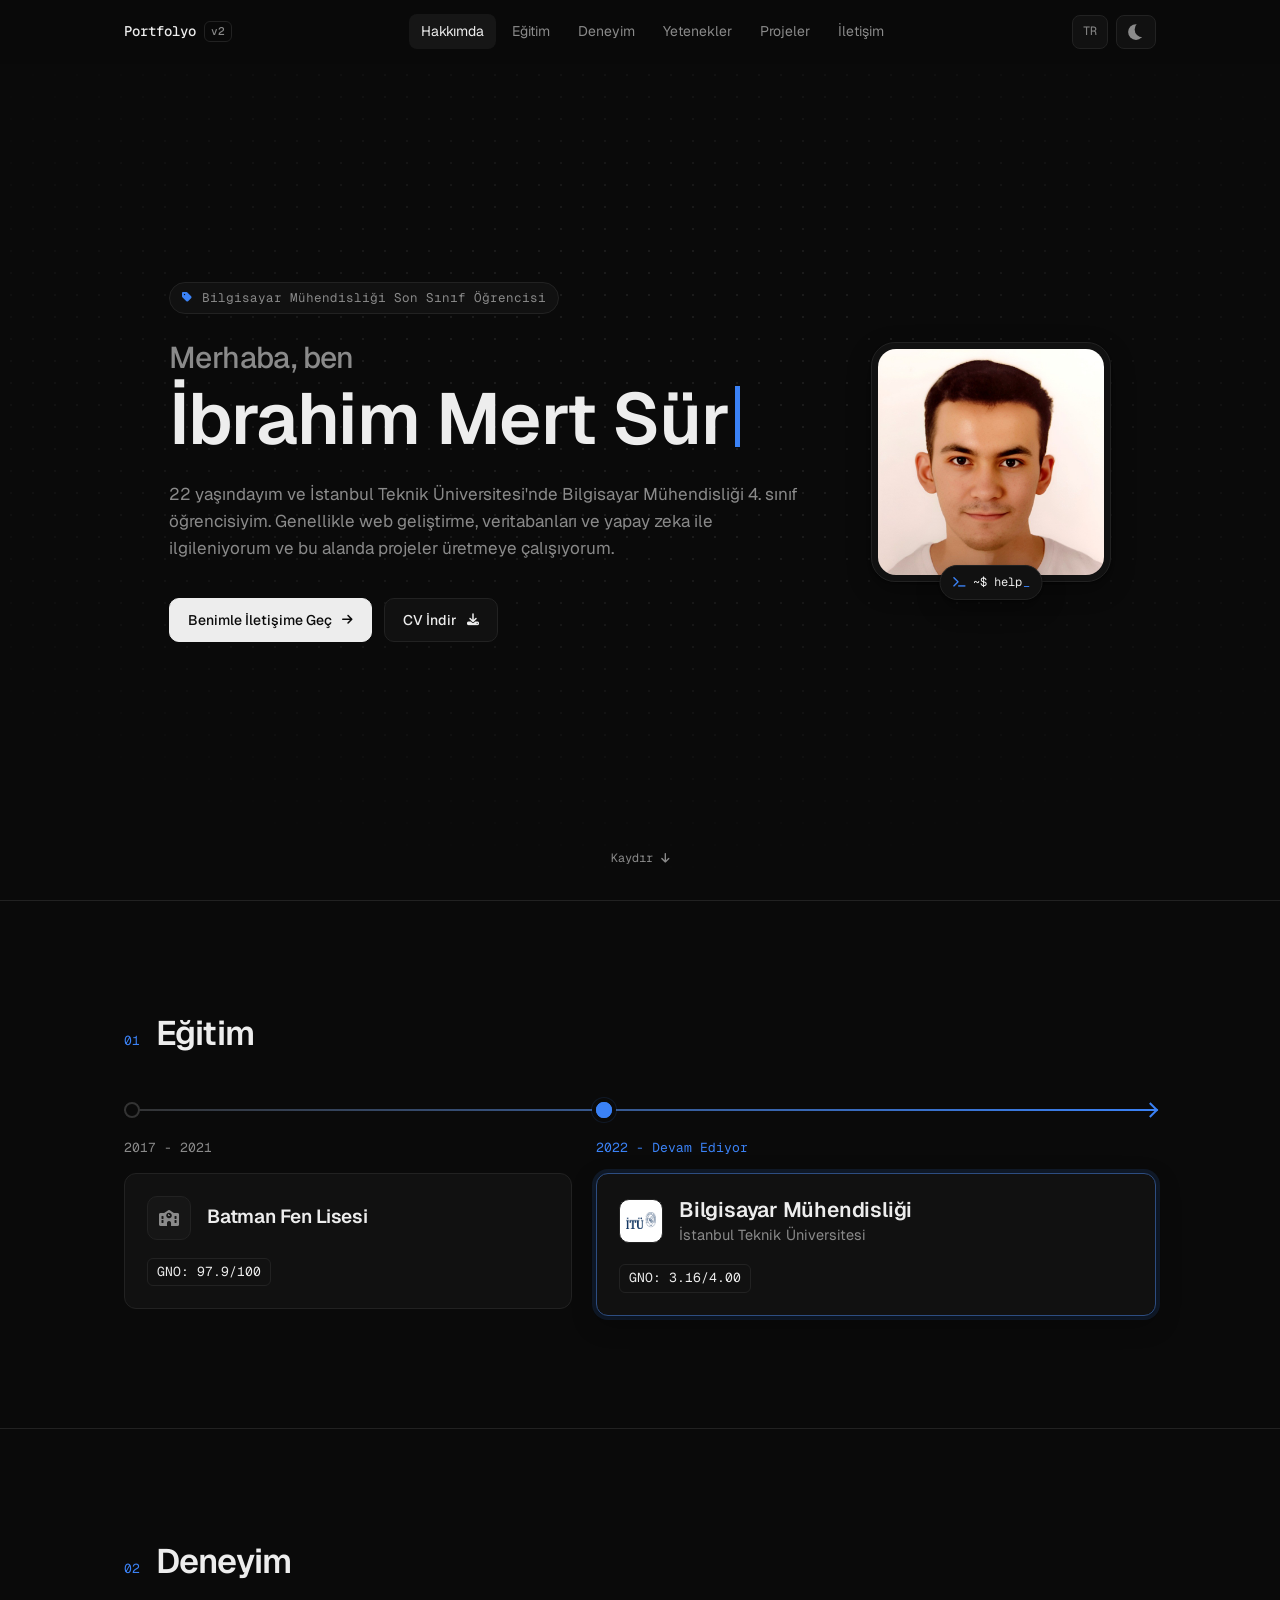
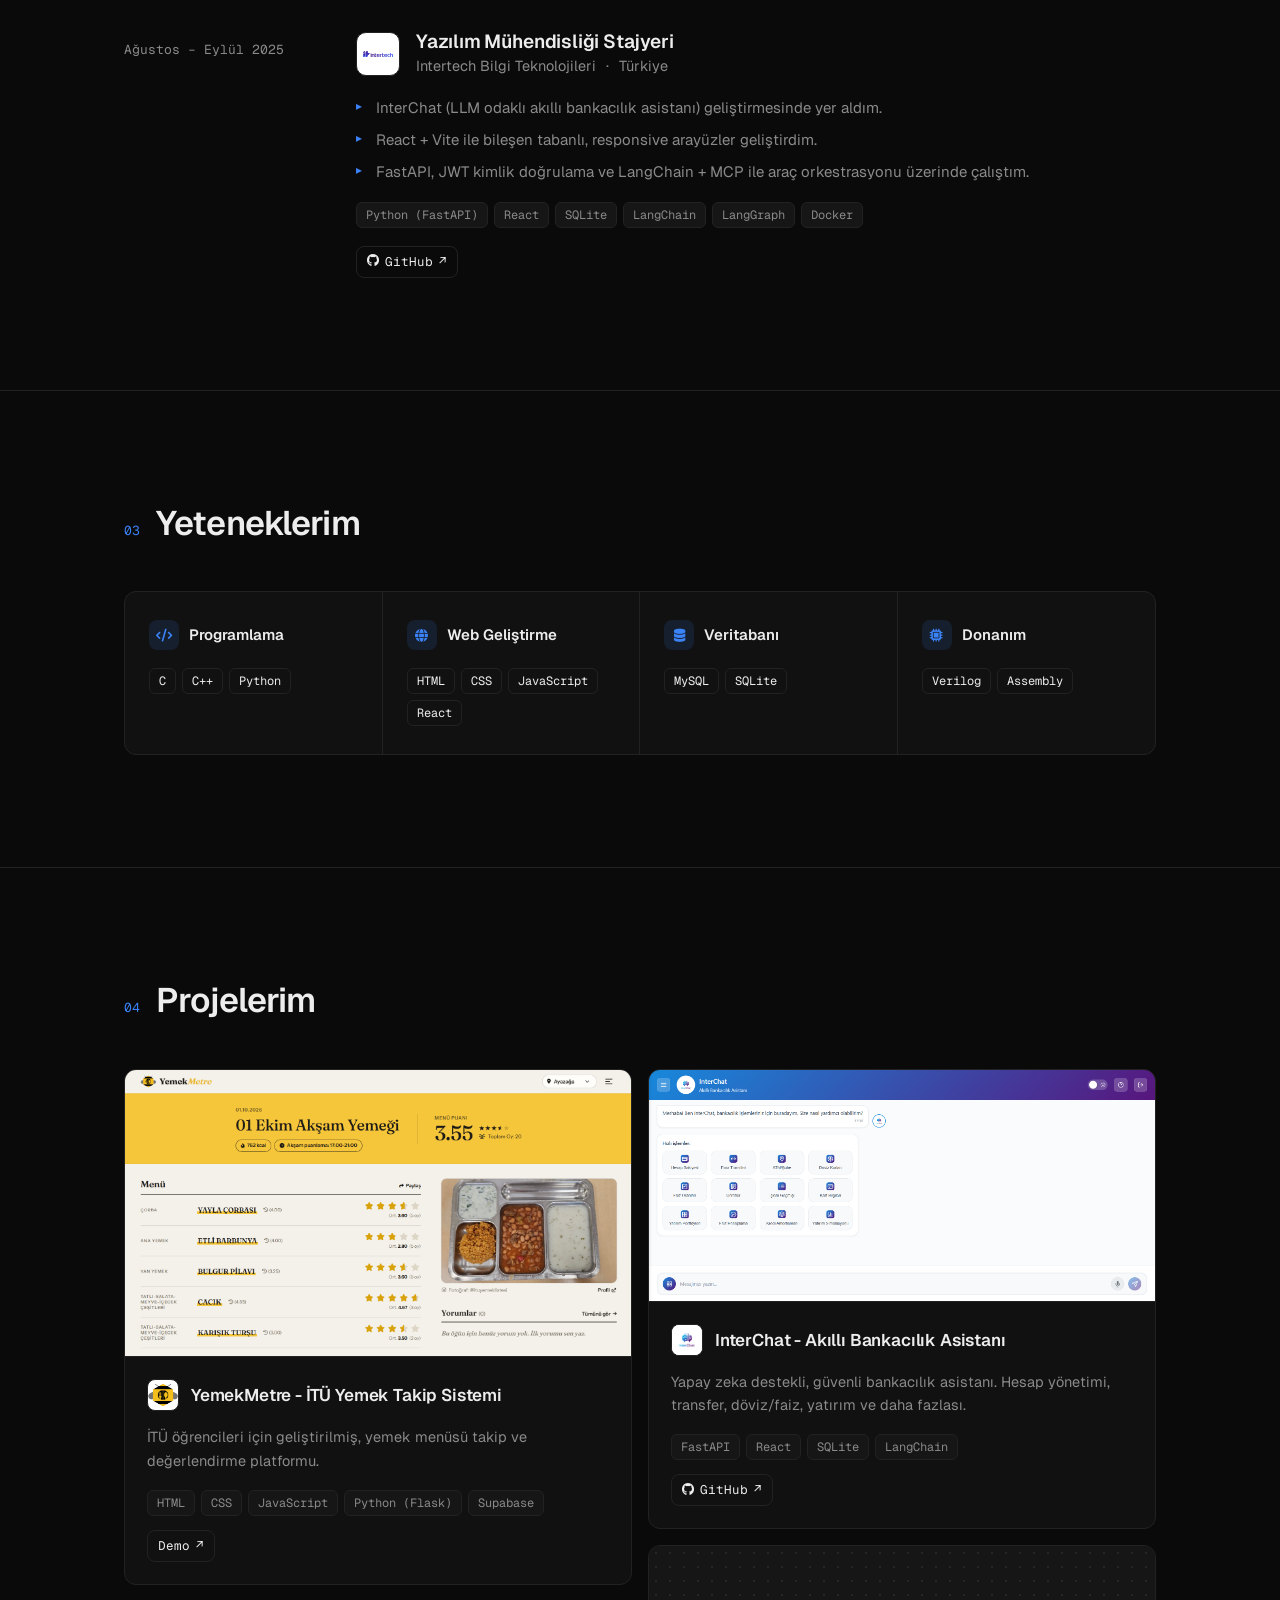
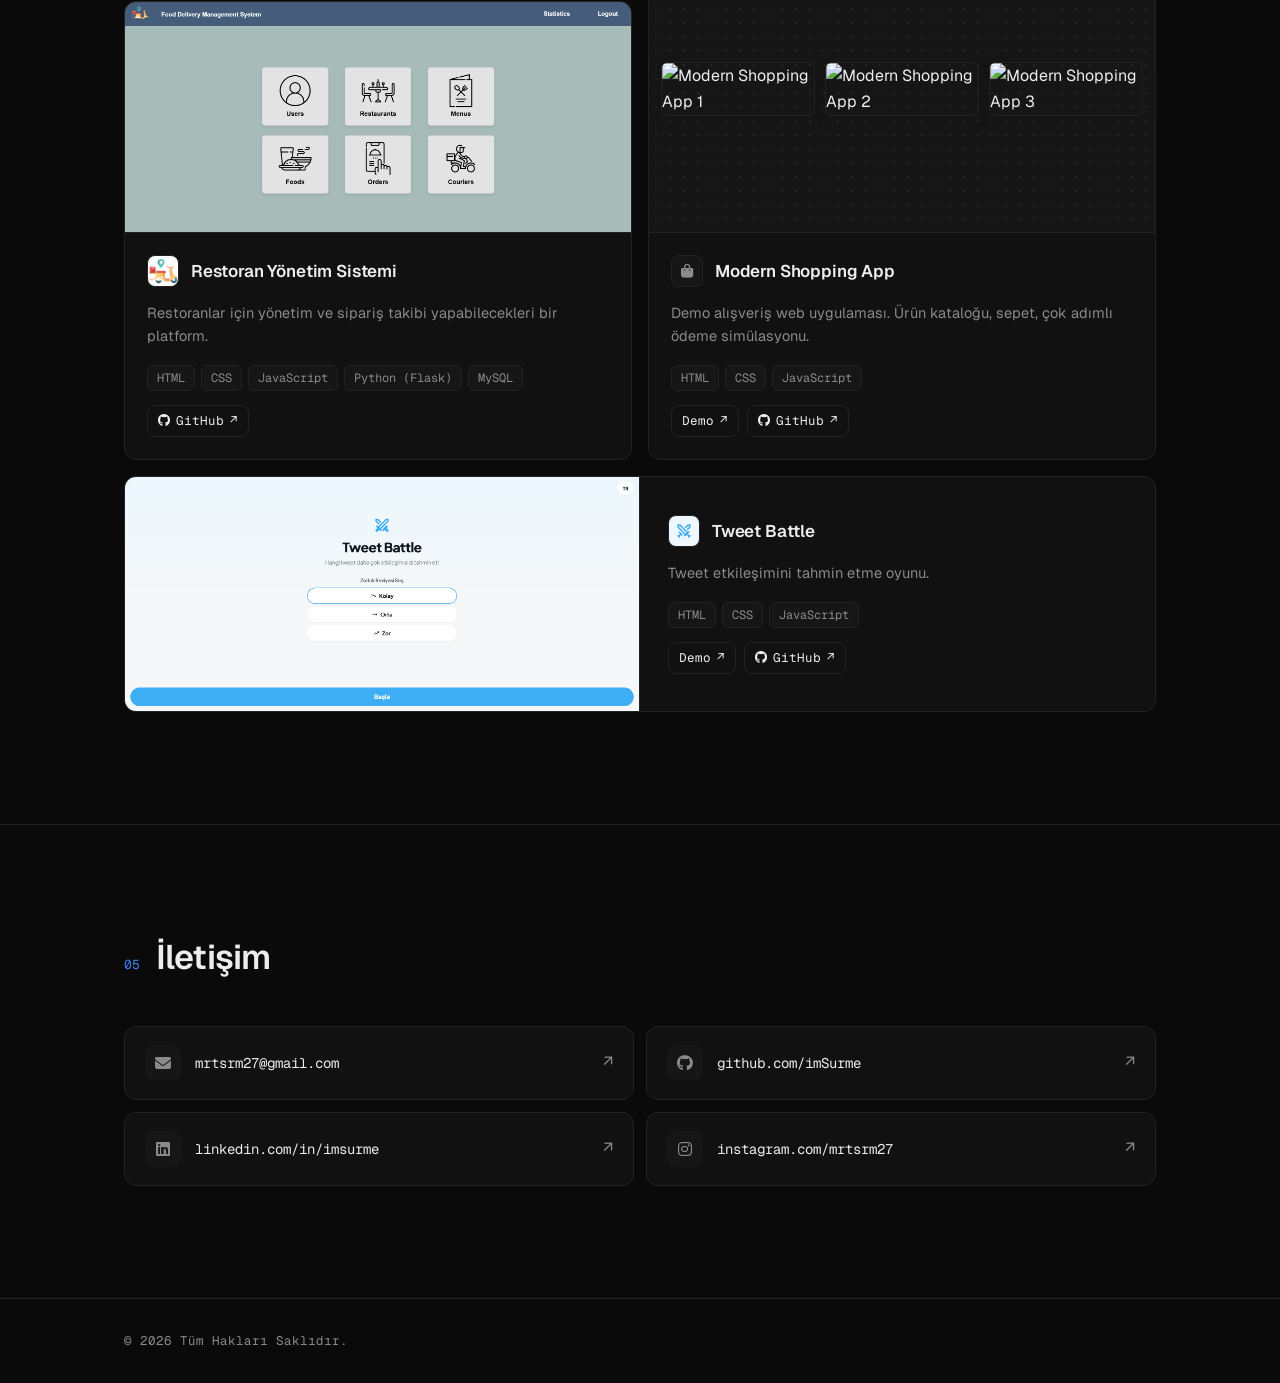
==== commit 4cb47c8d: "Fix links to shopping app in index.html" ====
--- a/index.html
+++ b/index.html
@@ -25,7 +25,7 @@
         <div class="container navbar-inner">
             <span class="logo-link">
                 <span data-tr="Portfolyo" data-en="Portfolio">Portfolyo</span>
-                <a href="v1/index.html" class="logo-v2" title="Portfolyo V1">v2</a>
+                <a href="v1/" class="logo-v2" title="Portfolyo V1">v2</a>
             </span>
 
             <ul class="nav-links">
@@ -350,8 +350,8 @@
                                     <span class="tag">JavaScript</span>
                                 </div>
                                 <div class="row-links">
-                                    <a href="https://imsurme.github.io/shoppping-app/" target="_blank" rel="noopener" class="link-chip">Demo <span aria-hidden="true">↗</span></a>
-                                    <a href="https://github.com/imSurme/shoppping-app" target="_blank" rel="noopener" class="link-chip"><i class="fab fa-github" aria-hidden="true"></i> GitHub <span aria-hidden="true">↗</span></a>
+                                    <a href="https://imsurme.github.io/shopping-app/" target="_blank" rel="noopener" class="link-chip">Demo <span aria-hidden="true">↗</span></a>
+                                    <a href="https://github.com/imSurme/shopping-app" target="_blank" rel="noopener" class="link-chip"><i class="fab fa-github" aria-hidden="true"></i> GitHub <span aria-hidden="true">↗</span></a>
                                 </div>
                             </div>
                         </article>
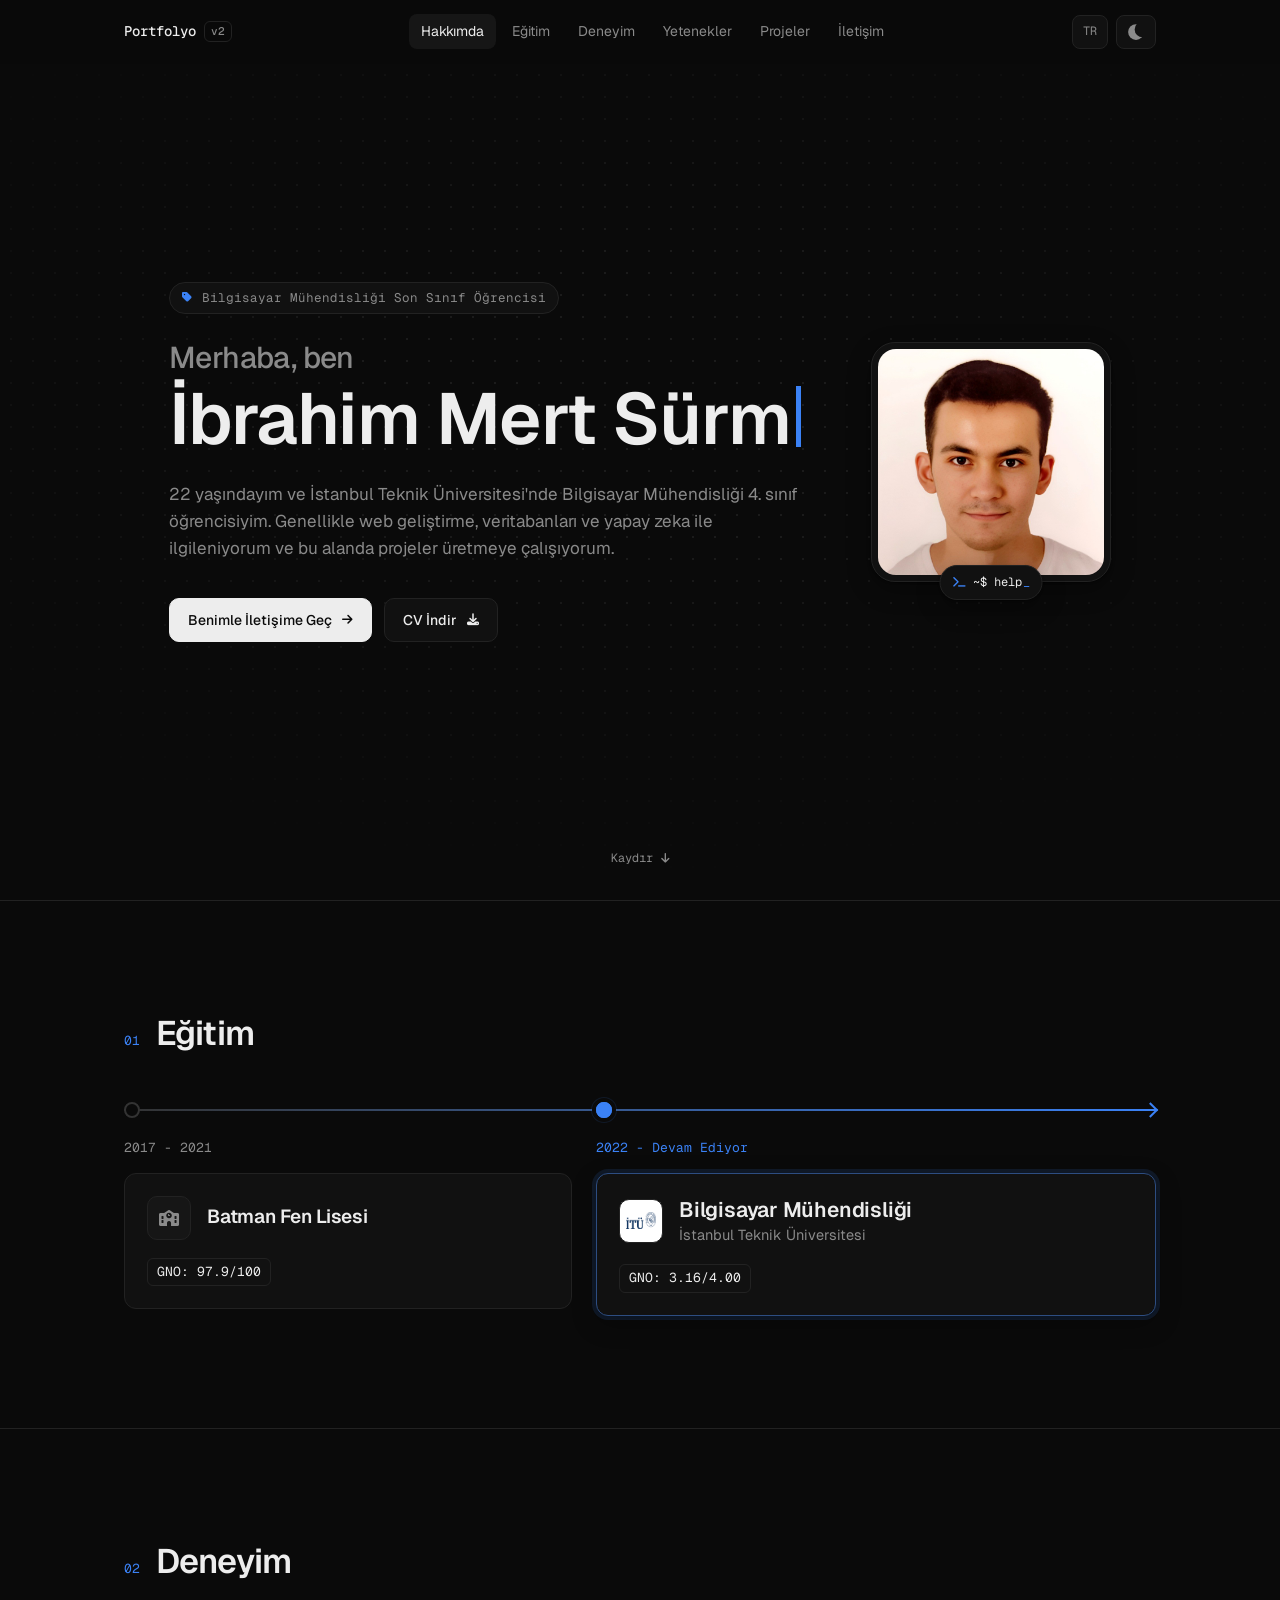
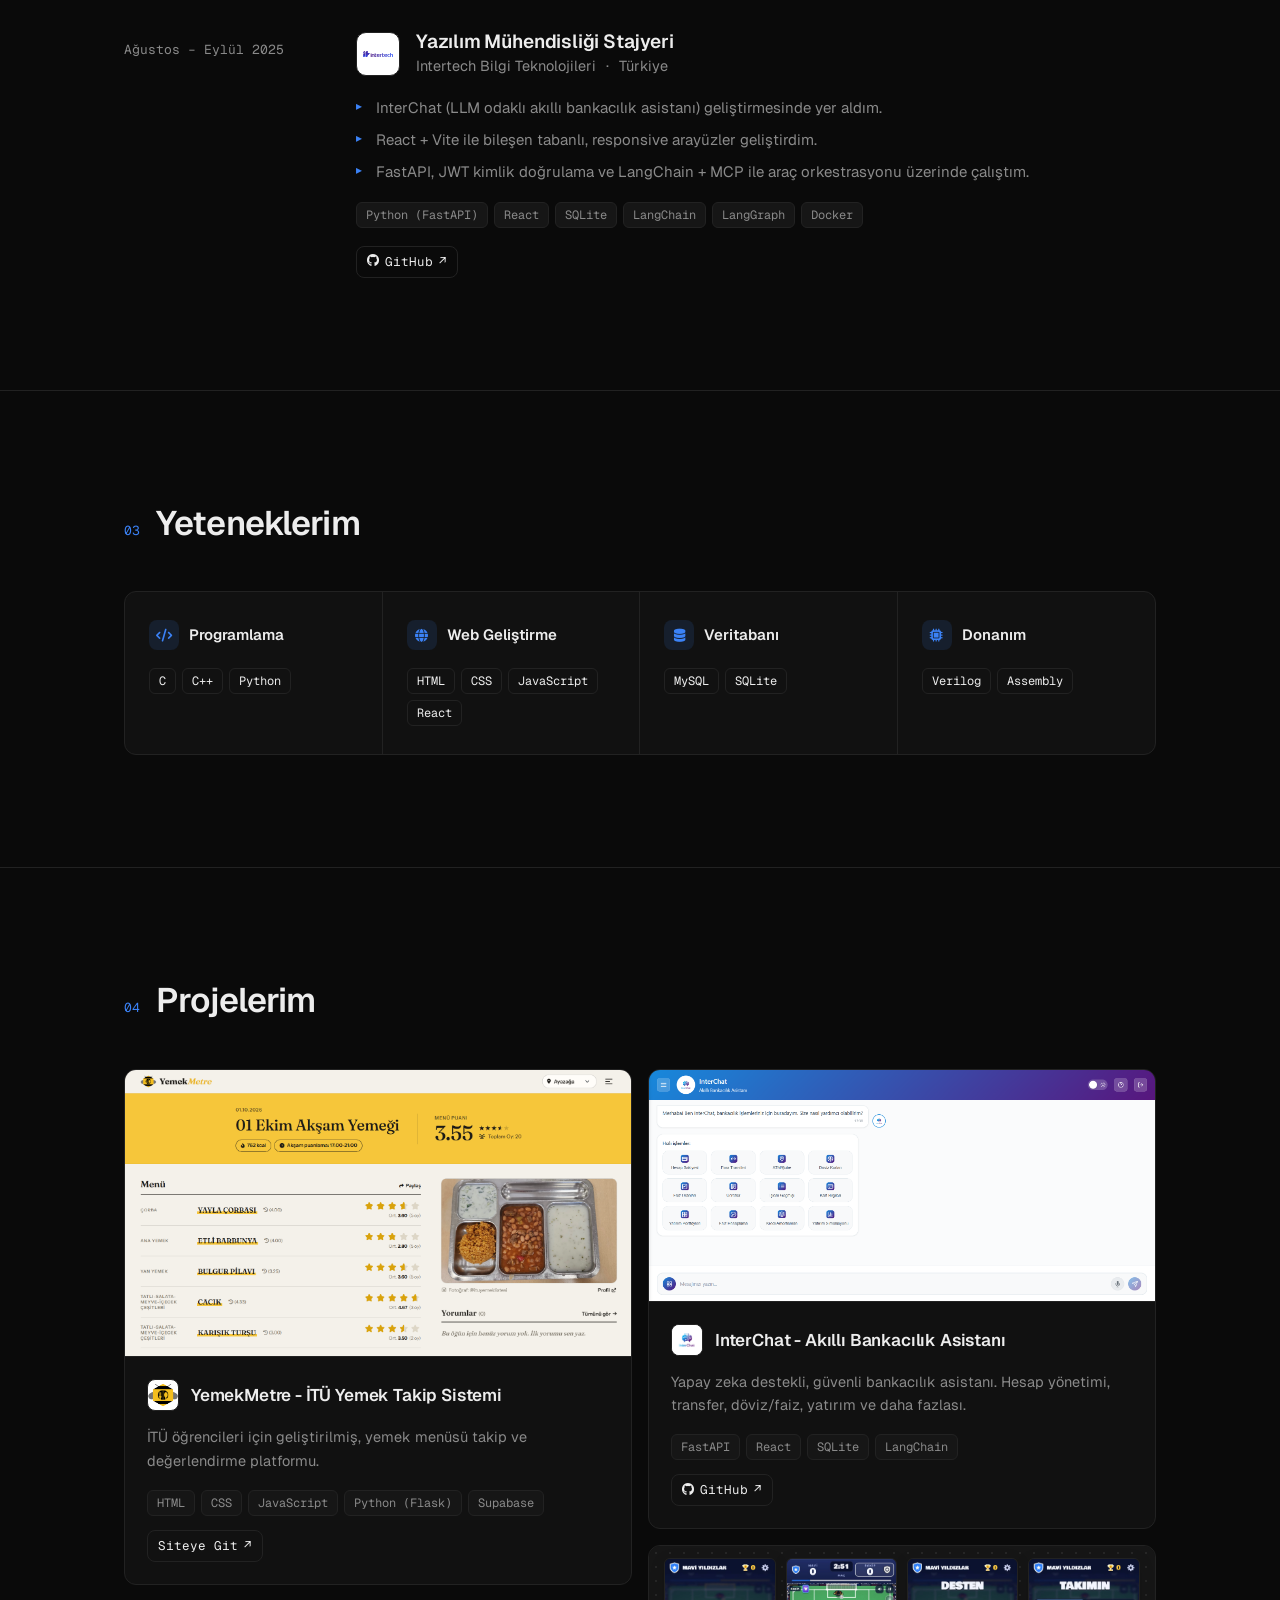
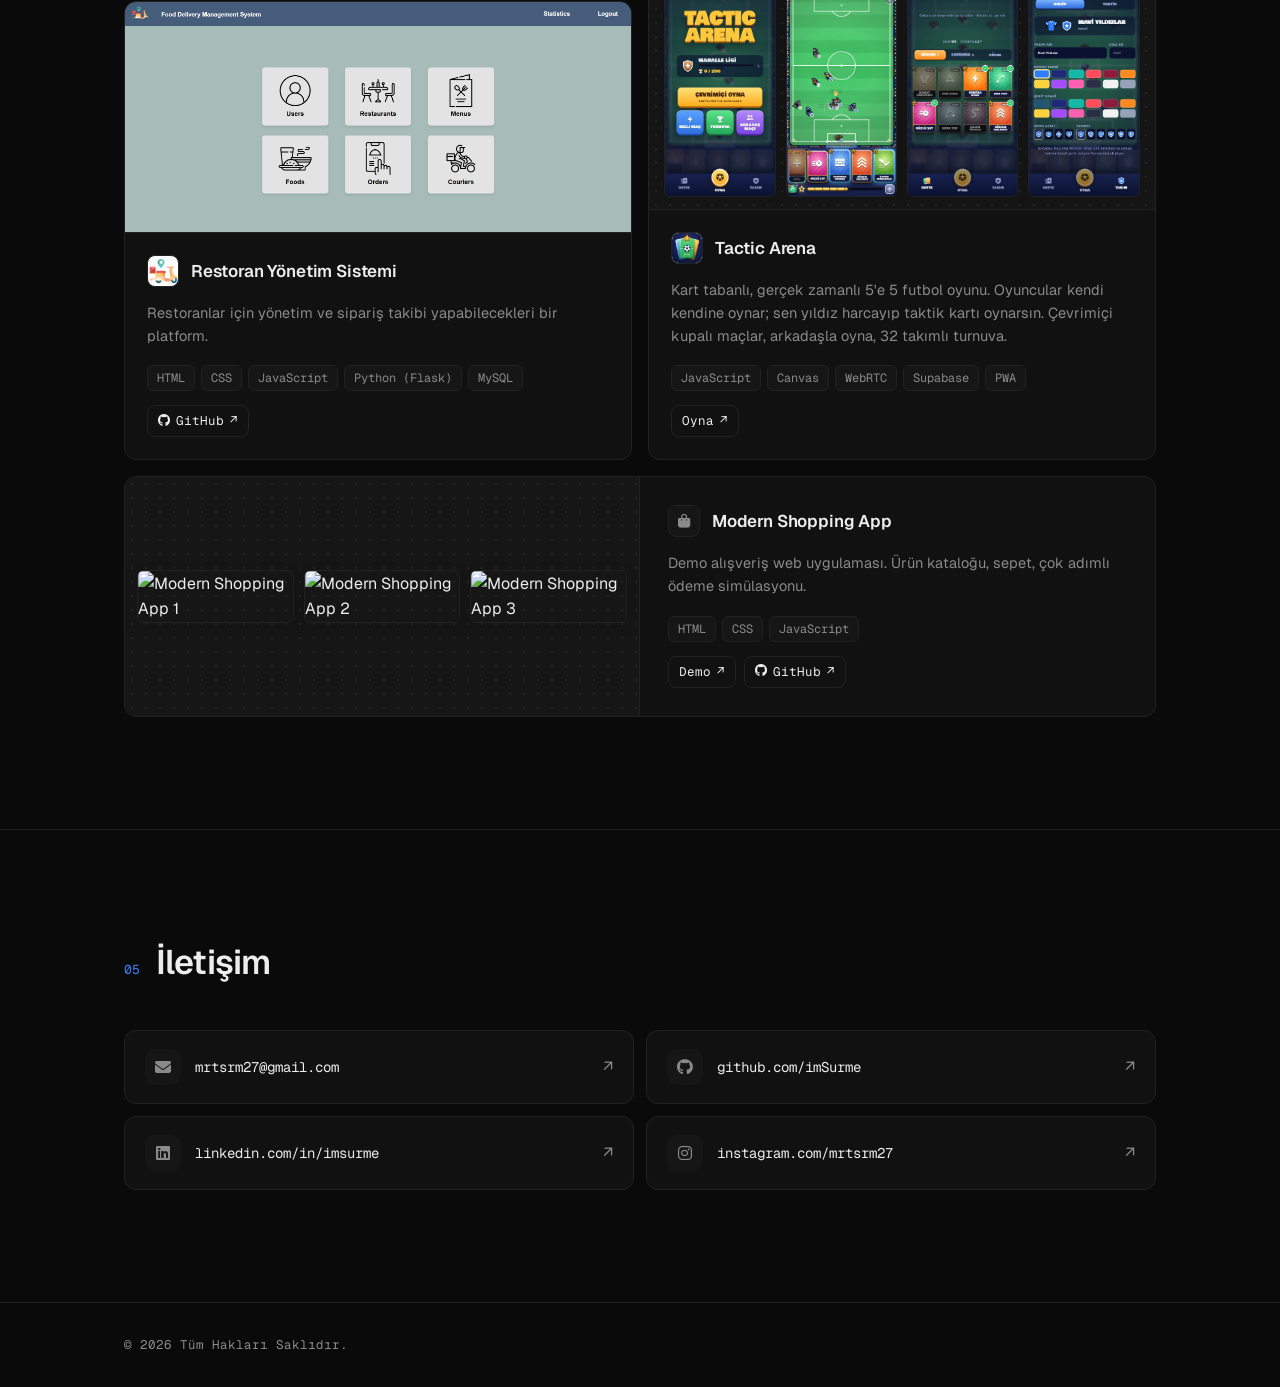
==== commit 90dc21a9: "Add Tactic Arena project, replace Tweet Battle - Tactic Arena takes the Shopping App slot with 4 mob" ====
--- a/index.html
+++ b/index.html
@@ -283,7 +283,7 @@
                                     <span class="tag">Supabase</span>
                                 </div>
                                 <div class="row-links">
-                                    <a href="https://ituyemekmetre.com" target="_blank" rel="noopener" class="link-chip">Demo <span aria-hidden="true">↗</span></a>
+                                    <a href="https://ituyemekmetre.com" target="_blank" rel="noopener" class="link-chip"><span data-tr="Siteye Git" data-en="Visit Site">Siteye Git</span> <span aria-hidden="true">↗</span></a>
                                 </div>
                             </div>
                         </article>
@@ -333,47 +333,51 @@
                             </div>
                         </article>
                         <article class="project-card project-card--stretch reveal" style="--order:3">
-                            <div class="project-shot project-shot--triple">
-                                <img src="assets/images/ss5.png" alt="Modern Shopping App 1" class="project-image" loading="lazy">
-                                <img src="assets/images/ss6.png" alt="Modern Shopping App 2" class="project-image" loading="lazy">
-                                <img src="assets/images/ss7.png" alt="Modern Shopping App 3" class="project-image" loading="lazy">
+                            <div class="project-shot project-shot--triple project-shot--quad">
+                                <img src="assets/images/ta1.jpg" alt="Tactic Arena ana menü" class="project-image" loading="lazy">
+                                <img src="assets/images/ta2.jpg" alt="Tactic Arena maç" class="project-image" loading="lazy">
+                                <img src="assets/images/ta3.jpg" alt="Tactic Arena deste" class="project-image" loading="lazy">
+                                <img src="assets/images/ta4.jpg" alt="Tactic Arena takım" class="project-image" loading="lazy">
                             </div>
                             <div class="project-body">
                                 <div class="project-header">
-                                    <span class="project-logo project-logo--icon" aria-hidden="true"><i class="fas fa-bag-shopping"></i></span>
-                                    <h3 data-tr="Modern Shopping App" data-en="Modern Shopping App">Modern Shopping App</h3>
-                                </div>
-                                <p class="project-desc" data-tr="Demo alışveriş web uygulaması. Ürün kataloğu, sepet, çok adımlı ödeme simülasyonu." data-en="Demo shopping web app. Product catalog, cart, multi-step checkout.">Demo alışveriş web uygulaması. Ürün kataloğu, sepet, çok adımlı ödeme simülasyonu.</p>
+                                    <img src="assets/images/tactic-arena-logo.png" alt="" class="project-logo">
+                                    <h3 data-tr="Tactic Arena" data-en="Tactic Arena">Tactic Arena</h3>
+                                </div>
+                                <p class="project-desc" data-tr="Kart tabanlı, gerçek zamanlı 5'e 5 futbol oyunu. Oyuncular kendi kendine oynar; sen yıldız harcayıp taktik kartı oynarsın. Çevrimiçi kupalı maçlar, arkadaşla oyna, 32 takımlı turnuva." data-en="Card-based, real-time 5v5 football game. Players move on their own; you spend stars to play tactic cards. Online ranked matches, play with friends, 32-team tournament.">Kart tabanlı, gerçek zamanlı 5'e 5 futbol oyunu. Oyuncular kendi kendine oynar; sen yıldız harcayıp taktik kartı oynarsın. Çevrimiçi kupalı maçlar, arkadaşla oyna, 32 takımlı turnuva.</p>
                                 <div class="tags">
-                                    <span class="tag">HTML</span>
-                                    <span class="tag">CSS</span>
                                     <span class="tag">JavaScript</span>
+                                    <span class="tag">Canvas</span>
+                                    <span class="tag">WebRTC</span>
+                                    <span class="tag">Supabase</span>
+                                    <span class="tag">PWA</span>
                                 </div>
                                 <div class="row-links">
-                                    <a href="https://imsurme.github.io/shopping-app/" target="_blank" rel="noopener" class="link-chip">Demo <span aria-hidden="true">↗</span></a>
-                                    <a href="https://github.com/imSurme/shopping-app" target="_blank" rel="noopener" class="link-chip"><i class="fab fa-github" aria-hidden="true"></i> GitHub <span aria-hidden="true">↗</span></a>
+                                    <a href="https://tacticarena.app" target="_blank" rel="noopener" class="link-chip"><span data-tr="Oyna" data-en="Play">Oyna</span> <span aria-hidden="true">↗</span></a>
                                 </div>
                             </div>
                         </article>
                     </div>
                     <article class="project-card project-card--wide reveal" style="--order:5">
-                        <div class="project-shot">
-                            <img src="assets/images/ss3.png" alt="Tweet Battle" class="project-image" loading="lazy">
+                        <div class="project-shot project-shot--triple">
+                            <img src="assets/images/ss5.png" alt="Modern Shopping App 1" class="project-image" loading="lazy">
+                            <img src="assets/images/ss6.png" alt="Modern Shopping App 2" class="project-image" loading="lazy">
+                            <img src="assets/images/ss7.png" alt="Modern Shopping App 3" class="project-image" loading="lazy">
                         </div>
                         <div class="project-body">
                             <div class="project-header">
-                                <span class="project-logo project-logo--icon project-logo--swords" aria-hidden="true"><svg viewBox="0 0 24 24" width="16" height="16" fill="none" stroke="currentColor" stroke-width="2.2" stroke-linecap="round" stroke-linejoin="round"><polyline points="14.5 17.5 3 6 3 3 6 3 17.5 14.5"/><line x1="13" y1="19" x2="19" y2="13"/><line x1="16" y1="16" x2="20" y2="20"/><line x1="19" y1="21" x2="21" y2="19"/><polyline points="14.5 6.5 18 3 21 3 21 6 17.5 9.5"/><line x1="5" y1="14" x2="9" y2="18"/><line x1="7" y1="17" x2="4" y2="20"/><line x1="3" y1="19" x2="5" y2="21"/></svg></span>
-                                <h3 data-tr="Tweet Battle" data-en="Tweet Battle">Tweet Battle</h3>
-                            </div>
-                            <p class="project-desc" data-tr="Tweet etkileşimini tahmin etme oyunu." data-en="A game to predict tweet engagement.">Tweet etkileşimini tahmin etme oyunu.</p>
+                                <span class="project-logo project-logo--icon" aria-hidden="true"><i class="fas fa-bag-shopping"></i></span>
+                                <h3 data-tr="Modern Shopping App" data-en="Modern Shopping App">Modern Shopping App</h3>
+                            </div>
+                            <p class="project-desc" data-tr="Demo alışveriş web uygulaması. Ürün kataloğu, sepet, çok adımlı ödeme simülasyonu." data-en="Demo shopping web app. Product catalog, cart, multi-step checkout.">Demo alışveriş web uygulaması. Ürün kataloğu, sepet, çok adımlı ödeme simülasyonu.</p>
                             <div class="tags">
                                 <span class="tag">HTML</span>
                                 <span class="tag">CSS</span>
                                 <span class="tag">JavaScript</span>
                             </div>
                             <div class="row-links">
-                                <a href="https://imsurme.github.io/tweetBattle/" target="_blank" rel="noopener" class="link-chip">Demo <span aria-hidden="true">↗</span></a>
-                                <a href="https://github.com/imSurme/tweetBattle" target="_blank" rel="noopener" class="link-chip"><i class="fab fa-github" aria-hidden="true"></i> GitHub <span aria-hidden="true">↗</span></a>
+                                <a href="https://imsurme.github.io/shopping-app/" target="_blank" rel="noopener" class="link-chip">Demo <span aria-hidden="true">↗</span></a>
+                                <a href="https://github.com/imSurme/shopping-app" target="_blank" rel="noopener" class="link-chip"><i class="fab fa-github" aria-hidden="true"></i> GitHub <span aria-hidden="true">↗</span></a>
                             </div>
                         </div>
                     </article>
--- a/assets/css/style.css
+++ b/assets/css/style.css
@@ -985,6 +985,10 @@
     box-shadow: 0 4px 16px rgba(0, 0, 0, 0.12);
 }
 
+.project-shot--quad img {
+    max-width: calc((100% - 30px) / 4);
+}
+
 .project-card:hover .project-shot--triple img {
     transform: translateY(-3px);
 }
